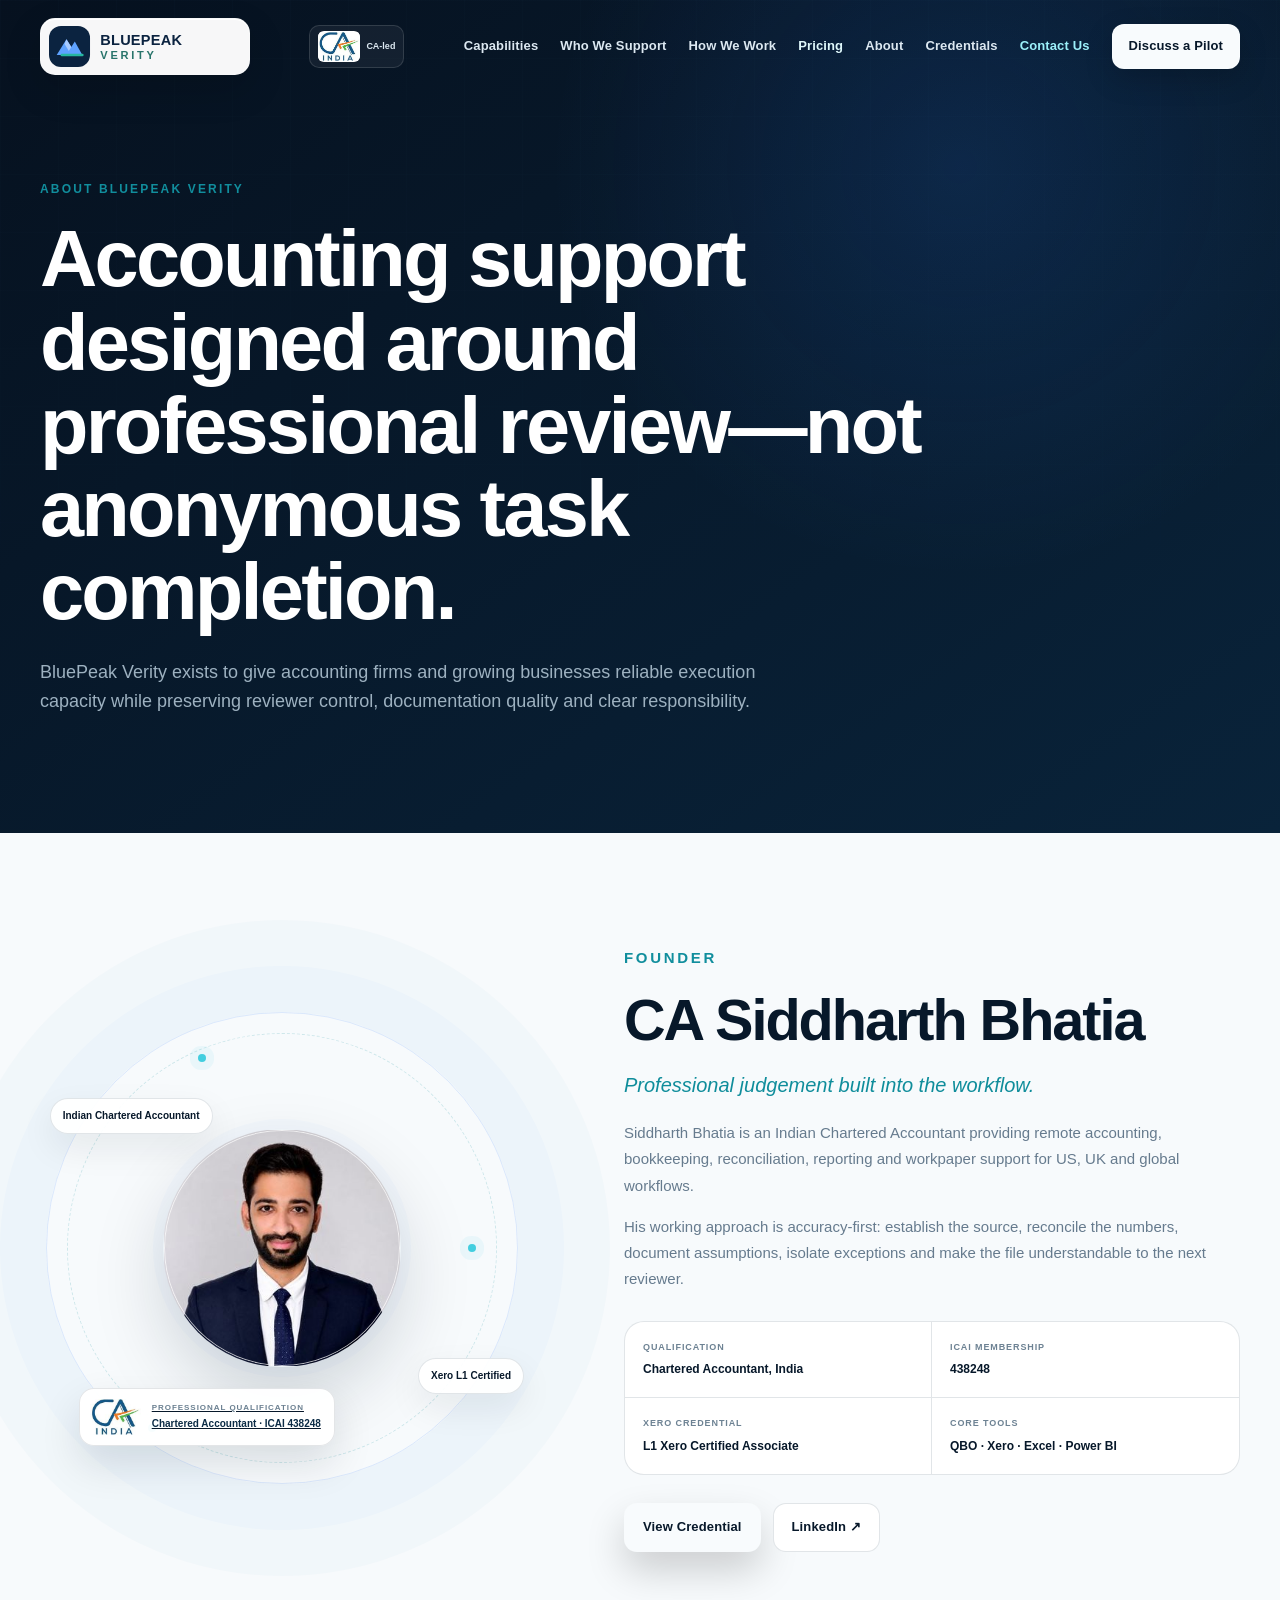
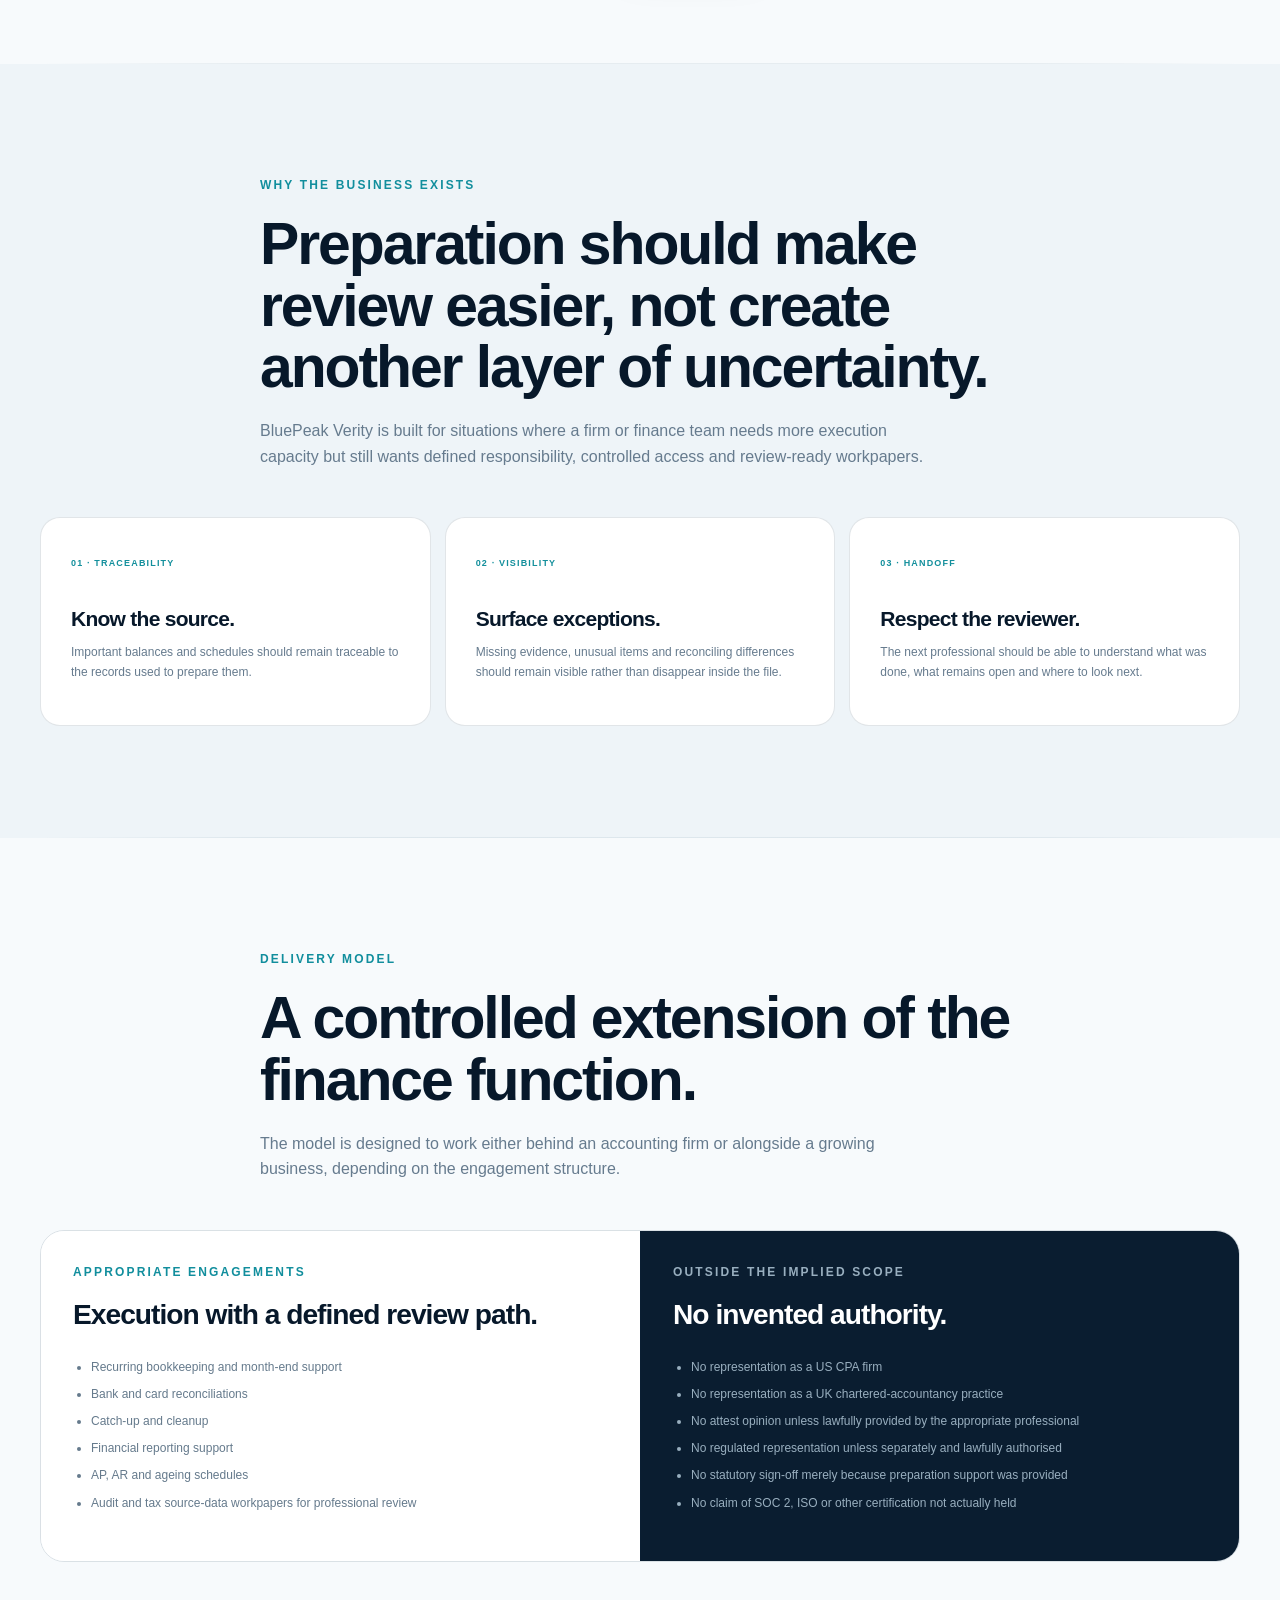
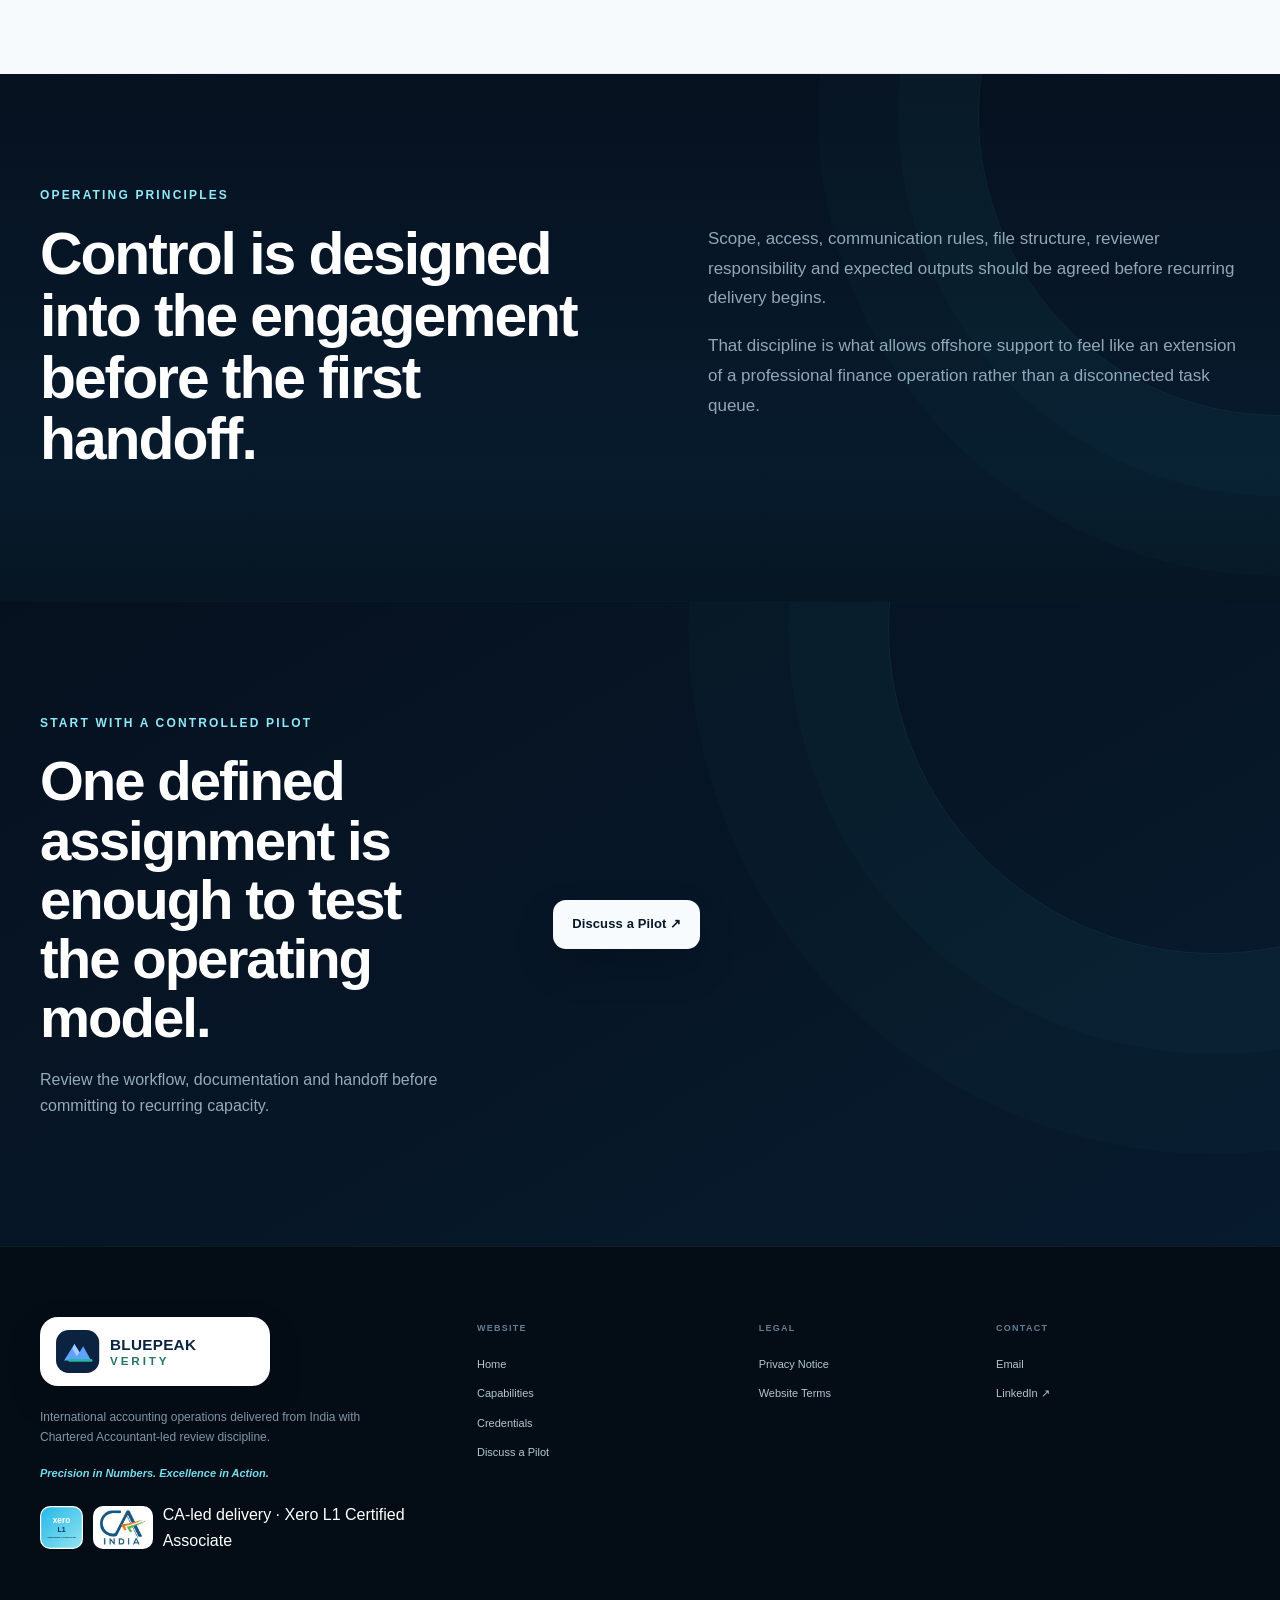
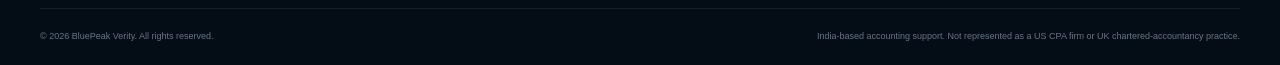
==== about.html @ 98e466b6 "Migrate BluePeak Verity into standalone repository" ====
<!doctype html>
<html lang="en">
<head>
  <meta charset="utf-8"><meta name="viewport" content="width=device-width,initial-scale=1,viewport-fit=cover">
  <title>About BluePeak Verity | Chartered Accountant-Led Accounting Support</title>
  <meta name="description" content="Meet CA Siddharth Bhatia and learn how BluePeak Verity delivers controlled accounting support for US and UK firms from India.">
  <link rel="canonical" href="https://siddharthvbhatia-blip.github.io/bluepeak-verity/about.html">
  <meta name="robots" content="index,follow,max-image-preview:large"><meta name="theme-color" content="#06111f"><meta name="referrer" content="strict-origin-when-cross-origin">
  <meta property="og:type" content="website"><meta property="og:title" content="About BluePeak Verity"><meta property="og:description" content="Chartered Accountant-led international accounting support built around control, reviewability and disciplined handoffs."><meta property="og:url" content="https://siddharthvbhatia-blip.github.io/bluepeak-verity/about.html"><meta property="og:image" content="https://siddharthvbhatia-blip.github.io/bluepeak-verity/assets/og-card.svg">
  <link rel="icon" href="assets/favicon.svg" type="image/svg+xml"><link rel="stylesheet" href="assets/styles.css?v=20260807-definitive-1"><script defer src="assets/script.js?v=20260807-founder-xero-r2"></script>
</head>
<body class="page-shell">
<a class="skip-link" href="#main">Skip to main content</a><div class="site-progress" aria-hidden="true"><span></span></div>
<header class="site-header" data-header><div class="container nav-shell"><a class="brand" href="index.html" aria-label="BluePeak Verity home"><img src="assets/logo.svg" alt="BluePeak Verity" width="216" height="58"></a><button class="nav-toggle" type="button" aria-expanded="false" aria-controls="site-nav" aria-label="Open navigation"><span></span><span></span></button><nav class="site-nav" id="site-nav" aria-label="Primary navigation"><a href="index.html#capabilities">Capabilities</a><a href="index.html#audiences">Who We Support</a><a href="index.html#operating-system">How We Work</a><a href="about.html" aria-current="page">About</a><a href="xero-certified.html">Credentials</a><a href="index.html#contact" class="nav-cta">Discuss a Pilot</a></nav></div></header>
<main id="main">
  <section class="page-hero"><div class="container" data-reveal><p class="eyebrow">About BluePeak Verity</p><h1>Accounting support designed around professional review—not anonymous task completion.</h1><p>BluePeak Verity exists to give accounting firms and growing businesses reliable execution capacity while preserving reviewer control, documentation quality and clear responsibility.</p></div></section>
  <section class="section"><div class="container founder-layout"><div class="founder-photo-shell" data-reveal><div class="founder-photo-frame"><img src="assets/founder-original-attached.jpg" alt="CA Siddharth Bhatia, founder of BluePeak Verity" width="640" height="640" decoding="async"></div><div class="founder-orbit" aria-hidden="true"><i></i><i></i><i></i></div><span class="founder-label label-one">Indian Chartered Accountant</span><span class="founder-label label-two">Xero L1 Certified</span></div><div class="founder-copy" data-reveal><p class="eyebrow">Founder</p><h2>CA Siddharth Bhatia</h2><p class="founder-positioning"><em>Professional judgement built into the workflow.</em></p><p>Siddharth Bhatia is an Indian Chartered Accountant providing remote accounting, bookkeeping, reconciliation, reporting and workpaper support for US, UK and global workflows.</p><p>His working approach is accuracy-first: establish the source, reconcile the numbers, document assumptions, isolate exceptions and make the file understandable to the next reviewer.</p><div class="founder-credentials"><div><span>Qualification</span><strong>Chartered Accountant, India</strong></div><div><span>ICAI membership</span><strong>438248</strong></div><div><span>Xero credential</span><strong>L1 Xero Certified Associate</strong></div><div><span>Core tools</span><strong>QBO · Xero · Excel · Power BI</strong></div></div><div class="hero-actions"><a class="btn btn-primary" href="xero-certified.html">View Credential</a><a class="btn btn-ghost dark" href="https://www.linkedin.com/in/ca-siddharth-bhatia" target="_blank" rel="noopener noreferrer">LinkedIn ↗</a></div></div></div></section>
  <section class="section" style="background:#eef4f8"><div class="container section-intro" data-reveal><p class="eyebrow">Why the business exists</p><h2>Preparation should make review easier, not create another layer of uncertainty.</h2><p>BluePeak Verity is built for situations where a firm or finance team needs more execution capacity but still wants defined responsibility, controlled access and review-ready workpapers.</p></div><div class="container about-principles"><article class="principle-card" data-reveal><span>01 · TRACEABILITY</span><h3>Know the source.</h3><p>Important balances and schedules should remain traceable to the records used to prepare them.</p></article><article class="principle-card" data-reveal><span>02 · VISIBILITY</span><h3>Surface exceptions.</h3><p>Missing evidence, unusual items and reconciling differences should remain visible rather than disappear inside the file.</p></article><article class="principle-card" data-reveal><span>03 · HANDOFF</span><h3>Respect the reviewer.</h3><p>The next professional should be able to understand what was done, what remains open and where to look next.</p></article></div></section>
  <section class="section"><div class="container section-intro" data-reveal><p class="eyebrow">Delivery model</p><h2>A controlled extension of the finance function.</h2><p>The model is designed to work either behind an accounting firm or alongside a growing business, depending on the engagement structure.</p></div><div class="container scope-matrix" data-reveal><article><p class="eyebrow">Appropriate engagements</p><h3>Execution with a defined review path.</h3><ul><li>Recurring bookkeeping and month-end support</li><li>Bank and card reconciliations</li><li>Catch-up and cleanup</li><li>Financial reporting support</li><li>AP, AR and ageing schedules</li><li>Audit and tax source-data workpapers for professional review</li></ul></article><article><p class="eyebrow">Outside the implied scope</p><h3>No invented authority.</h3><ul><li>No representation as a US CPA firm</li><li>No representation as a UK chartered-accountancy practice</li><li>No attest opinion unless lawfully provided by the appropriate professional</li><li>No regulated representation unless separately and lawfully authorised</li><li>No statutory sign-off merely because preparation support was provided</li><li>No claim of SOC 2, ISO or other certification not actually held</li></ul></article></div></section>
  <section class="section section-dark"><div class="container split-heading"><div data-reveal><p class="eyebrow">Operating principles</p><h2>Control is designed into the engagement before the first handoff.</h2></div><div class="problem-copy" data-reveal><p>Scope, access, communication rules, file structure, reviewer responsibility and expected outputs should be agreed before recurring delivery begins.</p><p>That discipline is what allows offshore support to feel like an extension of a professional finance operation rather than a disconnected task queue.</p></div></div></section>
  <section class="section contact-section"><div class="container contact-shell"><div class="contact-copy" data-reveal><p class="eyebrow">Start with a controlled pilot</p><h2>One defined assignment is enough to test the operating model.</h2><p>Review the workflow, documentation and handoff before committing to recurring capacity.</p></div><div data-reveal style="align-self:center"><a class="btn btn-primary" href="index.html#contact">Discuss a Pilot ↗</a></div></div></section>
</main>
<footer class="site-footer"><div class="container footer-top"><div class="footer-brand"><img src="assets/logo.svg" alt="BluePeak Verity" width="216" height="58"><p>International accounting operations delivered from India with Chartered Accountant-led review discipline.</p><strong>Precision in Numbers. Excellence in Action.</strong></div><div class="footer-col"><h2>Website</h2><a href="index.html">Home</a><a href="index.html#capabilities">Capabilities</a><a href="xero-certified.html">Credentials</a><a href="index.html#contact">Discuss a Pilot</a></div><div class="footer-col"><h2>Legal</h2><a href="privacy.html">Privacy Notice</a><a href="terms.html">Website Terms</a></div><div class="footer-col"><h2>Contact</h2><a href="mailto:siddharth.v.bhatia@gmail.com">Email</a><a href="https://www.linkedin.com/in/ca-siddharth-bhatia" target="_blank" rel="noopener noreferrer">LinkedIn ↗</a></div></div><div class="container footer-bottom"><span>© 2026 BluePeak Verity. All rights reserved.</span><span>India-based accounting support. Not represented as a US CPA firm or UK chartered-accountancy practice.</span></div></footer>
</body></html>
---- assets/styles.css ----
:root{--ink:#07182a;--ink-2:#10283f;--navy:#06111f;--navy-2:#0a1d31;--navy-3:#0c2d4b;--cyan:#4bdcf2;--cyan-2:#8deaf6;--blue:#2f7cf6;--ice:#eaf7fb;--paper:#f7fafc;--paper-2:#eef4f8;--white:#fff;--muted:#667b8e;--muted-dark:#9bb0c0;--line:rgba(9,42,69,.12);--line-dark:rgba(161,216,236,.18);--good:#50ddc6;--warn:#f4bd5e;--shadow:0 28px 80px rgba(4,22,37,.12);--radius:28px;--radius-sm:16px;--container:min(1200px,calc(100vw - 48px));--ease:cubic-bezier(.2,.75,.25,1)}*{box-sizing:border-box}html{scroll-behavior:smooth;scroll-padding-top:96px;background:var(--navy)}body{margin:0;background:var(--paper);color:var(--ink);font-family:Inter,ui-sans-serif,-apple-system,BlinkMacSystemFont,"Segoe UI",Helvetica,Arial,sans-serif;font-size:16px;line-height:1.6;-webkit-font-smoothing:antialiased;text-rendering:optimizeLegibility}body.nav-open{overflow:hidden}a{color:inherit}button,input,select,textarea{font:inherit}button{cursor:pointer}img,svg{display:block;max-width:100%}::selection{background:rgba(75,220,242,.32);color:var(--ink)}:focus-visible{outline:3px solid rgba(47,124,246,.5);outline-offset:4px;border-radius:8px}.container{width:var(--container);margin-inline:auto}.skip-link{position:fixed;left:18px;top:12px;z-index:9999;padding:10px 14px;background:#fff;color:#07182a;border-radius:10px;transform:translateY(-160%);transition:.2s}.skip-link:focus{transform:none}.site-progress{position:fixed;top:0;left:0;width:100%;height:2px;z-index:1000;background:transparent}.site-progress span{display:block;height:100%;width:0;background:linear-gradient(90deg,var(--blue),var(--cyan));box-shadow:0 0 12px rgba(75,220,242,.7)}.site-header{position:fixed;z-index:900;top:0;left:0;width:100%;padding:18px 0;transition:background .3s var(--ease),padding .3s var(--ease),box-shadow .3s var(--ease),border-color .3s var(--ease);border-bottom:1px solid transparent}.site-header.scrolled{padding:10px 0;background:rgba(5,17,30,.9);backdrop-filter:blur(18px) saturate(140%);-webkit-backdrop-filter:blur(18px) saturate(140%);border-color:rgba(255,255,255,.08);box-shadow:0 18px 46px rgba(0,0,0,.16)}.nav-shell{display:flex;align-items:center;justify-content:space-between;gap:32px}.brand{display:inline-flex;align-items:center;position:relative;z-index:2}.brand img{width:190px;height:auto;filter:brightness(0) invert(1);transition:opacity .2s}.brand:hover img{opacity:.88}.site-nav{display:flex;align-items:center;gap:28px;color:#dce8f1;font-size:13px;font-weight:700;letter-spacing:.01em}.site-nav a{text-decoration:none;position:relative;transition:color .2s}.site-nav>a:not(.nav-cta)::after{content:"";position:absolute;left:0;right:100%;bottom:-8px;height:1px;background:var(--cyan);transition:right .24s var(--ease)}.site-nav>a:not(.nav-cta):hover{color:#fff}.site-nav>a:not(.nav-cta):hover::after{right:0}.nav-cta{padding:11px 16px;border:1px solid rgba(255,255,255,.18);border-radius:12px;background:#f8fbfd;color:var(--ink)!important;box-shadow:0 10px 28px rgba(0,0,0,.18);transition:transform .2s var(--ease),box-shadow .2s var(--ease)!important}.nav-cta:hover{transform:translateY(-2px);box-shadow:0 14px 32px rgba(0,0,0,.24)}.nav-toggle{display:none;border:0;background:transparent;padding:10px;width:48px;height:48px;position:relative;z-index:3}.nav-toggle span{position:absolute;left:11px;width:26px;height:2px;background:#fff;border-radius:2px;transition:transform .25s var(--ease),top .25s var(--ease)}.nav-toggle span:first-child{top:17px}.nav-toggle span:last-child{top:29px}.nav-toggle[aria-expanded="true"] span:first-child{top:23px;transform:rotate(45deg)}.nav-toggle[aria-expanded="true"] span:last-child{top:23px;transform:rotate(-45deg)}.eyebrow{margin:0 0 18px;color:#118e9d;font-size:12px;font-weight:900;letter-spacing:.18em;text-transform:uppercase}.section-dark .eyebrow,.hero .eyebrow,.contact-section .eyebrow,.credential-section .eyebrow{color:var(--cyan-2)}h1,h2,h3,p{margin-top:0}h1,h2,h3{letter-spacing:-.035em;line-height:1.05}h1{font-size:clamp(46px,6.2vw,84px);font-weight:780}h2{font-size:clamp(36px,4.6vw,62px);font-weight:760;margin-bottom:20px}h2 span{color:#517084}.section-dark h2 span{color:#83a7bc}h3{font-size:clamp(21px,2.2vw,29px)}p{color:var(--muted);font-size:16px}.section{position:relative;padding:112px 0}.section-intro{max-width:760px;margin-bottom:48px}.section-intro>p:last-child{max-width:670px}.section-intro.centered{text-align:center;margin-inline:auto}.section-intro.centered>p:last-child{margin-inline:auto}.text-link{display:inline-flex;gap:8px;align-items:center;color:var(--ink);font-size:14px;font-weight:800;text-decoration:none;border-bottom:1px solid rgba(7,24,42,.24);padding-bottom:4px}.hero{min-height:860px;display:flex;align-items:center;position:relative;overflow:hidden;padding:142px 0 82px;background:radial-gradient(circle at 18% 12%,rgba(47,124,246,.16),transparent 38%),linear-gradient(145deg,#06111f 0%,#07192b 48%,#09243a 100%);color:#fff}.hero-grid-overlay{position:absolute;inset:0;opacity:.24;background-image:linear-gradient(rgba(121,193,226,.08) 1px,transparent 1px),linear-gradient(90deg,rgba(121,193,226,.08) 1px,transparent 1px);background-size:56px 56px;mask-image:linear-gradient(to bottom,#000 0,transparent 88%)}.hero::after{content:"";position:absolute;inset:auto 0 0;height:160px;background:linear-gradient(to bottom,transparent,var(--navy));pointer-events:none}.hero-aurora{position:absolute;border-radius:50%;filter:blur(90px);opacity:.22;pointer-events:none}.hero-aurora-a{width:520px;height:520px;background:#1775ff;left:-220px;top:180px}.hero-aurora-b{width:420px;height:420px;background:#22cadd;right:-120px;bottom:40px}.hero-layout{position:relative;z-index:1;display:grid;grid-template-columns:minmax(0,.92fr) minmax(560px,1.08fr);gap:62px;align-items:center}.signal-dot{display:inline-block;width:7px;height:7px;border-radius:50%;background:var(--good);box-shadow:0 0 0 7px rgba(80,221,198,.12);margin-right:10px;vertical-align:1px}.hero h1{max-width:710px;margin-bottom:26px;color:#f8fbff}.hero h1 span{display:block;color:#9cb3c6;font-weight:620}.hero-lead{max-width:630px;color:#b8c9d6;font-size:clamp(17px,1.45vw,20px);line-height:1.7;margin-bottom:30px}.hero-actions{display:flex;gap:12px;flex-wrap:wrap;margin-top:28px}.btn{display:inline-flex;align-items:center;justify-content:center;gap:10px;min-height:48px;padding:13px 18px;border-radius:13px;border:1px solid transparent;text-decoration:none;font-size:13px;font-weight:850;letter-spacing:.01em;transition:transform .2s var(--ease),box-shadow .2s var(--ease),background .2s,color .2s,border-color .2s}.btn:hover{transform:translateY(-2px)}.btn-primary{background:#f8fbfd;color:#07182a;box-shadow:0 18px 38px rgba(0,0,0,.18)}.btn-primary:hover{box-shadow:0 22px 42px rgba(0,0,0,.25)}.btn-ghost{color:#e7f0f6;border-color:rgba(255,255,255,.18);background:rgba(255,255,255,.035)}.btn-ghost:hover{background:rgba(255,255,255,.08);border-color:rgba(255,255,255,.32)}.btn-ghost.dark{color:var(--ink);border-color:var(--line);background:#fff}.btn-light{background:#fff;color:var(--ink)}.hero-proof{display:flex;flex-wrap:wrap;gap:9px;margin-top:30px}.hero-proof span{position:relative;padding:8px 10px 8px 25px;border:1px solid rgba(255,255,255,.1);border-radius:999px;background:rgba(255,255,255,.035);color:#c8d7e2;font-size:11px;font-weight:750;white-space:nowrap}.hero-proof span::before{content:"";position:absolute;left:10px;top:50%;width:6px;height:6px;border-radius:50%;background:var(--good);transform:translateY(-50%)}.control-stage{position:relative;perspective:1200px;min-width:0}.control-stage-glow{position:absolute;inset:10% 0 -8%;background:radial-gradient(ellipse at 50% 50%,rgba(50,172,232,.2),transparent 65%);filter:blur(26px);pointer-events:none}.control-console{position:relative;border:1px solid rgba(147,206,231,.2);border-radius:26px;background:linear-gradient(155deg,rgba(17,43,66,.96),rgba(7,25,41,.98));box-shadow:0 46px 100px rgba(0,0,0,.42),inset 0 1px rgba(255,255,255,.06);overflow:hidden;transform-style:preserve-3d;transition:transform .18s ease-out}.control-console::before{content:"";position:absolute;inset:0;background:linear-gradient(115deg,transparent 16%,rgba(255,255,255,.045) 46%,transparent 64%);transform:translateX(-120%);animation:consoleSheen 9s ease-in-out infinite;pointer-events:none}.console-topbar{display:flex;align-items:center;justify-content:space-between;gap:20px;padding:20px 22px;border-bottom:1px solid rgba(255,255,255,.08);background:rgba(255,255,255,.02)}.console-topbar>div{display:flex;flex-direction:column;gap:3px}.console-kicker{color:#6fcfe1;font-size:9px;font-weight:900;letter-spacing:.16em;text-transform:uppercase}.console-topbar strong{font-size:15px;letter-spacing:-.01em}.console-status{display:flex;align-items:center;gap:8px;color:#b7cbd8;font-size:10px;font-weight:800}.console-status i{width:7px;height:7px;border-radius:50%;background:var(--good);box-shadow:0 0 0 5px rgba(80,221,198,.08)}.workflow-rail{display:grid;grid-template-columns:1fr .32fr 1fr .32fr 1fr .32fr 1fr .32fr 1fr;align-items:center;padding:22px 22px 16px}.workflow-node{min-width:0;text-align:center}.workflow-node span{display:grid;place-items:center;width:30px;height:30px;margin:0 auto 7px;border:1px solid rgba(255,255,255,.13);border-radius:9px;background:rgba(255,255,255,.035);color:#8aa3b5;font-size:9px;font-weight:900}.workflow-node strong{display:block;color:#bed0dc;font-size:10px}.workflow-node small{display:block;color:#6f8798;font-size:8px;margin-top:2px}.workflow-node.complete span{border-color:rgba(80,221,198,.25);background:rgba(80,221,198,.1);color:#78ead6}.workflow-node.active span{border-color:rgba(75,220,242,.44);background:#123d59;color:#8ce9f6;box-shadow:0 0 0 5px rgba(75,220,242,.05)}.workflow-node.active strong{color:#fff}.workflow-link{height:1px;background:rgba(148,190,209,.16);position:relative;overflow:hidden}.workflow-link i{position:absolute;inset:0;background:linear-gradient(90deg,transparent,var(--cyan),transparent);transform:translateX(-100%);animation:dataFlow 3.4s linear infinite}.console-body{display:grid;grid-template-columns:1.08fr .92fr;gap:12px;padding:12px 16px 16px}.ledger-panel,.signal-panel{border:1px solid rgba(255,255,255,.08);border-radius:17px;background:rgba(255,255,255,.025);padding:15px}.panel-heading{display:flex;align-items:center;justify-content:space-between;gap:12px;margin-bottom:10px}.panel-heading span{font-size:10px;font-weight:850;color:#d6e4ed}.panel-heading em{font-style:normal;font-size:8px;color:#7891a3}.ledger-row{display:flex;align-items:center;justify-content:space-between;gap:14px;padding:11px 0;border-top:1px solid rgba(255,255,255,.06);font-size:9px}.ledger-row span{display:flex;align-items:center;color:#9db2c0}.ledger-row strong{color:#d9e7ef;font-size:9px}.ledger-row i{width:7px;height:7px;border-radius:50%;margin-right:8px;background:#496173}.ledger-row i.ok{background:var(--good)}.ledger-row.exception i{background:var(--warn)}.ledger-row.exception strong{color:#f0c671}.ledger-row.handoff{background:linear-gradient(90deg,transparent,rgba(75,220,242,.04));margin:0 -8px;padding-inline:8px;border-radius:8px}.ledger-row.handoff i{background:var(--cyan);box-shadow:0 0 0 5px rgba(75,220,242,.08)}.ledger-row.handoff strong{color:#96eaf5}.signal-visual{height:132px;margin:6px 0 12px}.signal-visual svg{width:100%;height:100%}.grid-line{stroke:rgba(150,197,216,.12);stroke-width:1}.chart-fill{fill:url(#chartFill)}.chart-line{fill:none;stroke:#62dff3;stroke-width:3;stroke-linecap:round;filter:drop-shadow(0 0 5px rgba(98,223,243,.22));stroke-dasharray:500;stroke-dashoffset:500;animation:drawLine 3s var(--ease) .4s forwards}.signal-metrics{display:grid;grid-template-columns:repeat(3,1fr);gap:6px}.signal-metrics div{padding:8px 7px;border:1px solid rgba(255,255,255,.06);border-radius:10px}.signal-metrics span,.signal-metrics strong{display:block}.signal-metrics span{font-size:7px;text-transform:uppercase;letter-spacing:.1em;color:#6d8798}.signal-metrics strong{font-size:8px;color:#c6d8e2;margin-top:2px}.console-footer{display:flex;align-items:center;justify-content:space-between;gap:16px;padding:13px 20px;background:#071522;border-top:1px solid rgba(255,255,255,.07);color:#849cab;font-size:8px}.console-footer span{display:flex;align-items:center;gap:8px}.console-footer span i{width:6px;height:6px;border-radius:50%;background:var(--good)}.console-footer em{color:#65dce9;font-style:italic}@keyframes dataFlow{to{transform:translateX(100%)}}@keyframes drawLine{to{stroke-dashoffset:0}}@keyframes consoleSheen{0%,68%{transform:translateX(-120%)}82%,100%{transform:translateX(120%)}}.credibility-rail{position:relative;z-index:3;background:#081725;color:#fff;border-top:1px solid rgba(255,255,255,.06);border-bottom:1px solid rgba(255,255,255,.06)}.credibility-grid{display:grid;grid-template-columns:repeat(4,1fr)}.credibility-grid>div{padding:26px 22px;border-right:1px solid rgba(255,255,255,.08)}.credibility-grid>div:first-child{padding-left:0}.credibility-grid>div:last-child{border:0;padding-right:0}.credibility-grid span{display:block;color:#62dbea;font-size:9px;font-weight:900;letter-spacing:.14em}.credibility-grid strong{display:block;margin:6px 0 2px;color:#f4f8fb;font-size:13px}.credibility-grid small{display:block;color:#8299a9;font-size:10px;line-height:1.5}.problem-section{background:#f7fafc}.split-heading{display:grid;grid-template-columns:1.05fr .95fr;gap:80px;align-items:start}.split-heading h2{max-width:680px}.problem-copy{padding-top:38px}.problem-copy p{font-size:17px;line-height:1.75}.problem-copy p+p{margin-top:18px}.pressure-grid{display:grid;grid-template-columns:repeat(4,1fr);margin-top:56px;border-top:1px solid var(--line);border-bottom:1px solid var(--line)}.pressure-grid article{padding:30px 28px 32px;border-right:1px solid var(--line)}.pressure-grid article:first-child{padding-left:0}.pressure-grid article:last-child{border-right:0;padding-right:0}.pressure-grid span{font-size:10px;font-weight:900;color:#138f9c;letter-spacing:.12em}.pressure-grid h3{font-size:19px;margin:32px 0 10px}.pressure-grid p{font-size:13px;margin:0;line-height:1.65}.section-dark{background:linear-gradient(180deg,#06111f,#071b2d 75%,#061522);color:#fff;overflow:hidden}.section-dark::before{content:"";position:absolute;width:600px;height:600px;right:-300px;top:-260px;border-radius:50%;border:1px solid rgba(75,220,242,.08);box-shadow:0 0 0 80px rgba(75,220,242,.02),0 0 0 160px rgba(75,220,242,.015)}.section-dark p{color:#91a7b8}.capabilities-shell{display:grid;grid-template-columns:.78fr 1.22fr;gap:18px;align-items:stretch}.capability-nav{display:flex;flex-direction:column;gap:7px}.capability-tab{width:100%;display:flex;align-items:center;gap:14px;text-align:left;padding:17px 18px;border:1px solid rgba(255,255,255,.07);border-radius:14px;background:rgba(255,255,255,.02);color:#9bb0bf;font-size:13px;font-weight:750;transition:.22s var(--ease)}.capability-tab span{width:26px;color:#5e788b;font-size:9px;font-weight:900;letter-spacing:.1em}.capability-tab:hover{background:rgba(255,255,255,.045);color:#fff}.capability-tab.active{background:linear-gradient(90deg,rgba(75,220,242,.1),rgba(47,124,246,.05));border-color:rgba(75,220,242,.24);color:#fff;transform:translateX(5px)}.capability-tab.active span{color:#70dfec}.capability-display{min-height:440px;display:grid;grid-template-columns:1.15fr .85fr;grid-template-rows:auto 1fr auto;column-gap:34px;padding:42px;border:1px solid rgba(138,198,223,.14);border-radius:26px;background:linear-gradient(145deg,rgba(19,50,74,.72),rgba(7,25,41,.88));box-shadow:0 28px 80px rgba(0,0,0,.18)}.capability-head{grid-column:1/2}.capability-head>span{color:#57d8e9;font-size:9px;font-weight:900;letter-spacing:.15em}.capability-head h3{color:#fff;font-size:clamp(28px,3vw,40px);margin:10px 0 14px}.capability-head p{font-size:14px;line-height:1.7}.capability-diagram{grid-column:2/3;grid-row:1/3;align-self:center;display:grid;grid-template-columns:1fr 40px 1fr 40px 1fr;align-items:center}.capability-diagram i{height:1px;background:linear-gradient(90deg,rgba(75,220,242,.2),rgba(75,220,242,.7));position:relative}.capability-diagram i::after{content:"";position:absolute;right:-1px;top:50%;width:5px;height:5px;border-top:1px solid #68dfea;border-right:1px solid #68dfea;transform:translateY(-50%) rotate(45deg)}.cap-node{display:grid;place-items:center;aspect-ratio:1;border:1px solid rgba(255,255,255,.1);border-radius:50%;color:#7e95a5;font-size:8px;font-weight:900;letter-spacing:.08em}.cap-node.active{border-color:rgba(75,220,242,.42);background:rgba(75,220,242,.08);color:#a9f3fb;box-shadow:0 0 0 12px rgba(75,220,242,.025)}.capability-points{grid-column:1/2;list-style:none;padding:0;margin:26px 0 0}.capability-points li{position:relative;padding:9px 0 9px 24px;border-top:1px solid rgba(255,255,255,.06);color:#c1d2dc;font-size:12px}.capability-points li::before{content:"✓";position:absolute;left:2px;color:var(--good);font-weight:900}.capability-boundary{grid-column:1/-1;margin:28px 0 0;padding-top:18px;border-top:1px solid rgba(255,255,255,.08);font-size:10px!important;color:#70899b!important}.operating-section{background:#eef4f8}.operating-layout{display:grid;grid-template-columns:.78fr 1.22fr;gap:88px;align-items:start}.sticky-copy{position:sticky;top:130px}.operating-flow{position:relative}.operating-flow::before{content:"";position:absolute;left:29px;top:32px;bottom:32px;width:1px;background:linear-gradient(to bottom,#4bdcf2 0%,#9bc3d4 50%,rgba(155,195,212,.15) 100%)}.operating-step{position:relative;display:grid;grid-template-columns:60px 1fr;gap:24px;padding:0 0 42px}.operating-step:last-child{padding-bottom:0}.operating-step>span{position:relative;z-index:2;display:grid;place-items:center;width:60px;height:60px;border-radius:18px;background:#f9fcfd;border:1px solid rgba(12,65,91,.12);box-shadow:0 10px 28px rgba(8,38,60,.07);font-size:10px;font-weight:900;color:#138f9c}.operating-step>div{padding:4px 0 34px;border-bottom:1px solid rgba(7,24,42,.1)}.operating-step:last-child>div{border:0}.operating-step p{margin:0 0 4px;font-size:10px;font-weight:900;letter-spacing:.15em;text-transform:uppercase;color:#138f9c}.operating-step h3{margin:0 0 10px;font-size:24px}.operating-step small{display:block;color:#667b8e;max-width:570px;font-size:13px;line-height:1.7}.audience-section{background:#fff}.audience-shell{border:1px solid var(--line);border-radius:28px;overflow:hidden;box-shadow:0 26px 70px rgba(8,34,54,.07)}.audience-tabs{display:grid;grid-template-columns:repeat(3,1fr);border-bottom:1px solid var(--line);background:#f7fafc}.audience-tab{padding:20px;border:0;border-right:1px solid var(--line);background:transparent;color:#6a7f91;font-size:12px;font-weight:850}.audience-tab:last-child{border-right:0}.audience-tab.active{background:#fff;color:#0b2a43;box-shadow:inset 0 -2px #23bccd}.audience-panel{display:grid;grid-template-columns:1fr 1fr;gap:70px;padding:52px}.audience-copy h3{font-size:clamp(28px,3vw,42px);margin-bottom:16px}.audience-copy p{line-height:1.75}.audience-proof{display:grid;grid-template-columns:1fr 1fr;border:1px solid var(--line);border-radius:20px;overflow:hidden}.audience-proof div{padding:22px;border-right:1px solid var(--line);border-bottom:1px solid var(--line)}.audience-proof div:nth-child(2n){border-right:0}.audience-proof div:nth-last-child(-n+2){border-bottom:0}.audience-proof span,.audience-proof strong{display:block}.audience-proof span{color:#138f9c;font-size:9px;font-weight:900;letter-spacing:.13em;text-transform:uppercase}.audience-proof strong{margin-top:8px;font-size:13px;line-height:1.45}.tech-section{background:#081725;color:#fff}.tech-section::before{content:"";position:absolute;inset:0;background:linear-gradient(90deg,transparent 0 49.9%,rgba(255,255,255,.025) 50%,transparent 50.1%);pointer-events:none}.tech-layout{display:grid;grid-template-columns:.7fr 1.3fr;gap:80px;align-items:start}.tech-layout>div:first-child{position:sticky;top:130px}.tech-layout h2{color:#fff}.tech-layout p{color:#8fa7b7}.tech-grid{display:grid;grid-template-columns:1fr 1fr;gap:14px}.tech-card{min-height:220px;padding:28px;border:1px solid rgba(255,255,255,.08);border-radius:20px;background:rgba(255,255,255,.025);transition:transform .25s var(--ease),border-color .25s,background .25s}.tech-card:hover{transform:translateY(-4px);border-color:rgba(75,220,242,.22);background:rgba(255,255,255,.04)}.tech-card>span{display:inline-grid;place-items:center;min-width:50px;height:35px;padding:0 10px;border:1px solid rgba(75,220,242,.18);border-radius:10px;color:#68ddeb;background:rgba(75,220,242,.06);font-size:10px;font-weight:900;letter-spacing:.08em}.tech-card h3{margin:34px 0 10px;color:#fff;font-size:22px}.tech-card p{font-size:12px;line-height:1.7;margin-bottom:18px}.tech-card small{font-size:9px;color:#728b9d;text-transform:uppercase;font-weight:900;letter-spacing:.12em}.tech-card.featured{background:linear-gradient(145deg,rgba(47,124,246,.1),rgba(75,220,242,.04));border-color:rgba(84,160,255,.18)}.engagement-section{background:#f7fafc}.engagement-track{display:grid;grid-template-columns:repeat(4,1fr);gap:10px;position:relative}.process-card{min-height:330px;padding:28px 24px;border:1px solid var(--line);border-radius:20px;background:#fff;transition:.25s var(--ease);position:relative;overflow:hidden}.process-card::before{content:"";position:absolute;left:0;top:0;height:3px;width:0;background:linear-gradient(90deg,var(--blue),var(--cyan));transition:width .4s var(--ease)}.process-card.active,.process-card:hover{transform:translateY(-6px);box-shadow:var(--shadow);border-color:rgba(47,124,246,.16)}.process-card.active::before,.process-card:hover::before{width:100%}.process-card>span{font-size:10px;color:#138f9c;font-weight:900;letter-spacing:.12em}.process-card>p{margin:70px 0 4px;color:#6a7e90;font-size:10px;font-weight:900;text-transform:uppercase;letter-spacing:.13em}.process-card h3{font-size:22px;margin:0 0 14px}.process-card small{color:#6c8193;font-size:12px;line-height:1.7}.quality-section{background:#fff}.quality-grid{display:grid;grid-template-columns:1fr 1fr;gap:100px;align-items:center}.quality-visual{position:relative;aspect-ratio:1;max-width:500px;margin-inline:auto;border-radius:50%;background:radial-gradient(circle,rgba(47,124,246,.08) 0 18%,transparent 18.5% 31%,rgba(29,166,183,.08) 31.5% 31.8%,transparent 32% 48%,rgba(7,24,42,.07) 48.3% 48.6%,transparent 49%);border:1px solid rgba(7,24,42,.05)}.quality-core{position:absolute;inset:38%;display:grid;place-items:center;border-radius:50%;background:#07182a;color:#fff;font-size:10px;font-weight:900;letter-spacing:.14em;box-shadow:0 22px 55px rgba(7,24,42,.2)}.quality-visual>span{--a:calc(var(--i)*60deg - 90deg);position:absolute;left:50%;top:50%;transform:translate(-50%,-50%) rotate(var(--a)) translateY(-205px) rotate(calc(var(--a)*-1));display:grid;place-items:center;width:86px;height:34px;border:1px solid var(--line);border-radius:999px;background:#fff;box-shadow:0 12px 28px rgba(7,24,42,.07);font-size:8px;font-weight:900;color:#2b556d;letter-spacing:.08em}.quality-principles{display:grid;gap:12px;margin-top:30px}.quality-principles div{display:grid;grid-template-columns:130px 1fr;gap:20px;padding:16px 0;border-top:1px solid var(--line)}.quality-principles strong{font-size:12px}.quality-principles span{color:#6a7f91;font-size:12px}.confidentiality-section{background:#e9f1f6}.confidentiality-shell{display:grid;grid-template-columns:.78fr 1.22fr;gap:70px;align-items:start}.control-matrix{display:grid;grid-template-columns:1fr 1fr;border:1px solid rgba(7,24,42,.1);border-radius:24px;overflow:hidden;background:#f8fbfd;box-shadow:0 24px 60px rgba(7,24,42,.06)}.control-matrix div{padding:24px;border-right:1px solid var(--line);border-bottom:1px solid var(--line)}.control-matrix div:nth-child(2n){border-right:0}.control-matrix div:nth-last-child(-n+2){border-bottom:0}.control-matrix span,.control-matrix strong{display:block}.control-matrix span{font-size:9px;color:#138f9c;text-transform:uppercase;letter-spacing:.12em;font-weight:900}.control-matrix strong{font-size:13px;line-height:1.45;margin-top:8px}.security-note{grid-column:1/-1;margin:0;padding-top:24px;border-top:1px solid rgba(7,24,42,.1);font-size:11px}.founder-section{background:#f7fafc;overflow:hidden}.founder-layout{display:grid;grid-template-columns:.88fr 1.12fr;gap:100px;align-items:center}.founder-photo-shell{position:relative;display:grid;place-items:center;min-height:520px}.founder-photo-shell::before{content:"";position:absolute;width:470px;height:470px;border-radius:50%;border:1px solid rgba(47,124,246,.14);box-shadow:0 0 0 46px rgba(47,124,246,.025),0 0 0 92px rgba(19,143,156,.025)}.founder-photo-frame{position:relative;z-index:2;width:270px;aspect-ratio:1;border-radius:50%;padding:8px;background:#fff;box-shadow:0 24px 60px rgba(7,24,42,.16),0 0 0 1px rgba(19,143,156,.12)}.founder-photo-frame img{width:100%;height:100%;border-radius:50%;object-fit:cover;object-position:center 23%;image-rendering:auto}.founder-orbit{position:absolute;width:430px;height:430px;border-radius:50%;border:1px dashed rgba(19,143,156,.18);animation:orbitSpin 28s linear infinite}.founder-orbit i{position:absolute;width:8px;height:8px;border-radius:50%;background:#43cedf;box-shadow:0 0 0 8px rgba(67,206,223,.08)}.founder-orbit i:nth-child(1){top:20px;left:130px}.founder-orbit i:nth-child(2){right:20px;top:210px}.founder-orbit i:nth-child(3){bottom:30px;left:80px}.founder-label{position:absolute;z-index:3;padding:9px 12px;border:1px solid var(--line);border-radius:999px;background:rgba(255,255,255,.93);box-shadow:0 14px 34px rgba(7,24,42,.08);font-size:10px;font-weight:850}.label-one{left:2%;top:21%}.label-two{right:0;bottom:22%}.founder-copy h2{white-space:nowrap;font-size:clamp(38px,4.5vw,60px)}.founder-positioning{color:#0f8d9b!important;font-size:20px!important;line-height:1.5!important}.founder-copy>p{font-size:15px;line-height:1.75}.founder-credentials{display:grid;grid-template-columns:1fr 1fr;margin-top:28px;border:1px solid var(--line);border-radius:20px;overflow:hidden;background:#fff}.founder-credentials div{padding:18px;border-right:1px solid var(--line);border-bottom:1px solid var(--line)}.founder-credentials div:nth-child(2n){border-right:0}.founder-credentials div:nth-last-child(-n+2){border-bottom:0}.founder-credentials span,.founder-credentials strong{display:block}.founder-credentials span{color:#6d8293;font-size:9px;text-transform:uppercase;font-weight:900;letter-spacing:.1em}.founder-credentials strong{margin-top:6px;font-size:12px}@keyframes orbitSpin{to{transform:rotate(360deg)}}.credential-section{padding:66px 0;background:linear-gradient(125deg,#07182a,#0a2b48);color:#fff}.credential-showcase{display:grid;grid-template-columns:120px 1fr auto;gap:28px;align-items:center}.xero-mark{width:108px;height:108px;border-radius:26px;background:linear-gradient(160deg,#1aadd8,#8be8f5);display:grid;place-items:center;box-shadow:0 18px 46px rgba(0,0,0,.2)}.xero-mark span,.xero-mark strong{display:block;text-align:center}.xero-mark span{color:#fff;font-size:27px;font-weight:900;letter-spacing:-.05em}.xero-mark strong{color:#06334c;font-size:24px;line-height:1}.credential-showcase h2{font-size:36px;color:#fff;margin-bottom:8px}.credential-showcase p{color:#9fb4c3;margin:0;font-size:13px}.pricing-section{background:#f4f8fb}.pricing-grid{display:grid;grid-template-columns:repeat(3,1fr);gap:14px}.price-card{position:relative;min-height:360px;padding:30px;border:1px solid var(--line);border-radius:22px;background:#fff;transition:.25s var(--ease)}.price-card:hover{transform:translateY(-5px);box-shadow:var(--shadow)}.price-card.featured{border-color:rgba(47,124,246,.35);box-shadow:0 18px 48px rgba(47,124,246,.09)}.price-card>span{font-size:9px;color:#138f9c;font-weight:900;letter-spacing:.14em}.price-card h3{margin:44px 0 14px;font-size:22px}.price{display:flex;align-items:baseline;gap:8px}.price strong{font-size:36px;letter-spacing:-.04em}.price small{color:#6d8293;font-size:10px}.price-card>p:not(.price){font-size:12px;line-height:1.7;min-height:80px}.price-card>a{position:absolute;left:30px;bottom:28px;font-size:12px;font-weight:850;text-decoration:none;border-bottom:1px solid rgba(7,24,42,.18)}.pricing-disclaimer{font-size:10px;text-align:center;margin-top:24px;color:#738797}.faq-section{background:#fff}.faq-layout{display:grid;grid-template-columns:.72fr 1.28fr;gap:90px;align-items:start}.faq-list{border-top:1px solid var(--line)}.faq-list details{border-bottom:1px solid var(--line);padding:0}.faq-list summary{position:relative;list-style:none;padding:24px 50px 24px 0;font-size:15px;font-weight:800;cursor:pointer}.faq-list summary::-webkit-details-marker{display:none}.faq-list summary::after{content:"+";position:absolute;right:8px;top:20px;width:30px;height:30px;display:grid;place-items:center;border:1px solid var(--line);border-radius:50%;font-size:18px;font-weight:400;transition:transform .2s}.faq-list details[open] summary::after{transform:rotate(45deg)}.faq-list details p{padding:0 60px 24px 0;font-size:13px;line-height:1.75}.contact-section{background:linear-gradient(150deg,#06111f,#071b2e);color:#fff;overflow:hidden}.contact-section::before{content:"";position:absolute;width:650px;height:650px;right:-260px;top:-300px;border-radius:50%;border:1px solid rgba(75,220,242,.09);box-shadow:0 0 0 100px rgba(75,220,242,.02),0 0 0 200px rgba(75,220,242,.015)}.contact-shell{position:relative;display:grid;grid-template-columns:.78fr 1.22fr;gap:74px;align-items:start}.contact-copy h2{color:#fff;font-size:clamp(38px,4.4vw,60px)}.contact-copy>p{color:#95aabb}.direct-contact{display:grid;margin-top:42px;border-top:1px solid rgba(255,255,255,.1)}.direct-contact a{display:flex;align-items:center;justify-content:space-between;gap:20px;padding:15px 0;border-bottom:1px solid rgba(255,255,255,.1);text-decoration:none}.direct-contact span{font-size:9px;color:#6fdbea;text-transform:uppercase;font-weight:900;letter-spacing:.12em}.direct-contact strong{font-size:11px;color:#cfdee7}.pilot-form{position:relative;padding:34px;border:1px solid rgba(145,201,226,.16);border-radius:26px;background:linear-gradient(150deg,rgba(20,48,70,.92),rgba(9,29,46,.96));box-shadow:0 32px 80px rgba(0,0,0,.28)}.form-progress{display:flex;align-items:center;gap:12px;margin-bottom:30px}.form-progress span{width:34px;height:34px;display:grid;place-items:center;border:1px solid rgba(255,255,255,.1);border-radius:50%;color:#6f899a;font-size:9px;font-weight:900}.form-progress span.active{border-color:rgba(75,220,242,.45);color:#9cf0fa;background:rgba(75,220,242,.09)}.form-progress i{flex:1;height:1px;background:rgba(255,255,255,.08)}.form-kicker{color:#67d9e7!important;font-size:9px!important;font-weight:900;text-transform:uppercase;letter-spacing:.13em}.form-step h3{color:#fff;font-size:28px;margin-bottom:24px}.choice-grid{display:grid;grid-template-columns:repeat(3,1fr);gap:10px;margin-bottom:28px}.choice-grid.compact{grid-template-columns:repeat(3,1fr)}.choice-grid label{position:relative}.choice-grid input{position:absolute;opacity:0;pointer-events:none}.choice-grid span{display:grid;place-items:center;min-height:64px;padding:12px;border:1px solid rgba(255,255,255,.1);border-radius:13px;background:rgba(255,255,255,.025);color:#adc0cc;text-align:center;font-size:11px;font-weight:800;transition:.2s}.choice-grid input:checked+span{border-color:rgba(75,220,242,.48);background:rgba(75,220,242,.08);color:#fff;box-shadow:inset 0 0 0 1px rgba(75,220,242,.08)}.choice-grid input:focus-visible+span{outline:3px solid rgba(75,220,242,.32);outline-offset:2px}.field-row{display:grid;grid-template-columns:1fr 1fr;gap:12px}.field{display:grid;gap:7px;margin-bottom:12px}.field>span{font-size:9px;color:#8fa7b7;text-transform:uppercase;letter-spacing:.1em;font-weight:900}.field input,.field select,.field textarea{width:100%;border:1px solid rgba(255,255,255,.1);border-radius:12px;background:#0a2033;color:#edf6fa;padding:13px 14px;outline:0}.field input::placeholder,.field textarea::placeholder{color:#60798c}.field input:focus,.field select:focus,.field textarea:focus{border-color:rgba(75,220,242,.48);box-shadow:0 0 0 3px rgba(75,220,242,.06)}.field select option{color:#07182a}.form-nav{display:flex;justify-content:space-between;gap:10px;margin-top:18px}.form-note{font-size:10px!important;color:#70899a!important;line-height:1.6}.form-message{min-height:18px;margin:14px 0 0;color:#86e5ee!important;font-size:10px!important}.site-footer{background:#040d16;color:#fff;padding:70px 0 22px;border-top:1px solid rgba(255,255,255,.06)}.footer-top{display:grid;grid-template-columns:1.7fr 1fr .8fr 1.1fr;gap:60px;padding-bottom:54px}.footer-brand img{width:190px;filter:brightness(0) invert(1)}.footer-brand p{max-width:360px;margin:22px 0 12px;color:#7f96a6;font-size:12px}.footer-brand strong{color:#75dce9;font-size:11px;font-style:italic}.footer-col h2{color:#617d90;font-size:9px;text-transform:uppercase;letter-spacing:.14em;margin:7px 0 16px}.footer-col a{display:block;color:#b5c6d0;text-decoration:none;font-size:11px;padding:6px 0;transition:color .2s}.footer-col a:hover{color:#fff}.footer-bottom{display:flex;justify-content:space-between;gap:30px;padding-top:20px;border-top:1px solid rgba(255,255,255,.07);color:#607787;font-size:9px}.page-hero{position:relative;padding:180px 0 100px;background:radial-gradient(circle at 75% 20%,rgba(47,124,246,.14),transparent 35%),linear-gradient(145deg,#06111f,#09233a);color:#fff;overflow:hidden}.page-hero::after{content:"";position:absolute;inset:0;background-image:linear-gradient(rgba(121,193,226,.06) 1px,transparent 1px),linear-gradient(90deg,rgba(121,193,226,.06) 1px,transparent 1px);background-size:58px 58px;opacity:.26;mask-image:linear-gradient(#000,transparent)}.page-hero .container{position:relative;z-index:1}.page-hero h1{max-width:920px;color:#fff;margin-bottom:24px}.page-hero p:not(.eyebrow){max-width:720px;color:#9db1c0;font-size:18px}.content-prose{max-width:860px}.content-prose h2{font-size:26px;margin:48px 0 12px}.content-prose p{font-size:14px;line-height:1.8}.content-prose a{color:#087f92}.legal-note{padding:20px 22px;border-left:3px solid #19aebe;background:#edf8fa;border-radius:0 14px 14px 0;color:#3d586b;font-size:13px;line-height:1.7}.page-shell{background:#f7fafc}.about-principles{display:grid;grid-template-columns:repeat(3,1fr);gap:14px}.principle-card{padding:30px;border:1px solid var(--line);border-radius:20px;background:#fff}.principle-card span{font-size:9px;color:#138f9c;font-weight:900;letter-spacing:.13em}.principle-card h3{font-size:21px;margin:34px 0 12px}.principle-card p{font-size:12px;line-height:1.7}.scope-matrix{display:grid;grid-template-columns:1fr 1fr;border:1px solid var(--line);border-radius:24px;overflow:hidden}.scope-matrix article{padding:32px;background:#fff}.scope-matrix article+article{border-left:1px solid var(--line);background:#0a1d30;color:#fff}.scope-matrix article+article p,.scope-matrix article+article li{color:#99afbf}.scope-matrix ul{padding-left:18px}.scope-matrix li{margin:8px 0;color:#657a8c;font-size:12px}.credential-page-hero{padding-bottom:80px}.credential-record{display:grid;grid-template-columns:.75fr 1.25fr;gap:70px;align-items:center}.credential-badge-large{aspect-ratio:1;max-width:360px;border-radius:74px;background:linear-gradient(160deg,#1aaed9,#96eef7);display:grid;place-items:center;box-shadow:0 30px 80px rgba(11,57,80,.2)}.credential-badge-large span,.credential-badge-large strong{display:block;text-align:center}.credential-badge-large span{font-size:64px;color:#fff;font-weight:900;letter-spacing:-.06em}.credential-badge-large strong{font-size:48px;color:#073450;line-height:.9}.credential-meta-table{border:1px solid var(--line);border-radius:20px;overflow:hidden}.credential-meta-table div{display:grid;grid-template-columns:160px 1fr;gap:20px;padding:17px 20px;border-bottom:1px solid var(--line);background:#fff}.credential-meta-table div:last-child{border-bottom:0}.credential-meta-table span{color:#6a7f91;font-size:11px}.credential-meta-table strong{font-size:12px}.boundary-note{margin-top:22px;font-size:11px!important;color:#718696!important}.not-found{min-height:100vh;display:grid;place-items:center;background:radial-gradient(circle at 50% 35%,rgba(47,124,246,.15),transparent 35%),#06111f;color:#fff;text-align:center}.not-found h1{font-size:clamp(54px,9vw,110px);margin:6px 0 14px}.not-found p{color:#8fa7b7}.not-found .btn{margin-top:20px}[data-reveal]{opacity:0;transform:translateY(22px);transition:opacity .75s var(--ease),transform .75s var(--ease)}[data-reveal].is-visible{opacity:1;transform:none}@media(max-width:1100px){:root{--container:min(100% - 36px,1080px)}.site-nav{gap:18px;font-size:12px}.brand img{width:174px}.hero-layout{grid-template-columns:1fr 1fr;gap:34px}.hero{min-height:auto;padding-top:140px}.control-console{transform:none!important}.workflow-node small{display:none}.console-body{grid-template-columns:1fr}.signal-panel{display:none}.capabilities-shell,.operating-layout,.tech-layout,.confidentiality-shell,.faq-layout,.contact-shell{grid-template-columns:1fr;gap:48px}.sticky-copy,.tech-layout>div:first-child{position:static}.capability-display{min-height:390px}.tech-grid{grid-template-columns:repeat(4,1fr)}.tech-card{min-height:240px}.tech-card h3{font-size:18px}.founder-layout{gap:52px}.founder-copy h2{white-space:normal}.credential-showcase{grid-template-columns:100px 1fr}.credential-showcase>.btn{grid-column:1/-1;justify-self:start}.footer-top{grid-template-columns:1.5fr 1fr 1fr;gap:40px}.footer-col:last-child{grid-column:2/4}}@media(max-width:900px){.site-header{padding:12px 0}.nav-toggle{display:block}.site-nav{position:fixed;inset:0;background:rgba(4,13,22,.98);backdrop-filter:blur(20px);display:flex;flex-direction:column;align-items:stretch;justify-content:center;gap:0;padding:100px 30px 38px;transform:translateX(100%);visibility:hidden;transition:transform .3s var(--ease),visibility .3s}.site-nav.open{transform:none;visibility:visible}.site-nav a{font-size:20px;padding:16px 0;border-bottom:1px solid rgba(255,255,255,.08)}.site-nav>a:not(.nav-cta)::after{display:none}.site-nav .nav-cta{margin-top:24px;text-align:center;border:0;padding:15px 18px}.brand img{width:176px}.hero-layout{grid-template-columns:1fr}.hero-copy{max-width:720px}.hero h1{max-width:760px}.control-stage{max-width:720px}.hero{padding-bottom:72px}.credibility-grid{grid-template-columns:1fr 1fr}.credibility-grid>div{border-bottom:1px solid rgba(255,255,255,.08)}.credibility-grid>div:nth-child(2n){border-right:0}.credibility-grid>div:nth-last-child(-n+2){border-bottom:0}.credibility-grid>div:first-child{padding-left:22px}.credibility-grid>div:last-child{padding-right:22px}.split-heading,.quality-grid,.founder-layout,.credential-record{grid-template-columns:1fr;gap:48px}.problem-copy{padding-top:0}.pressure-grid{grid-template-columns:1fr 1fr}.pressure-grid article:nth-child(2){border-right:0}.pressure-grid article:nth-child(-n+2){border-bottom:1px solid var(--line)}.pressure-grid article:first-child{padding-left:28px}.pressure-grid article:last-child{padding-right:28px}.capabilities-shell{grid-template-columns:1fr}.capability-nav{display:grid;grid-template-columns:1fr 1fr}.capability-tab.active{transform:none}.capability-display{grid-template-columns:1fr;min-height:0}.capability-head,.capability-diagram,.capability-points{grid-column:1}.capability-diagram{grid-row:auto;max-width:430px;margin:30px 0}.audience-panel{grid-template-columns:1fr;gap:34px}.tech-grid{grid-template-columns:1fr 1fr}.engagement-track{grid-template-columns:1fr 1fr}.quality-visual{max-width:440px}.founder-photo-shell{min-height:480px}.credential-showcase{grid-template-columns:100px 1fr}.pricing-grid{grid-template-columns:1fr}.price-card{min-height:300px}.footer-top{grid-template-columns:1fr 1fr}.footer-brand{grid-column:1/-1}.footer-col:last-child{grid-column:auto}.footer-bottom{flex-direction:column}}@media(max-width:640px){:root{--container:calc(100% - 28px);--radius:22px}html{scroll-padding-top:78px}.section{padding:82px 0}.eyebrow{font-size:10px;letter-spacing:.15em;margin-bottom:14px}h1{font-size:clamp(40px,13vw,56px)}h2{font-size:clamp(32px,10vw,44px)}p{font-size:14px}.hero{padding:112px 0 58px;min-height:auto}.hero-layout{gap:44px}.hero h1 span{display:inline}.hero-lead{font-size:16px}.hero-actions{flex-direction:column;align-items:stretch}.hero-actions .btn{width:100%}.hero-proof{gap:6px}.hero-proof span{font-size:9px}.control-console{border-radius:20px}.console-topbar{padding:16px}.console-status{display:none}.workflow-rail{grid-template-columns:1fr .22fr 1fr .22fr 1fr;padding:16px 14px}.workflow-node:nth-of-type(n+4),.workflow-link:nth-of-type(n+4){display:none}.workflow-node strong{font-size:9px}.console-body{padding:8px 10px 12px}.ledger-panel{padding:12px}.console-footer{display:none}.credibility-grid{grid-template-columns:1fr}.credibility-grid>div{border-right:0!important;border-bottom:1px solid rgba(255,255,255,.08)!important;padding:18px!important}.credibility-grid>div:last-child{border-bottom:0!important}.credibility-grid small{font-size:9px}.pressure-grid{grid-template-columns:1fr}.pressure-grid article{border-right:0!important;border-bottom:1px solid var(--line)!important;padding:24px 0!important}.pressure-grid article:last-child{border-bottom:0!important}.pressure-grid h3{margin-top:20px}.capability-nav{grid-template-columns:1fr}.capability-display{padding:26px 20px}.capability-diagram{grid-template-columns:1fr 26px 1fr 26px 1fr}.capability-head h3{font-size:28px}.operating-flow::before{left:23px}.operating-step{grid-template-columns:48px 1fr;gap:18px}.operating-step>span{width:48px;height:48px;border-radius:14px}.audience-tabs{grid-template-columns:1fr}.audience-tab{border-right:0;border-bottom:1px solid var(--line);padding:14px}.audience-tab:last-child{border-bottom:0}.audience-panel{padding:26px 20px}.audience-proof{grid-template-columns:1fr}.audience-proof div{border-right:0!important;border-bottom:1px solid var(--line)!important}.audience-proof div:last-child{border-bottom:0!important}.tech-grid{grid-template-columns:1fr}.tech-card{min-height:200px}.engagement-track{grid-template-columns:1fr}.process-card{min-height:250px}.process-card>p{margin-top:42px}.quality-visual{width:100%;max-width:350px}.quality-visual>span{transform:translate(-50%,-50%) rotate(var(--a)) translateY(-145px) rotate(calc(var(--a)*-1));width:72px;height:30px;font-size:7px}.quality-core{inset:36%}.quality-principles div{grid-template-columns:1fr;gap:4px}.control-matrix{grid-template-columns:1fr}.control-matrix div{border-right:0!important;border-bottom:1px solid var(--line)!important}.control-matrix div:last-child{border-bottom:0!important}.founder-photo-shell{min-height:400px}.founder-photo-shell::before{width:330px;height:330px;box-shadow:0 0 0 28px rgba(47,124,246,.025),0 0 0 56px rgba(19,143,156,.02)}.founder-photo-frame{width:210px}.founder-orbit{width:310px;height:310px}.founder-label{font-size:8px}.label-one{left:0;top:19%}.label-two{right:-4px;bottom:18%}.founder-credentials{grid-template-columns:1fr}.founder-credentials div{border-right:0!important;border-bottom:1px solid var(--line)!important}.founder-credentials div:last-child{border-bottom:0!important}.credential-showcase{grid-template-columns:1fr;text-align:center}.xero-mark{margin:auto}.credential-showcase>.btn{justify-self:stretch}.credential-showcase h2{font-size:30px}.price-card{min-height:320px}.faq-list summary{font-size:14px;padding-right:42px}.faq-list details p{padding-right:24px}.pilot-form{padding:24px 18px}.choice-grid,.choice-grid.compact,.field-row{grid-template-columns:1fr}.form-nav{flex-direction:column-reverse}.form-nav .btn{width:100%}.direct-contact a{align-items:flex-start;flex-direction:column;gap:3px}.footer-top{grid-template-columns:1fr}.footer-brand{grid-column:auto}.footer-bottom{font-size:8px}.page-hero{padding:130px 0 72px}.page-hero p:not(.eyebrow){font-size:15px}.about-principles,.scope-matrix{grid-template-columns:1fr}.scope-matrix article+article{border-left:0;border-top:1px solid var(--line)}.credential-meta-table div{grid-template-columns:1fr;gap:4px}.credential-badge-large{max-width:260px;margin:auto}.credential-badge-large span{font-size:48px}.credential-badge-large strong{font-size:38px}}@media(max-width:360px){:root{--container:calc(100% - 22px)}.brand img{width:158px}.nav-toggle{width:44px}.hero h1{font-size:39px}.hero-proof span{white-space:normal}.capability-tab{font-size:11px;padding:14px}.founder-photo-shell{min-height:360px}.founder-photo-shell::before{width:292px;height:292px}.founder-orbit{width:276px;height:276px}.quality-visual>span{transform:translate(-50%,-50%) rotate(var(--a)) translateY(-128px) rotate(calc(var(--a)*-1));width:64px}}@media(prefers-reduced-motion:reduce){*,*::before,*::after{scroll-behavior:auto!important;animation:none!important;transition-duration:.01ms!important;transition-delay:0ms!important}[data-reveal]{opacity:1!important;transform:none!important}.control-console{transform:none!important}}
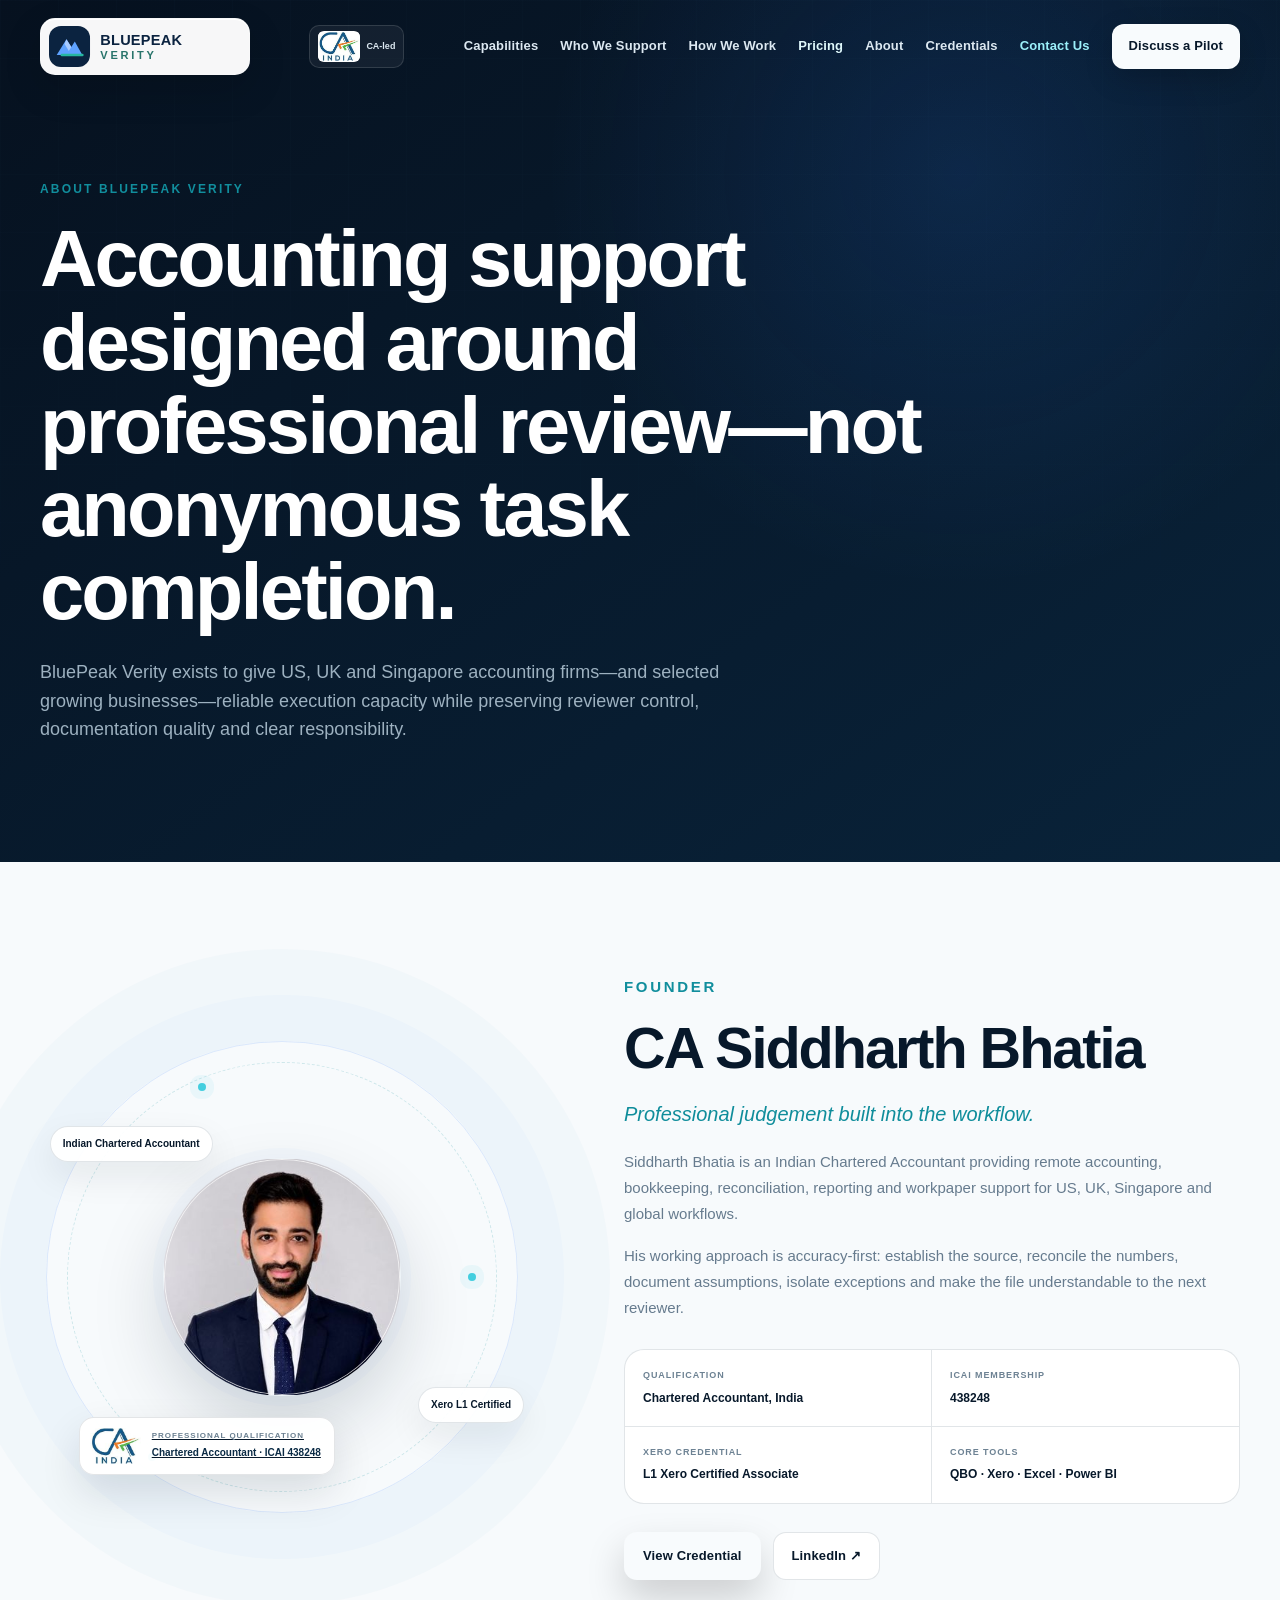
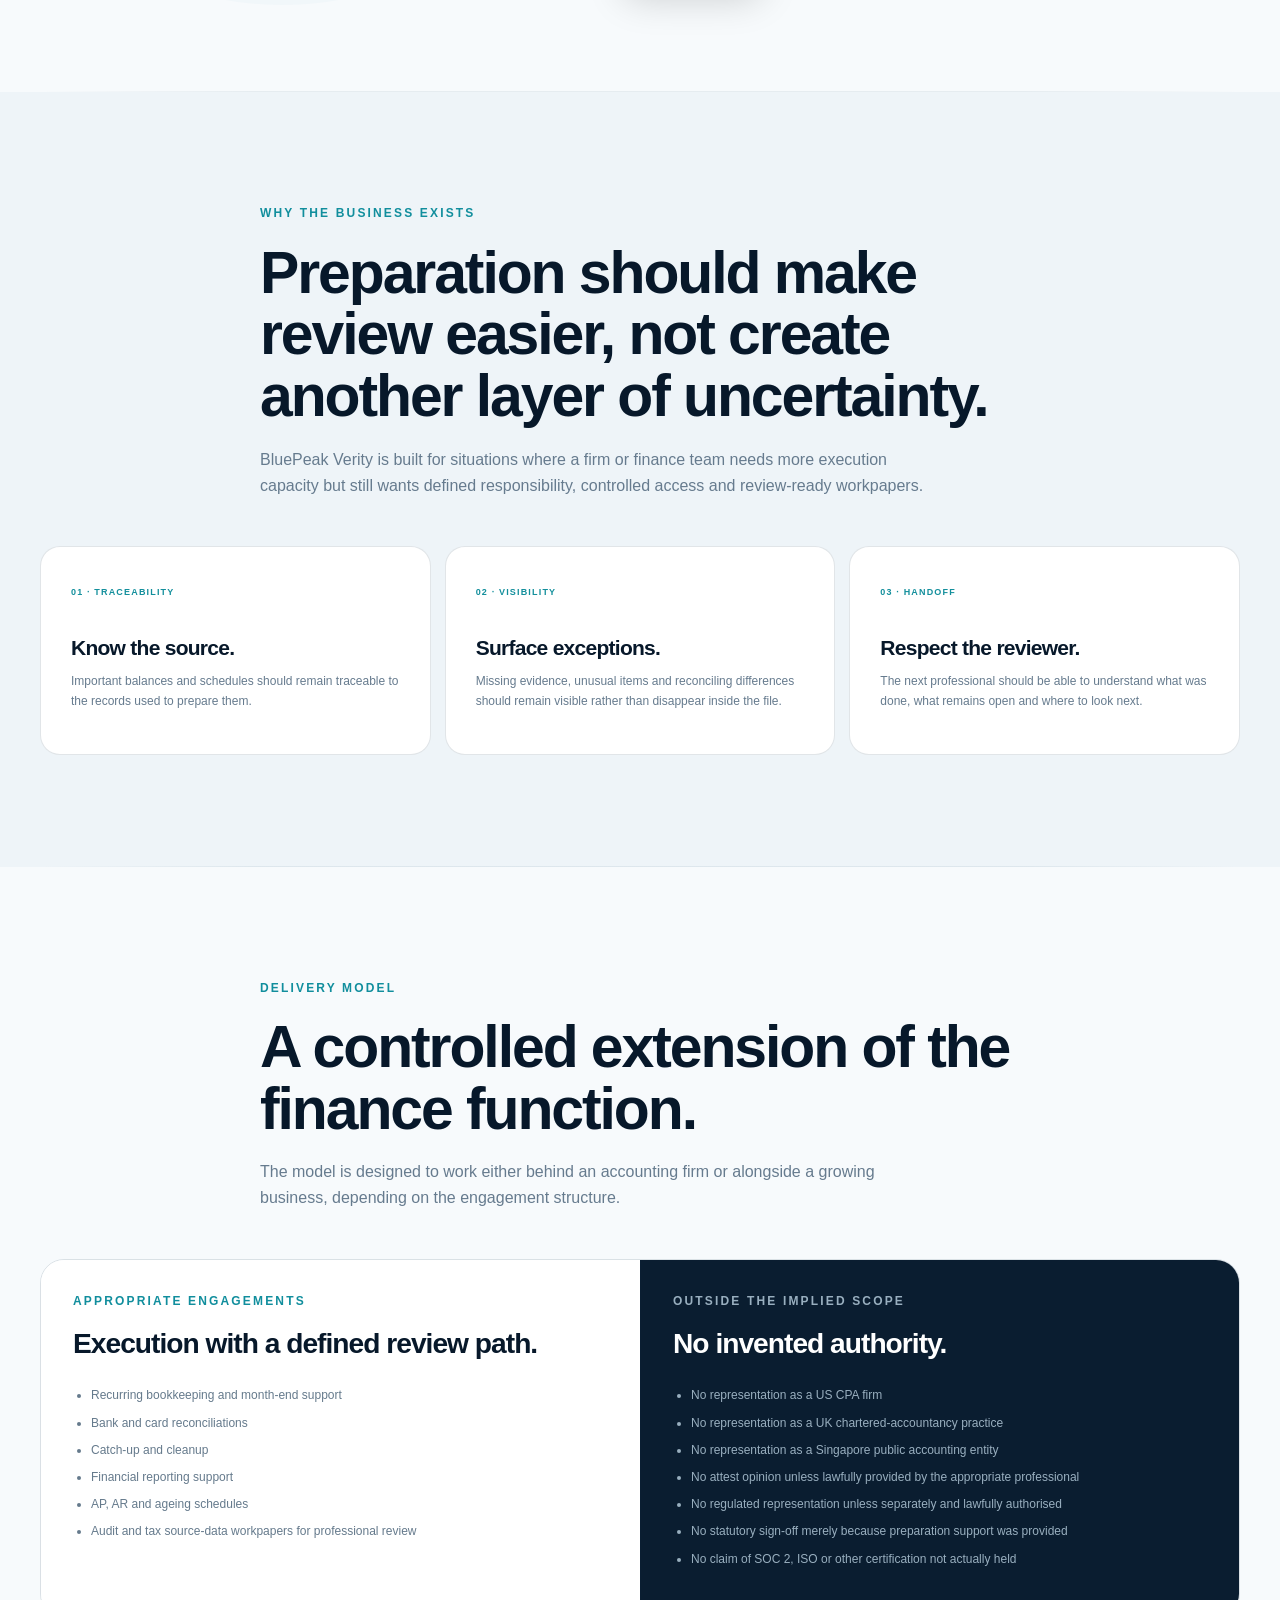
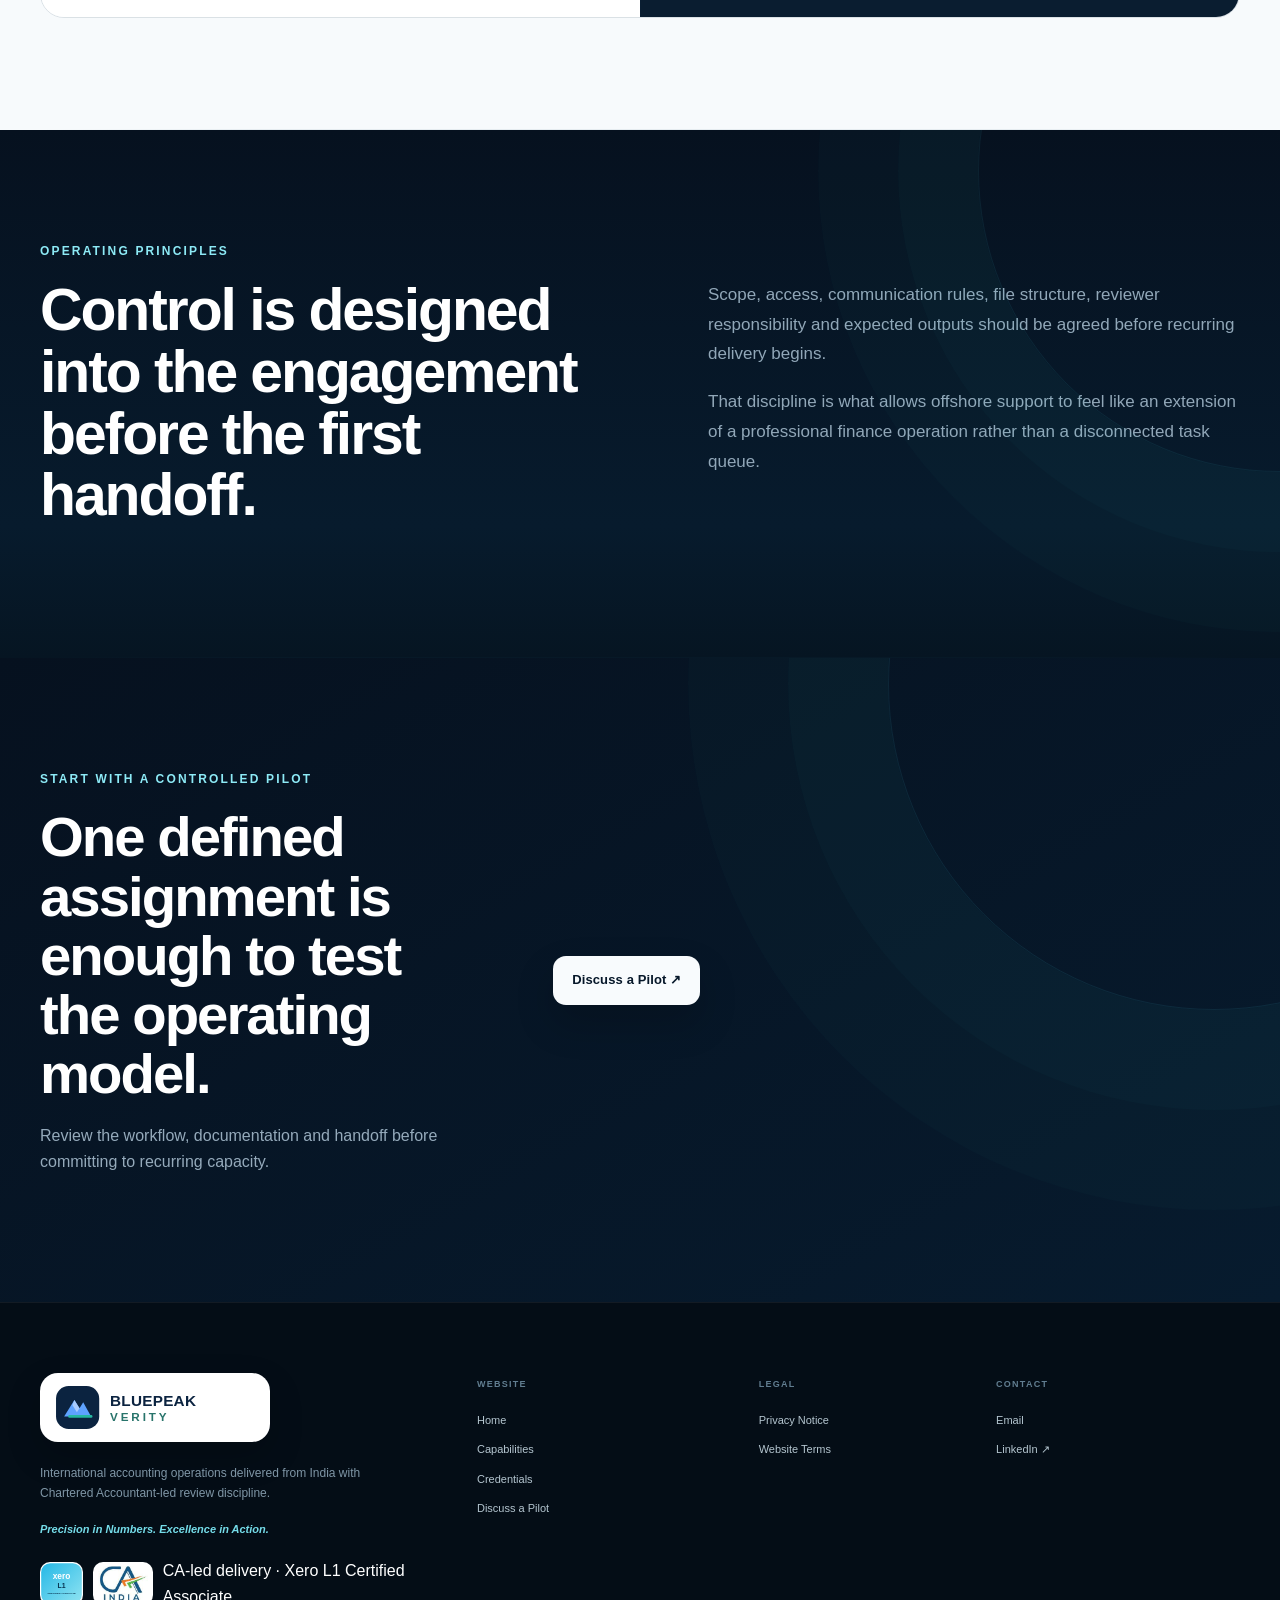
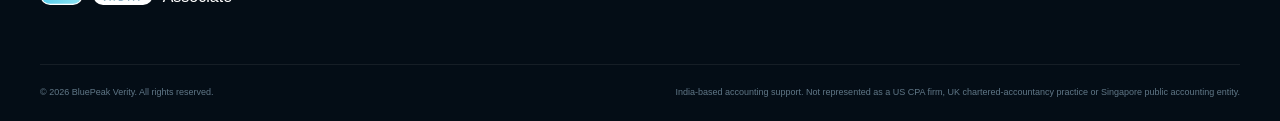
==== commit a72bffbe: "Add Singapore as a core BluePeak Verity target market" ====
--- a/about.html
+++ b/about.html
@@ -3,22 +3,22 @@
 <head>
   <meta charset="utf-8"><meta name="viewport" content="width=device-width,initial-scale=1,viewport-fit=cover">
   <title>About BluePeak Verity | Chartered Accountant-Led Accounting Support</title>
-  <meta name="description" content="Meet CA Siddharth Bhatia and learn how BluePeak Verity delivers controlled accounting support for US and UK firms from India.">
-  <link rel="canonical" href="https://siddharthvbhatia-blip.github.io/bluepeak-verity/about.html">
+  <meta name="description" content="Meet CA Siddharth Bhatia and learn how BluePeak Verity delivers controlled accounting support for US, UK and Singapore firms from India.">
+  <link rel="canonical" href="https://bluepeakverity.com/about.html">
   <meta name="robots" content="index,follow,max-image-preview:large"><meta name="theme-color" content="#06111f"><meta name="referrer" content="strict-origin-when-cross-origin">
-  <meta property="og:type" content="website"><meta property="og:title" content="About BluePeak Verity"><meta property="og:description" content="Chartered Accountant-led international accounting support built around control, reviewability and disciplined handoffs."><meta property="og:url" content="https://siddharthvbhatia-blip.github.io/bluepeak-verity/about.html"><meta property="og:image" content="https://siddharthvbhatia-blip.github.io/bluepeak-verity/assets/og-card.svg">
+  <meta property="og:type" content="website"><meta property="og:title" content="About BluePeak Verity"><meta property="og:description" content="Chartered Accountant-led international accounting support built around control, reviewability and disciplined handoffs."><meta property="og:url" content="https://bluepeakverity.com/about.html"><meta property="og:image" content="https://bluepeakverity.com/assets/og-card.svg">
   <link rel="icon" href="assets/favicon.svg" type="image/svg+xml"><link rel="stylesheet" href="assets/styles.css?v=20260807-definitive-1"><script defer src="assets/script.js?v=20260807-founder-xero-r2"></script>
 </head>
 <body class="page-shell">
 <a class="skip-link" href="#main">Skip to main content</a><div class="site-progress" aria-hidden="true"><span></span></div>
 <header class="site-header" data-header><div class="container nav-shell"><a class="brand" href="index.html" aria-label="BluePeak Verity home"><img src="assets/logo.svg" alt="BluePeak Verity" width="216" height="58"></a><button class="nav-toggle" type="button" aria-expanded="false" aria-controls="site-nav" aria-label="Open navigation"><span></span><span></span></button><nav class="site-nav" id="site-nav" aria-label="Primary navigation"><a href="index.html#capabilities">Capabilities</a><a href="index.html#audiences">Who We Support</a><a href="index.html#operating-system">How We Work</a><a href="about.html" aria-current="page">About</a><a href="xero-certified.html">Credentials</a><a href="index.html#contact" class="nav-cta">Discuss a Pilot</a></nav></div></header>
 <main id="main">
-  <section class="page-hero"><div class="container" data-reveal><p class="eyebrow">About BluePeak Verity</p><h1>Accounting support designed around professional review—not anonymous task completion.</h1><p>BluePeak Verity exists to give accounting firms and growing businesses reliable execution capacity while preserving reviewer control, documentation quality and clear responsibility.</p></div></section>
-  <section class="section"><div class="container founder-layout"><div class="founder-photo-shell" data-reveal><div class="founder-photo-frame"><img src="assets/founder-original-attached.jpg" alt="CA Siddharth Bhatia, founder of BluePeak Verity" width="640" height="640" decoding="async"></div><div class="founder-orbit" aria-hidden="true"><i></i><i></i><i></i></div><span class="founder-label label-one">Indian Chartered Accountant</span><span class="founder-label label-two">Xero L1 Certified</span></div><div class="founder-copy" data-reveal><p class="eyebrow">Founder</p><h2>CA Siddharth Bhatia</h2><p class="founder-positioning"><em>Professional judgement built into the workflow.</em></p><p>Siddharth Bhatia is an Indian Chartered Accountant providing remote accounting, bookkeeping, reconciliation, reporting and workpaper support for US, UK and global workflows.</p><p>His working approach is accuracy-first: establish the source, reconcile the numbers, document assumptions, isolate exceptions and make the file understandable to the next reviewer.</p><div class="founder-credentials"><div><span>Qualification</span><strong>Chartered Accountant, India</strong></div><div><span>ICAI membership</span><strong>438248</strong></div><div><span>Xero credential</span><strong>L1 Xero Certified Associate</strong></div><div><span>Core tools</span><strong>QBO · Xero · Excel · Power BI</strong></div></div><div class="hero-actions"><a class="btn btn-primary" href="xero-certified.html">View Credential</a><a class="btn btn-ghost dark" href="https://www.linkedin.com/in/ca-siddharth-bhatia" target="_blank" rel="noopener noreferrer">LinkedIn ↗</a></div></div></div></section>
+  <section class="page-hero"><div class="container" data-reveal><p class="eyebrow">About BluePeak Verity</p><h1>Accounting support designed around professional review—not anonymous task completion.</h1><p>BluePeak Verity exists to give US, UK and Singapore accounting firms—and selected growing businesses—reliable execution capacity while preserving reviewer control, documentation quality and clear responsibility.</p></div></section>
+  <section class="section"><div class="container founder-layout"><div class="founder-photo-shell" data-reveal><div class="founder-photo-frame"><img src="assets/founder-original-attached.jpg" alt="CA Siddharth Bhatia, founder of BluePeak Verity" width="640" height="640" decoding="async"></div><div class="founder-orbit" aria-hidden="true"><i></i><i></i><i></i></div><span class="founder-label label-one">Indian Chartered Accountant</span><span class="founder-label label-two">Xero L1 Certified</span></div><div class="founder-copy" data-reveal><p class="eyebrow">Founder</p><h2>CA Siddharth Bhatia</h2><p class="founder-positioning"><em>Professional judgement built into the workflow.</em></p><p>Siddharth Bhatia is an Indian Chartered Accountant providing remote accounting, bookkeeping, reconciliation, reporting and workpaper support for US, UK, Singapore and global workflows.</p><p>His working approach is accuracy-first: establish the source, reconcile the numbers, document assumptions, isolate exceptions and make the file understandable to the next reviewer.</p><div class="founder-credentials"><div><span>Qualification</span><strong>Chartered Accountant, India</strong></div><div><span>ICAI membership</span><strong>438248</strong></div><div><span>Xero credential</span><strong>L1 Xero Certified Associate</strong></div><div><span>Core tools</span><strong>QBO · Xero · Excel · Power BI</strong></div></div><div class="hero-actions"><a class="btn btn-primary" href="xero-certified.html">View Credential</a><a class="btn btn-ghost dark" href="https://www.linkedin.com/in/ca-siddharth-bhatia" target="_blank" rel="noopener noreferrer">LinkedIn ↗</a></div></div></div></section>
   <section class="section" style="background:#eef4f8"><div class="container section-intro" data-reveal><p class="eyebrow">Why the business exists</p><h2>Preparation should make review easier, not create another layer of uncertainty.</h2><p>BluePeak Verity is built for situations where a firm or finance team needs more execution capacity but still wants defined responsibility, controlled access and review-ready workpapers.</p></div><div class="container about-principles"><article class="principle-card" data-reveal><span>01 · TRACEABILITY</span><h3>Know the source.</h3><p>Important balances and schedules should remain traceable to the records used to prepare them.</p></article><article class="principle-card" data-reveal><span>02 · VISIBILITY</span><h3>Surface exceptions.</h3><p>Missing evidence, unusual items and reconciling differences should remain visible rather than disappear inside the file.</p></article><article class="principle-card" data-reveal><span>03 · HANDOFF</span><h3>Respect the reviewer.</h3><p>The next professional should be able to understand what was done, what remains open and where to look next.</p></article></div></section>
-  <section class="section"><div class="container section-intro" data-reveal><p class="eyebrow">Delivery model</p><h2>A controlled extension of the finance function.</h2><p>The model is designed to work either behind an accounting firm or alongside a growing business, depending on the engagement structure.</p></div><div class="container scope-matrix" data-reveal><article><p class="eyebrow">Appropriate engagements</p><h3>Execution with a defined review path.</h3><ul><li>Recurring bookkeeping and month-end support</li><li>Bank and card reconciliations</li><li>Catch-up and cleanup</li><li>Financial reporting support</li><li>AP, AR and ageing schedules</li><li>Audit and tax source-data workpapers for professional review</li></ul></article><article><p class="eyebrow">Outside the implied scope</p><h3>No invented authority.</h3><ul><li>No representation as a US CPA firm</li><li>No representation as a UK chartered-accountancy practice</li><li>No attest opinion unless lawfully provided by the appropriate professional</li><li>No regulated representation unless separately and lawfully authorised</li><li>No statutory sign-off merely because preparation support was provided</li><li>No claim of SOC 2, ISO or other certification not actually held</li></ul></article></div></section>
+  <section class="section"><div class="container section-intro" data-reveal><p class="eyebrow">Delivery model</p><h2>A controlled extension of the finance function.</h2><p>The model is designed to work either behind an accounting firm or alongside a growing business, depending on the engagement structure.</p></div><div class="container scope-matrix" data-reveal><article><p class="eyebrow">Appropriate engagements</p><h3>Execution with a defined review path.</h3><ul><li>Recurring bookkeeping and month-end support</li><li>Bank and card reconciliations</li><li>Catch-up and cleanup</li><li>Financial reporting support</li><li>AP, AR and ageing schedules</li><li>Audit and tax source-data workpapers for professional review</li></ul></article><article><p class="eyebrow">Outside the implied scope</p><h3>No invented authority.</h3><ul><li>No representation as a US CPA firm</li><li>No representation as a UK chartered-accountancy practice</li><li>No representation as a Singapore public accounting entity</li><li>No attest opinion unless lawfully provided by the appropriate professional</li><li>No regulated representation unless separately and lawfully authorised</li><li>No statutory sign-off merely because preparation support was provided</li><li>No claim of SOC 2, ISO or other certification not actually held</li></ul></article></div></section>
   <section class="section section-dark"><div class="container split-heading"><div data-reveal><p class="eyebrow">Operating principles</p><h2>Control is designed into the engagement before the first handoff.</h2></div><div class="problem-copy" data-reveal><p>Scope, access, communication rules, file structure, reviewer responsibility and expected outputs should be agreed before recurring delivery begins.</p><p>That discipline is what allows offshore support to feel like an extension of a professional finance operation rather than a disconnected task queue.</p></div></div></section>
   <section class="section contact-section"><div class="container contact-shell"><div class="contact-copy" data-reveal><p class="eyebrow">Start with a controlled pilot</p><h2>One defined assignment is enough to test the operating model.</h2><p>Review the workflow, documentation and handoff before committing to recurring capacity.</p></div><div data-reveal style="align-self:center"><a class="btn btn-primary" href="index.html#contact">Discuss a Pilot ↗</a></div></div></section>
 </main>
-<footer class="site-footer"><div class="container footer-top"><div class="footer-brand"><img src="assets/logo.svg" alt="BluePeak Verity" width="216" height="58"><p>International accounting operations delivered from India with Chartered Accountant-led review discipline.</p><strong>Precision in Numbers. Excellence in Action.</strong></div><div class="footer-col"><h2>Website</h2><a href="index.html">Home</a><a href="index.html#capabilities">Capabilities</a><a href="xero-certified.html">Credentials</a><a href="index.html#contact">Discuss a Pilot</a></div><div class="footer-col"><h2>Legal</h2><a href="privacy.html">Privacy Notice</a><a href="terms.html">Website Terms</a></div><div class="footer-col"><h2>Contact</h2><a href="mailto:siddharth.v.bhatia@gmail.com">Email</a><a href="https://www.linkedin.com/in/ca-siddharth-bhatia" target="_blank" rel="noopener noreferrer">LinkedIn ↗</a></div></div><div class="container footer-bottom"><span>© 2026 BluePeak Verity. All rights reserved.</span><span>India-based accounting support. Not represented as a US CPA firm or UK chartered-accountancy practice.</span></div></footer>
+<footer class="site-footer"><div class="container footer-top"><div class="footer-brand"><img src="assets/logo.svg" alt="BluePeak Verity" width="216" height="58"><p>International accounting operations delivered from India with Chartered Accountant-led review discipline.</p><strong>Precision in Numbers. Excellence in Action.</strong></div><div class="footer-col"><h2>Website</h2><a href="index.html">Home</a><a href="index.html#capabilities">Capabilities</a><a href="xero-certified.html">Credentials</a><a href="index.html#contact">Discuss a Pilot</a></div><div class="footer-col"><h2>Legal</h2><a href="privacy.html">Privacy Notice</a><a href="terms.html">Website Terms</a></div><div class="footer-col"><h2>Contact</h2><a href="mailto:siddharth.v.bhatia@gmail.com">Email</a><a href="https://www.linkedin.com/in/ca-siddharth-bhatia" target="_blank" rel="noopener noreferrer">LinkedIn ↗</a></div></div><div class="container footer-bottom"><span>© 2026 BluePeak Verity. All rights reserved.</span><span>India-based accounting support. Not represented as a US CPA firm, UK chartered-accountancy practice or Singapore public accounting entity.</span></div></footer>
 </body></html>
--- a/assets/styles.css
+++ b/assets/styles.css
@@ -1 +1 @@
-:root{--ink:#07182a;--ink-2:#10283f;--navy:#06111f;--navy-2:#0a1d31;--navy-3:#0c2d4b;--cyan:#4bdcf2;--cyan-2:#8deaf6;--blue:#2f7cf6;--ice:#eaf7fb;--paper:#f7fafc;--paper-2:#eef4f8;--white:#fff;--muted:#667b8e;--muted-dark:#9bb0c0;--line:rgba(9,42,69,.12);--line-dark:rgba(161,216,236,.18);--good:#50ddc6;--warn:#f4bd5e;--shadow:0 28px 80px rgba(4,22,37,.12);--radius:28px;--radius-sm:16px;--container:min(1200px,calc(100vw - 48px));--ease:cubic-bezier(.2,.75,.25,1)}*{box-sizing:border-box}html{scroll-behavior:smooth;scroll-padding-top:96px;background:var(--navy)}body{margin:0;background:var(--paper);color:var(--ink);font-family:Inter,ui-sans-serif,-apple-system,BlinkMacSystemFont,"Segoe UI",Helvetica,Arial,sans-serif;font-size:16px;line-height:1.6;-webkit-font-smoothing:antialiased;text-rendering:optimizeLegibility}body.nav-open{overflow:hidden}a{color:inherit}button,input,select,textarea{font:inherit}button{cursor:pointer}img,svg{display:block;max-width:100%}::selection{background:rgba(75,220,242,.32);color:var(--ink)}:focus-visible{outline:3px solid rgba(47,124,246,.5);outline-offset:4px;border-radius:8px}.container{width:var(--container);margin-inline:auto}.skip-link{position:fixed;left:18px;top:12px;z-index:9999;padding:10px 14px;background:#fff;color:#07182a;border-radius:10px;transform:translateY(-160%);transition:.2s}.skip-link:focus{transform:none}.site-progress{position:fixed;top:0;left:0;width:100%;height:2px;z-index:1000;background:transparent}.site-progress span{display:block;height:100%;width:0;background:linear-gradient(90deg,var(--blue),var(--cyan));box-shadow:0 0 12px rgba(75,220,242,.7)}.site-header{position:fixed;z-index:900;top:0;left:0;width:100%;padding:18px 0;transition:background .3s var(--ease),padding .3s var(--ease),box-shadow .3s var(--ease),border-color .3s var(--ease);border-bottom:1px solid transparent}.site-header.scrolled{padding:10px 0;background:rgba(5,17,30,.9);backdrop-filter:blur(18px) saturate(140%);-webkit-backdrop-filter:blur(18px) saturate(140%);border-color:rgba(255,255,255,.08);box-shadow:0 18px 46px rgba(0,0,0,.16)}.nav-shell{display:flex;align-items:center;justify-content:space-between;gap:32px}.brand{display:inline-flex;align-items:center;position:relative;z-index:2}.brand img{width:190px;height:auto;filter:brightness(0) invert(1);transition:opacity .2s}.brand:hover img{opacity:.88}.site-nav{display:flex;align-items:center;gap:28px;color:#dce8f1;font-size:13px;font-weight:700;letter-spacing:.01em}.site-nav a{text-decoration:none;position:relative;transition:color .2s}.site-nav>a:not(.nav-cta)::after{content:"";position:absolute;left:0;right:100%;bottom:-8px;height:1px;background:var(--cyan);transition:right .24s var(--ease)}.site-nav>a:not(.nav-cta):hover{color:#fff}.site-nav>a:not(.nav-cta):hover::after{right:0}.nav-cta{padding:11px 16px;border:1px solid rgba(255,255,255,.18);border-radius:12px;background:#f8fbfd;color:var(--ink)!important;box-shadow:0 10px 28px rgba(0,0,0,.18);transition:transform .2s var(--ease),box-shadow .2s var(--ease)!important}.nav-cta:hover{transform:translateY(-2px);box-shadow:0 14px 32px rgba(0,0,0,.24)}.nav-toggle{display:none;border:0;background:transparent;padding:10px;width:48px;height:48px;position:relative;z-index:3}.nav-toggle span{position:absolute;left:11px;width:26px;height:2px;background:#fff;border-radius:2px;transition:transform .25s var(--ease),top .25s var(--ease)}.nav-toggle span:first-child{top:17px}.nav-toggle span:last-child{top:29px}.nav-toggle[aria-expanded="true"] span:first-child{top:23px;transform:rotate(45deg)}.nav-toggle[aria-expanded="true"] span:last-child{top:23px;transform:rotate(-45deg)}.eyebrow{margin:0 0 18px;color:#118e9d;font-size:12px;font-weight:900;letter-spacing:.18em;text-transform:uppercase}.section-dark .eyebrow,.hero .eyebrow,.contact-section .eyebrow,.credential-section .eyebrow{color:var(--cyan-2)}h1,h2,h3,p{margin-top:0}h1,h2,h3{letter-spacing:-.035em;line-height:1.05}h1{font-size:clamp(46px,6.2vw,84px);font-weight:780}h2{font-size:clamp(36px,4.6vw,62px);font-weight:760;margin-bottom:20px}h2 span{color:#517084}.section-dark h2 span{color:#83a7bc}h3{font-size:clamp(21px,2.2vw,29px)}p{color:var(--muted);font-size:16px}.section{position:relative;padding:112px 0}.section-intro{max-width:760px;margin-bottom:48px}.section-intro>p:last-child{max-width:670px}.section-intro.centered{text-align:center;margin-inline:auto}.section-intro.centered>p:last-child{margin-inline:auto}.text-link{display:inline-flex;gap:8px;align-items:center;color:var(--ink);font-size:14px;font-weight:800;text-decoration:none;border-bottom:1px solid rgba(7,24,42,.24);padding-bottom:4px}.hero{min-height:860px;display:flex;align-items:center;position:relative;overflow:hidden;padding:142px 0 82px;background:radial-gradient(circle at 18% 12%,rgba(47,124,246,.16),transparent 38%),linear-gradient(145deg,#06111f 0%,#07192b 48%,#09243a 100%);color:#fff}.hero-grid-overlay{position:absolute;inset:0;opacity:.24;background-image:linear-gradient(rgba(121,193,226,.08) 1px,transparent 1px),linear-gradient(90deg,rgba(121,193,226,.08) 1px,transparent 1px);background-size:56px 56px;mask-image:linear-gradient(to bottom,#000 0,transparent 88%)}.hero::after{content:"";position:absolute;inset:auto 0 0;height:160px;background:linear-gradient(to bottom,transparent,var(--navy));pointer-events:none}.hero-aurora{position:absolute;border-radius:50%;filter:blur(90px);opacity:.22;pointer-events:none}.hero-aurora-a{width:520px;height:520px;background:#1775ff;left:-220px;top:180px}.hero-aurora-b{width:420px;height:420px;background:#22cadd;right:-120px;bottom:40px}.hero-layout{position:relative;z-index:1;display:grid;grid-template-columns:minmax(0,.92fr) minmax(560px,1.08fr);gap:62px;align-items:center}.signal-dot{display:inline-block;width:7px;height:7px;border-radius:50%;background:var(--good);box-shadow:0 0 0 7px rgba(80,221,198,.12);margin-right:10px;vertical-align:1px}.hero h1{max-width:710px;margin-bottom:26px;color:#f8fbff}.hero h1 span{display:block;color:#9cb3c6;font-weight:620}.hero-lead{max-width:630px;color:#b8c9d6;font-size:clamp(17px,1.45vw,20px);line-height:1.7;margin-bottom:30px}.hero-actions{display:flex;gap:12px;flex-wrap:wrap;margin-top:28px}.btn{display:inline-flex;align-items:center;justify-content:center;gap:10px;min-height:48px;padding:13px 18px;border-radius:13px;border:1px solid transparent;text-decoration:none;font-size:13px;font-weight:850;letter-spacing:.01em;transition:transform .2s var(--ease),box-shadow .2s var(--ease),background .2s,color .2s,border-color .2s}.btn:hover{transform:translateY(-2px)}.btn-primary{background:#f8fbfd;color:#07182a;box-shadow:0 18px 38px rgba(0,0,0,.18)}.btn-primary:hover{box-shadow:0 22px 42px rgba(0,0,0,.25)}.btn-ghost{color:#e7f0f6;border-color:rgba(255,255,255,.18);background:rgba(255,255,255,.035)}.btn-ghost:hover{background:rgba(255,255,255,.08);border-color:rgba(255,255,255,.32)}.btn-ghost.dark{color:var(--ink);border-color:var(--line);background:#fff}.btn-light{background:#fff;color:var(--ink)}.hero-proof{display:flex;flex-wrap:wrap;gap:9px;margin-top:30px}.hero-proof span{position:relative;padding:8px 10px 8px 25px;border:1px solid rgba(255,255,255,.1);border-radius:999px;background:rgba(255,255,255,.035);color:#c8d7e2;font-size:11px;font-weight:750;white-space:nowrap}.hero-proof span::before{content:"";position:absolute;left:10px;top:50%;width:6px;height:6px;border-radius:50%;background:var(--good);transform:translateY(-50%)}.control-stage{position:relative;perspective:1200px;min-width:0}.control-stage-glow{position:absolute;inset:10% 0 -8%;background:radial-gradient(ellipse at 50% 50%,rgba(50,172,232,.2),transparent 65%);filter:blur(26px);pointer-events:none}.control-console{position:relative;border:1px solid rgba(147,206,231,.2);border-radius:26px;background:linear-gradient(155deg,rgba(17,43,66,.96),rgba(7,25,41,.98));box-shadow:0 46px 100px rgba(0,0,0,.42),inset 0 1px rgba(255,255,255,.06);overflow:hidden;transform-style:preserve-3d;transition:transform .18s ease-out}.control-console::before{content:"";position:absolute;inset:0;background:linear-gradient(115deg,transparent 16%,rgba(255,255,255,.045) 46%,transparent 64%);transform:translateX(-120%);animation:consoleSheen 9s ease-in-out infinite;pointer-events:none}.console-topbar{display:flex;align-items:center;justify-content:space-between;gap:20px;padding:20px 22px;border-bottom:1px solid rgba(255,255,255,.08);background:rgba(255,255,255,.02)}.console-topbar>div{display:flex;flex-direction:column;gap:3px}.console-kicker{color:#6fcfe1;font-size:9px;font-weight:900;letter-spacing:.16em;text-transform:uppercase}.console-topbar strong{font-size:15px;letter-spacing:-.01em}.console-status{display:flex;align-items:center;gap:8px;color:#b7cbd8;font-size:10px;font-weight:800}.console-status i{width:7px;height:7px;border-radius:50%;background:var(--good);box-shadow:0 0 0 5px rgba(80,221,198,.08)}.workflow-rail{display:grid;grid-template-columns:1fr .32fr 1fr .32fr 1fr .32fr 1fr .32fr 1fr;align-items:center;padding:22px 22px 16px}.workflow-node{min-width:0;text-align:center}.workflow-node span{display:grid;place-items:center;width:30px;height:30px;margin:0 auto 7px;border:1px solid rgba(255,255,255,.13);border-radius:9px;background:rgba(255,255,255,.035);color:#8aa3b5;font-size:9px;font-weight:900}.workflow-node strong{display:block;color:#bed0dc;font-size:10px}.workflow-node small{display:block;color:#6f8798;font-size:8px;margin-top:2px}.workflow-node.complete span{border-color:rgba(80,221,198,.25);background:rgba(80,221,198,.1);color:#78ead6}.workflow-node.active span{border-color:rgba(75,220,242,.44);background:#123d59;color:#8ce9f6;box-shadow:0 0 0 5px rgba(75,220,242,.05)}.workflow-node.active strong{color:#fff}.workflow-link{height:1px;background:rgba(148,190,209,.16);position:relative;overflow:hidden}.workflow-link i{position:absolute;inset:0;background:linear-gradient(90deg,transparent,var(--cyan),transparent);transform:translateX(-100%);animation:dataFlow 3.4s linear infinite}.console-body{display:grid;grid-template-columns:1.08fr .92fr;gap:12px;padding:12px 16px 16px}.ledger-panel,.signal-panel{border:1px solid rgba(255,255,255,.08);border-radius:17px;background:rgba(255,255,255,.025);padding:15px}.panel-heading{display:flex;align-items:center;justify-content:space-between;gap:12px;margin-bottom:10px}.panel-heading span{font-size:10px;font-weight:850;color:#d6e4ed}.panel-heading em{font-style:normal;font-size:8px;color:#7891a3}.ledger-row{display:flex;align-items:center;justify-content:space-between;gap:14px;padding:11px 0;border-top:1px solid rgba(255,255,255,.06);font-size:9px}.ledger-row span{display:flex;align-items:center;color:#9db2c0}.ledger-row strong{color:#d9e7ef;font-size:9px}.ledger-row i{width:7px;height:7px;border-radius:50%;margin-right:8px;background:#496173}.ledger-row i.ok{background:var(--good)}.ledger-row.exception i{background:var(--warn)}.ledger-row.exception strong{color:#f0c671}.ledger-row.handoff{background:linear-gradient(90deg,transparent,rgba(75,220,242,.04));margin:0 -8px;padding-inline:8px;border-radius:8px}.ledger-row.handoff i{background:var(--cyan);box-shadow:0 0 0 5px rgba(75,220,242,.08)}.ledger-row.handoff strong{color:#96eaf5}.signal-visual{height:132px;margin:6px 0 12px}.signal-visual svg{width:100%;height:100%}.grid-line{stroke:rgba(150,197,216,.12);stroke-width:1}.chart-fill{fill:url(#chartFill)}.chart-line{fill:none;stroke:#62dff3;stroke-width:3;stroke-linecap:round;filter:drop-shadow(0 0 5px rgba(98,223,243,.22));stroke-dasharray:500;stroke-dashoffset:500;animation:drawLine 3s var(--ease) .4s forwards}.signal-metrics{display:grid;grid-template-columns:repeat(3,1fr);gap:6px}.signal-metrics div{padding:8px 7px;border:1px solid rgba(255,255,255,.06);border-radius:10px}.signal-metrics span,.signal-metrics strong{display:block}.signal-metrics span{font-size:7px;text-transform:uppercase;letter-spacing:.1em;color:#6d8798}.signal-metrics strong{font-size:8px;color:#c6d8e2;margin-top:2px}.console-footer{display:flex;align-items:center;justify-content:space-between;gap:16px;padding:13px 20px;background:#071522;border-top:1px solid rgba(255,255,255,.07);color:#849cab;font-size:8px}.console-footer span{display:flex;align-items:center;gap:8px}.console-footer span i{width:6px;height:6px;border-radius:50%;background:var(--good)}.console-footer em{color:#65dce9;font-style:italic}@keyframes dataFlow{to{transform:translateX(100%)}}@keyframes drawLine{to{stroke-dashoffset:0}}@keyframes consoleSheen{0%,68%{transform:translateX(-120%)}82%,100%{transform:translateX(120%)}}.credibility-rail{position:relative;z-index:3;background:#081725;color:#fff;border-top:1px solid rgba(255,255,255,.06);border-bottom:1px solid rgba(255,255,255,.06)}.credibility-grid{display:grid;grid-template-columns:repeat(4,1fr)}.credibility-grid>div{padding:26px 22px;border-right:1px solid rgba(255,255,255,.08)}.credibility-grid>div:first-child{padding-left:0}.credibility-grid>div:last-child{border:0;padding-right:0}.credibility-grid span{display:block;color:#62dbea;font-size:9px;font-weight:900;letter-spacing:.14em}.credibility-grid strong{display:block;margin:6px 0 2px;color:#f4f8fb;font-size:13px}.credibility-grid small{display:block;color:#8299a9;font-size:10px;line-height:1.5}.problem-section{background:#f7fafc}.split-heading{display:grid;grid-template-columns:1.05fr .95fr;gap:80px;align-items:start}.split-heading h2{max-width:680px}.problem-copy{padding-top:38px}.problem-copy p{font-size:17px;line-height:1.75}.problem-copy p+p{margin-top:18px}.pressure-grid{display:grid;grid-template-columns:repeat(4,1fr);margin-top:56px;border-top:1px solid var(--line);border-bottom:1px solid var(--line)}.pressure-grid article{padding:30px 28px 32px;border-right:1px solid var(--line)}.pressure-grid article:first-child{padding-left:0}.pressure-grid article:last-child{border-right:0;padding-right:0}.pressure-grid span{font-size:10px;font-weight:900;color:#138f9c;letter-spacing:.12em}.pressure-grid h3{font-size:19px;margin:32px 0 10px}.pressure-grid p{font-size:13px;margin:0;line-height:1.65}.section-dark{background:linear-gradient(180deg,#06111f,#071b2d 75%,#061522);color:#fff;overflow:hidden}.section-dark::before{content:"";position:absolute;width:600px;height:600px;right:-300px;top:-260px;border-radius:50%;border:1px solid rgba(75,220,242,.08);box-shadow:0 0 0 80px rgba(75,220,242,.02),0 0 0 160px rgba(75,220,242,.015)}.section-dark p{color:#91a7b8}.capabilities-shell{display:grid;grid-template-columns:.78fr 1.22fr;gap:18px;align-items:stretch}.capability-nav{display:flex;flex-direction:column;gap:7px}.capability-tab{width:100%;display:flex;align-items:center;gap:14px;text-align:left;padding:17px 18px;border:1px solid rgba(255,255,255,.07);border-radius:14px;background:rgba(255,255,255,.02);color:#9bb0bf;font-size:13px;font-weight:750;transition:.22s var(--ease)}.capability-tab span{width:26px;color:#5e788b;font-size:9px;font-weight:900;letter-spacing:.1em}.capability-tab:hover{background:rgba(255,255,255,.045);color:#fff}.capability-tab.active{background:linear-gradient(90deg,rgba(75,220,242,.1),rgba(47,124,246,.05));border-color:rgba(75,220,242,.24);color:#fff;transform:translateX(5px)}.capability-tab.active span{color:#70dfec}.capability-display{min-height:440px;display:grid;grid-template-columns:1.15fr .85fr;grid-template-rows:auto 1fr auto;column-gap:34px;padding:42px;border:1px solid rgba(138,198,223,.14);border-radius:26px;background:linear-gradient(145deg,rgba(19,50,74,.72),rgba(7,25,41,.88));box-shadow:0 28px 80px rgba(0,0,0,.18)}.capability-head{grid-column:1/2}.capability-head>span{color:#57d8e9;font-size:9px;font-weight:900;letter-spacing:.15em}.capability-head h3{color:#fff;font-size:clamp(28px,3vw,40px);margin:10px 0 14px}.capability-head p{font-size:14px;line-height:1.7}.capability-diagram{grid-column:2/3;grid-row:1/3;align-self:center;display:grid;grid-template-columns:1fr 40px 1fr 40px 1fr;align-items:center}.capability-diagram i{height:1px;background:linear-gradient(90deg,rgba(75,220,242,.2),rgba(75,220,242,.7));position:relative}.capability-diagram i::after{content:"";position:absolute;right:-1px;top:50%;width:5px;height:5px;border-top:1px solid #68dfea;border-right:1px solid #68dfea;transform:translateY(-50%) rotate(45deg)}.cap-node{display:grid;place-items:center;aspect-ratio:1;border:1px solid rgba(255,255,255,.1);border-radius:50%;color:#7e95a5;font-size:8px;font-weight:900;letter-spacing:.08em}.cap-node.active{border-color:rgba(75,220,242,.42);background:rgba(75,220,242,.08);color:#a9f3fb;box-shadow:0 0 0 12px rgba(75,220,242,.025)}.capability-points{grid-column:1/2;list-style:none;padding:0;margin:26px 0 0}.capability-points li{position:relative;padding:9px 0 9px 24px;border-top:1px solid rgba(255,255,255,.06);color:#c1d2dc;font-size:12px}.capability-points li::before{content:"✓";position:absolute;left:2px;color:var(--good);font-weight:900}.capability-boundary{grid-column:1/-1;margin:28px 0 0;padding-top:18px;border-top:1px solid rgba(255,255,255,.08);font-size:10px!important;color:#70899b!important}.operating-section{background:#eef4f8}.operating-layout{display:grid;grid-template-columns:.78fr 1.22fr;gap:88px;align-items:start}.sticky-copy{position:sticky;top:130px}.operating-flow{position:relative}.operating-flow::before{content:"";position:absolute;left:29px;top:32px;bottom:32px;width:1px;background:linear-gradient(to bottom,#4bdcf2 0%,#9bc3d4 50%,rgba(155,195,212,.15) 100%)}.operating-step{position:relative;display:grid;grid-template-columns:60px 1fr;gap:24px;padding:0 0 42px}.operating-step:last-child{padding-bottom:0}.operating-step>span{position:relative;z-index:2;display:grid;place-items:center;width:60px;height:60px;border-radius:18px;background:#f9fcfd;border:1px solid rgba(12,65,91,.12);box-shadow:0 10px 28px rgba(8,38,60,.07);font-size:10px;font-weight:900;color:#138f9c}.operating-step>div{padding:4px 0 34px;border-bottom:1px solid rgba(7,24,42,.1)}.operating-step:last-child>div{border:0}.operating-step p{margin:0 0 4px;font-size:10px;font-weight:900;letter-spacing:.15em;text-transform:uppercase;color:#138f9c}.operating-step h3{margin:0 0 10px;font-size:24px}.operating-step small{display:block;color:#667b8e;max-width:570px;font-size:13px;line-height:1.7}.audience-section{background:#fff}.audience-shell{border:1px solid var(--line);border-radius:28px;overflow:hidden;box-shadow:0 26px 70px rgba(8,34,54,.07)}.audience-tabs{display:grid;grid-template-columns:repeat(3,1fr);border-bottom:1px solid var(--line);background:#f7fafc}.audience-tab{padding:20px;border:0;border-right:1px solid var(--line);background:transparent;color:#6a7f91;font-size:12px;font-weight:850}.audience-tab:last-child{border-right:0}.audience-tab.active{background:#fff;color:#0b2a43;box-shadow:inset 0 -2px #23bccd}.audience-panel{display:grid;grid-template-columns:1fr 1fr;gap:70px;padding:52px}.audience-copy h3{font-size:clamp(28px,3vw,42px);margin-bottom:16px}.audience-copy p{line-height:1.75}.audience-proof{display:grid;grid-template-columns:1fr 1fr;border:1px solid var(--line);border-radius:20px;overflow:hidden}.audience-proof div{padding:22px;border-right:1px solid var(--line);border-bottom:1px solid var(--line)}.audience-proof div:nth-child(2n){border-right:0}.audience-proof div:nth-last-child(-n+2){border-bottom:0}.audience-proof span,.audience-proof strong{display:block}.audience-proof span{color:#138f9c;font-size:9px;font-weight:900;letter-spacing:.13em;text-transform:uppercase}.audience-proof strong{margin-top:8px;font-size:13px;line-height:1.45}.tech-section{background:#081725;color:#fff}.tech-section::before{content:"";position:absolute;inset:0;background:linear-gradient(90deg,transparent 0 49.9%,rgba(255,255,255,.025) 50%,transparent 50.1%);pointer-events:none}.tech-layout{display:grid;grid-template-columns:.7fr 1.3fr;gap:80px;align-items:start}.tech-layout>div:first-child{position:sticky;top:130px}.tech-layout h2{color:#fff}.tech-layout p{color:#8fa7b7}.tech-grid{display:grid;grid-template-columns:1fr 1fr;gap:14px}.tech-card{min-height:220px;padding:28px;border:1px solid rgba(255,255,255,.08);border-radius:20px;background:rgba(255,255,255,.025);transition:transform .25s var(--ease),border-color .25s,background .25s}.tech-card:hover{transform:translateY(-4px);border-color:rgba(75,220,242,.22);background:rgba(255,255,255,.04)}.tech-card>span{display:inline-grid;place-items:center;min-width:50px;height:35px;padding:0 10px;border:1px solid rgba(75,220,242,.18);border-radius:10px;color:#68ddeb;background:rgba(75,220,242,.06);font-size:10px;font-weight:900;letter-spacing:.08em}.tech-card h3{margin:34px 0 10px;color:#fff;font-size:22px}.tech-card p{font-size:12px;line-height:1.7;margin-bottom:18px}.tech-card small{font-size:9px;color:#728b9d;text-transform:uppercase;font-weight:900;letter-spacing:.12em}.tech-card.featured{background:linear-gradient(145deg,rgba(47,124,246,.1),rgba(75,220,242,.04));border-color:rgba(84,160,255,.18)}.engagement-section{background:#f7fafc}.engagement-track{display:grid;grid-template-columns:repeat(4,1fr);gap:10px;position:relative}.process-card{min-height:330px;padding:28px 24px;border:1px solid var(--line);border-radius:20px;background:#fff;transition:.25s var(--ease);position:relative;overflow:hidden}.process-card::before{content:"";position:absolute;left:0;top:0;height:3px;width:0;background:linear-gradient(90deg,var(--blue),var(--cyan));transition:width .4s var(--ease)}.process-card.active,.process-card:hover{transform:translateY(-6px);box-shadow:var(--shadow);border-color:rgba(47,124,246,.16)}.process-card.active::before,.process-card:hover::before{width:100%}.process-card>span{font-size:10px;color:#138f9c;font-weight:900;letter-spacing:.12em}.process-card>p{margin:70px 0 4px;color:#6a7e90;font-size:10px;font-weight:900;text-transform:uppercase;letter-spacing:.13em}.process-card h3{font-size:22px;margin:0 0 14px}.process-card small{color:#6c8193;font-size:12px;line-height:1.7}.quality-section{background:#fff}.quality-grid{display:grid;grid-template-columns:1fr 1fr;gap:100px;align-items:center}.quality-visual{position:relative;aspect-ratio:1;max-width:500px;margin-inline:auto;border-radius:50%;background:radial-gradient(circle,rgba(47,124,246,.08) 0 18%,transparent 18.5% 31%,rgba(29,166,183,.08) 31.5% 31.8%,transparent 32% 48%,rgba(7,24,42,.07) 48.3% 48.6%,transparent 49%);border:1px solid rgba(7,24,42,.05)}.quality-core{position:absolute;inset:38%;display:grid;place-items:center;border-radius:50%;background:#07182a;color:#fff;font-size:10px;font-weight:900;letter-spacing:.14em;box-shadow:0 22px 55px rgba(7,24,42,.2)}.quality-visual>span{--a:calc(var(--i)*60deg - 90deg);position:absolute;left:50%;top:50%;transform:translate(-50%,-50%) rotate(var(--a)) translateY(-205px) rotate(calc(var(--a)*-1));display:grid;place-items:center;width:86px;height:34px;border:1px solid var(--line);border-radius:999px;background:#fff;box-shadow:0 12px 28px rgba(7,24,42,.07);font-size:8px;font-weight:900;color:#2b556d;letter-spacing:.08em}.quality-principles{display:grid;gap:12px;margin-top:30px}.quality-principles div{display:grid;grid-template-columns:130px 1fr;gap:20px;padding:16px 0;border-top:1px solid var(--line)}.quality-principles strong{font-size:12px}.quality-principles span{color:#6a7f91;font-size:12px}.confidentiality-section{background:#e9f1f6}.confidentiality-shell{display:grid;grid-template-columns:.78fr 1.22fr;gap:70px;align-items:start}.control-matrix{display:grid;grid-template-columns:1fr 1fr;border:1px solid rgba(7,24,42,.1);border-radius:24px;overflow:hidden;background:#f8fbfd;box-shadow:0 24px 60px rgba(7,24,42,.06)}.control-matrix div{padding:24px;border-right:1px solid var(--line);border-bottom:1px solid var(--line)}.control-matrix div:nth-child(2n){border-right:0}.control-matrix div:nth-last-child(-n+2){border-bottom:0}.control-matrix span,.control-matrix strong{display:block}.control-matrix span{font-size:9px;color:#138f9c;text-transform:uppercase;letter-spacing:.12em;font-weight:900}.control-matrix strong{font-size:13px;line-height:1.45;margin-top:8px}.security-note{grid-column:1/-1;margin:0;padding-top:24px;border-top:1px solid rgba(7,24,42,.1);font-size:11px}.founder-section{background:#f7fafc;overflow:hidden}.founder-layout{display:grid;grid-template-columns:.88fr 1.12fr;gap:100px;align-items:center}.founder-photo-shell{position:relative;display:grid;place-items:center;min-height:520px}.founder-photo-shell::before{content:"";position:absolute;width:470px;height:470px;border-radius:50%;border:1px solid rgba(47,124,246,.14);box-shadow:0 0 0 46px rgba(47,124,246,.025),0 0 0 92px rgba(19,143,156,.025)}.founder-photo-frame{position:relative;z-index:2;width:270px;aspect-ratio:1;border-radius:50%;padding:8px;background:#fff;box-shadow:0 24px 60px rgba(7,24,42,.16),0 0 0 1px rgba(19,143,156,.12)}.founder-photo-frame img{width:100%;height:100%;border-radius:50%;object-fit:cover;object-position:center 23%;image-rendering:auto}.founder-orbit{position:absolute;width:430px;height:430px;border-radius:50%;border:1px dashed rgba(19,143,156,.18);animation:orbitSpin 28s linear infinite}.founder-orbit i{position:absolute;width:8px;height:8px;border-radius:50%;background:#43cedf;box-shadow:0 0 0 8px rgba(67,206,223,.08)}.founder-orbit i:nth-child(1){top:20px;left:130px}.founder-orbit i:nth-child(2){right:20px;top:210px}.founder-orbit i:nth-child(3){bottom:30px;left:80px}.founder-label{position:absolute;z-index:3;padding:9px 12px;border:1px solid var(--line);border-radius:999px;background:rgba(255,255,255,.93);box-shadow:0 14px 34px rgba(7,24,42,.08);font-size:10px;font-weight:850}.label-one{left:2%;top:21%}.label-two{right:0;bottom:22%}.founder-copy h2{white-space:nowrap;font-size:clamp(38px,4.5vw,60px)}.founder-positioning{color:#0f8d9b!important;font-size:20px!important;line-height:1.5!important}.founder-copy>p{font-size:15px;line-height:1.75}.founder-credentials{display:grid;grid-template-columns:1fr 1fr;margin-top:28px;border:1px solid var(--line);border-radius:20px;overflow:hidden;background:#fff}.founder-credentials div{padding:18px;border-right:1px solid var(--line);border-bottom:1px solid var(--line)}.founder-credentials div:nth-child(2n){border-right:0}.founder-credentials div:nth-last-child(-n+2){border-bottom:0}.founder-credentials span,.founder-credentials strong{display:block}.founder-credentials span{color:#6d8293;font-size:9px;text-transform:uppercase;font-weight:900;letter-spacing:.1em}.founder-credentials strong{margin-top:6px;font-size:12px}@keyframes orbitSpin{to{transform:rotate(360deg)}}.credential-section{padding:66px 0;background:linear-gradient(125deg,#07182a,#0a2b48);color:#fff}.credential-showcase{display:grid;grid-template-columns:120px 1fr auto;gap:28px;align-items:center}.xero-mark{width:108px;height:108px;border-radius:26px;background:linear-gradient(160deg,#1aadd8,#8be8f5);display:grid;place-items:center;box-shadow:0 18px 46px rgba(0,0,0,.2)}.xero-mark span,.xero-mark strong{display:block;text-align:center}.xero-mark span{color:#fff;font-size:27px;font-weight:900;letter-spacing:-.05em}.xero-mark strong{color:#06334c;font-size:24px;line-height:1}.credential-showcase h2{font-size:36px;color:#fff;margin-bottom:8px}.credential-showcase p{color:#9fb4c3;margin:0;font-size:13px}.pricing-section{background:#f4f8fb}.pricing-grid{display:grid;grid-template-columns:repeat(3,1fr);gap:14px}.price-card{position:relative;min-height:360px;padding:30px;border:1px solid var(--line);border-radius:22px;background:#fff;transition:.25s var(--ease)}.price-card:hover{transform:translateY(-5px);box-shadow:var(--shadow)}.price-card.featured{border-color:rgba(47,124,246,.35);box-shadow:0 18px 48px rgba(47,124,246,.09)}.price-card>span{font-size:9px;color:#138f9c;font-weight:900;letter-spacing:.14em}.price-card h3{margin:44px 0 14px;font-size:22px}.price{display:flex;align-items:baseline;gap:8px}.price strong{font-size:36px;letter-spacing:-.04em}.price small{color:#6d8293;font-size:10px}.price-card>p:not(.price){font-size:12px;line-height:1.7;min-height:80px}.price-card>a{position:absolute;left:30px;bottom:28px;font-size:12px;font-weight:850;text-decoration:none;border-bottom:1px solid rgba(7,24,42,.18)}.pricing-disclaimer{font-size:10px;text-align:center;margin-top:24px;color:#738797}.faq-section{background:#fff}.faq-layout{display:grid;grid-template-columns:.72fr 1.28fr;gap:90px;align-items:start}.faq-list{border-top:1px solid var(--line)}.faq-list details{border-bottom:1px solid var(--line);padding:0}.faq-list summary{position:relative;list-style:none;padding:24px 50px 24px 0;font-size:15px;font-weight:800;cursor:pointer}.faq-list summary::-webkit-details-marker{display:none}.faq-list summary::after{content:"+";position:absolute;right:8px;top:20px;width:30px;height:30px;display:grid;place-items:center;border:1px solid var(--line);border-radius:50%;font-size:18px;font-weight:400;transition:transform .2s}.faq-list details[open] summary::after{transform:rotate(45deg)}.faq-list details p{padding:0 60px 24px 0;font-size:13px;line-height:1.75}.contact-section{background:linear-gradient(150deg,#06111f,#071b2e);color:#fff;overflow:hidden}.contact-section::before{content:"";position:absolute;width:650px;height:650px;right:-260px;top:-300px;border-radius:50%;border:1px solid rgba(75,220,242,.09);box-shadow:0 0 0 100px rgba(75,220,242,.02),0 0 0 200px rgba(75,220,242,.015)}.contact-shell{position:relative;display:grid;grid-template-columns:.78fr 1.22fr;gap:74px;align-items:start}.contact-copy h2{color:#fff;font-size:clamp(38px,4.4vw,60px)}.contact-copy>p{color:#95aabb}.direct-contact{display:grid;margin-top:42px;border-top:1px solid rgba(255,255,255,.1)}.direct-contact a{display:flex;align-items:center;justify-content:space-between;gap:20px;padding:15px 0;border-bottom:1px solid rgba(255,255,255,.1);text-decoration:none}.direct-contact span{font-size:9px;color:#6fdbea;text-transform:uppercase;font-weight:900;letter-spacing:.12em}.direct-contact strong{font-size:11px;color:#cfdee7}.pilot-form{position:relative;padding:34px;border:1px solid rgba(145,201,226,.16);border-radius:26px;background:linear-gradient(150deg,rgba(20,48,70,.92),rgba(9,29,46,.96));box-shadow:0 32px 80px rgba(0,0,0,.28)}.form-progress{display:flex;align-items:center;gap:12px;margin-bottom:30px}.form-progress span{width:34px;height:34px;display:grid;place-items:center;border:1px solid rgba(255,255,255,.1);border-radius:50%;color:#6f899a;font-size:9px;font-weight:900}.form-progress span.active{border-color:rgba(75,220,242,.45);color:#9cf0fa;background:rgba(75,220,242,.09)}.form-progress i{flex:1;height:1px;background:rgba(255,255,255,.08)}.form-kicker{color:#67d9e7!important;font-size:9px!important;font-weight:900;text-transform:uppercase;letter-spacing:.13em}.form-step h3{color:#fff;font-size:28px;margin-bottom:24px}.choice-grid{display:grid;grid-template-columns:repeat(3,1fr);gap:10px;margin-bottom:28px}.choice-grid.compact{grid-template-columns:repeat(3,1fr)}.choice-grid label{position:relative}.choice-grid input{position:absolute;opacity:0;pointer-events:none}.choice-grid span{display:grid;place-items:center;min-height:64px;padding:12px;border:1px solid rgba(255,255,255,.1);border-radius:13px;background:rgba(255,255,255,.025);color:#adc0cc;text-align:center;font-size:11px;font-weight:800;transition:.2s}.choice-grid input:checked+span{border-color:rgba(75,220,242,.48);background:rgba(75,220,242,.08);color:#fff;box-shadow:inset 0 0 0 1px rgba(75,220,242,.08)}.choice-grid input:focus-visible+span{outline:3px solid rgba(75,220,242,.32);outline-offset:2px}.field-row{display:grid;grid-template-columns:1fr 1fr;gap:12px}.field{display:grid;gap:7px;margin-bottom:12px}.field>span{font-size:9px;color:#8fa7b7;text-transform:uppercase;letter-spacing:.1em;font-weight:900}.field input,.field select,.field textarea{width:100%;border:1px solid rgba(255,255,255,.1);border-radius:12px;background:#0a2033;color:#edf6fa;padding:13px 14px;outline:0}.field input::placeholder,.field textarea::placeholder{color:#60798c}.field input:focus,.field select:focus,.field textarea:focus{border-color:rgba(75,220,242,.48);box-shadow:0 0 0 3px rgba(75,220,242,.06)}.field select option{color:#07182a}.form-nav{display:flex;justify-content:space-between;gap:10px;margin-top:18px}.form-note{font-size:10px!important;color:#70899a!important;line-height:1.6}.form-message{min-height:18px;margin:14px 0 0;color:#86e5ee!important;font-size:10px!important}.site-footer{background:#040d16;color:#fff;padding:70px 0 22px;border-top:1px solid rgba(255,255,255,.06)}.footer-top{display:grid;grid-template-columns:1.7fr 1fr .8fr 1.1fr;gap:60px;padding-bottom:54px}.footer-brand img{width:190px;filter:brightness(0) invert(1)}.footer-brand p{max-width:360px;margin:22px 0 12px;color:#7f96a6;font-size:12px}.footer-brand strong{color:#75dce9;font-size:11px;font-style:italic}.footer-col h2{color:#617d90;font-size:9px;text-transform:uppercase;letter-spacing:.14em;margin:7px 0 16px}.footer-col a{display:block;color:#b5c6d0;text-decoration:none;font-size:11px;padding:6px 0;transition:color .2s}.footer-col a:hover{color:#fff}.footer-bottom{display:flex;justify-content:space-between;gap:30px;padding-top:20px;border-top:1px solid rgba(255,255,255,.07);color:#607787;font-size:9px}.page-hero{position:relative;padding:180px 0 100px;background:radial-gradient(circle at 75% 20%,rgba(47,124,246,.14),transparent 35%),linear-gradient(145deg,#06111f,#09233a);color:#fff;overflow:hidden}.page-hero::after{content:"";position:absolute;inset:0;background-image:linear-gradient(rgba(121,193,226,.06) 1px,transparent 1px),linear-gradient(90deg,rgba(121,193,226,.06) 1px,transparent 1px);background-size:58px 58px;opacity:.26;mask-image:linear-gradient(#000,transparent)}.page-hero .container{position:relative;z-index:1}.page-hero h1{max-width:920px;color:#fff;margin-bottom:24px}.page-hero p:not(.eyebrow){max-width:720px;color:#9db1c0;font-size:18px}.content-prose{max-width:860px}.content-prose h2{font-size:26px;margin:48px 0 12px}.content-prose p{font-size:14px;line-height:1.8}.content-prose a{color:#087f92}.legal-note{padding:20px 22px;border-left:3px solid #19aebe;background:#edf8fa;border-radius:0 14px 14px 0;color:#3d586b;font-size:13px;line-height:1.7}.page-shell{background:#f7fafc}.about-principles{display:grid;grid-template-columns:repeat(3,1fr);gap:14px}.principle-card{padding:30px;border:1px solid var(--line);border-radius:20px;background:#fff}.principle-card span{font-size:9px;color:#138f9c;font-weight:900;letter-spacing:.13em}.principle-card h3{font-size:21px;margin:34px 0 12px}.principle-card p{font-size:12px;line-height:1.7}.scope-matrix{display:grid;grid-template-columns:1fr 1fr;border:1px solid var(--line);border-radius:24px;overflow:hidden}.scope-matrix article{padding:32px;background:#fff}.scope-matrix article+article{border-left:1px solid var(--line);background:#0a1d30;color:#fff}.scope-matrix article+article p,.scope-matrix article+article li{color:#99afbf}.scope-matrix ul{padding-left:18px}.scope-matrix li{margin:8px 0;color:#657a8c;font-size:12px}.credential-page-hero{padding-bottom:80px}.credential-record{display:grid;grid-template-columns:.75fr 1.25fr;gap:70px;align-items:center}.credential-badge-large{aspect-ratio:1;max-width:360px;border-radius:74px;background:linear-gradient(160deg,#1aaed9,#96eef7);display:grid;place-items:center;box-shadow:0 30px 80px rgba(11,57,80,.2)}.credential-badge-large span,.credential-badge-large strong{display:block;text-align:center}.credential-badge-large span{font-size:64px;color:#fff;font-weight:900;letter-spacing:-.06em}.credential-badge-large strong{font-size:48px;color:#073450;line-height:.9}.credential-meta-table{border:1px solid var(--line);border-radius:20px;overflow:hidden}.credential-meta-table div{display:grid;grid-template-columns:160px 1fr;gap:20px;padding:17px 20px;border-bottom:1px solid var(--line);background:#fff}.credential-meta-table div:last-child{border-bottom:0}.credential-meta-table span{color:#6a7f91;font-size:11px}.credential-meta-table strong{font-size:12px}.boundary-note{margin-top:22px;font-size:11px!important;color:#718696!important}.not-found{min-height:100vh;display:grid;place-items:center;background:radial-gradient(circle at 50% 35%,rgba(47,124,246,.15),transparent 35%),#06111f;color:#fff;text-align:center}.not-found h1{font-size:clamp(54px,9vw,110px);margin:6px 0 14px}.not-found p{color:#8fa7b7}.not-found .btn{margin-top:20px}[data-reveal]{opacity:0;transform:translateY(22px);transition:opacity .75s var(--ease),transform .75s var(--ease)}[data-reveal].is-visible{opacity:1;transform:none}@media(max-width:1100px){:root{--container:min(100% - 36px,1080px)}.site-nav{gap:18px;font-size:12px}.brand img{width:174px}.hero-layout{grid-template-columns:1fr 1fr;gap:34px}.hero{min-height:auto;padding-top:140px}.control-console{transform:none!important}.workflow-node small{display:none}.console-body{grid-template-columns:1fr}.signal-panel{display:none}.capabilities-shell,.operating-layout,.tech-layout,.confidentiality-shell,.faq-layout,.contact-shell{grid-template-columns:1fr;gap:48px}.sticky-copy,.tech-layout>div:first-child{position:static}.capability-display{min-height:390px}.tech-grid{grid-template-columns:repeat(4,1fr)}.tech-card{min-height:240px}.tech-card h3{font-size:18px}.founder-layout{gap:52px}.founder-copy h2{white-space:normal}.credential-showcase{grid-template-columns:100px 1fr}.credential-showcase>.btn{grid-column:1/-1;justify-self:start}.footer-top{grid-template-columns:1.5fr 1fr 1fr;gap:40px}.footer-col:last-child{grid-column:2/4}}@media(max-width:900px){.site-header{padding:12px 0}.nav-toggle{display:block}.site-nav{position:fixed;inset:0;background:rgba(4,13,22,.98);backdrop-filter:blur(20px);display:flex;flex-direction:column;align-items:stretch;justify-content:center;gap:0;padding:100px 30px 38px;transform:translateX(100%);visibility:hidden;transition:transform .3s var(--ease),visibility .3s}.site-nav.open{transform:none;visibility:visible}.site-nav a{font-size:20px;padding:16px 0;border-bottom:1px solid rgba(255,255,255,.08)}.site-nav>a:not(.nav-cta)::after{display:none}.site-nav .nav-cta{margin-top:24px;text-align:center;border:0;padding:15px 18px}.brand img{width:176px}.hero-layout{grid-template-columns:1fr}.hero-copy{max-width:720px}.hero h1{max-width:760px}.control-stage{max-width:720px}.hero{padding-bottom:72px}.credibility-grid{grid-template-columns:1fr 1fr}.credibility-grid>div{border-bottom:1px solid rgba(255,255,255,.08)}.credibility-grid>div:nth-child(2n){border-right:0}.credibility-grid>div:nth-last-child(-n+2){border-bottom:0}.credibility-grid>div:first-child{padding-left:22px}.credibility-grid>div:last-child{padding-right:22px}.split-heading,.quality-grid,.founder-layout,.credential-record{grid-template-columns:1fr;gap:48px}.problem-copy{padding-top:0}.pressure-grid{grid-template-columns:1fr 1fr}.pressure-grid article:nth-child(2){border-right:0}.pressure-grid article:nth-child(-n+2){border-bottom:1px solid var(--line)}.pressure-grid article:first-child{padding-left:28px}.pressure-grid article:last-child{padding-right:28px}.capabilities-shell{grid-template-columns:1fr}.capability-nav{display:grid;grid-template-columns:1fr 1fr}.capability-tab.active{transform:none}.capability-display{grid-template-columns:1fr;min-height:0}.capability-head,.capability-diagram,.capability-points{grid-column:1}.capability-diagram{grid-row:auto;max-width:430px;margin:30px 0}.audience-panel{grid-template-columns:1fr;gap:34px}.tech-grid{grid-template-columns:1fr 1fr}.engagement-track{grid-template-columns:1fr 1fr}.quality-visual{max-width:440px}.founder-photo-shell{min-height:480px}.credential-showcase{grid-template-columns:100px 1fr}.pricing-grid{grid-template-columns:1fr}.price-card{min-height:300px}.footer-top{grid-template-columns:1fr 1fr}.footer-brand{grid-column:1/-1}.footer-col:last-child{grid-column:auto}.footer-bottom{flex-direction:column}}@media(max-width:640px){:root{--container:calc(100% - 28px);--radius:22px}html{scroll-padding-top:78px}.section{padding:82px 0}.eyebrow{font-size:10px;letter-spacing:.15em;margin-bottom:14px}h1{font-size:clamp(40px,13vw,56px)}h2{font-size:clamp(32px,10vw,44px)}p{font-size:14px}.hero{padding:112px 0 58px;min-height:auto}.hero-layout{gap:44px}.hero h1 span{display:inline}.hero-lead{font-size:16px}.hero-actions{flex-direction:column;align-items:stretch}.hero-actions .btn{width:100%}.hero-proof{gap:6px}.hero-proof span{font-size:9px}.control-console{border-radius:20px}.console-topbar{padding:16px}.console-status{display:none}.workflow-rail{grid-template-columns:1fr .22fr 1fr .22fr 1fr;padding:16px 14px}.workflow-node:nth-of-type(n+4),.workflow-link:nth-of-type(n+4){display:none}.workflow-node strong{font-size:9px}.console-body{padding:8px 10px 12px}.ledger-panel{padding:12px}.console-footer{display:none}.credibility-grid{grid-template-columns:1fr}.credibility-grid>div{border-right:0!important;border-bottom:1px solid rgba(255,255,255,.08)!important;padding:18px!important}.credibility-grid>div:last-child{border-bottom:0!important}.credibility-grid small{font-size:9px}.pressure-grid{grid-template-columns:1fr}.pressure-grid article{border-right:0!important;border-bottom:1px solid var(--line)!important;padding:24px 0!important}.pressure-grid article:last-child{border-bottom:0!important}.pressure-grid h3{margin-top:20px}.capability-nav{grid-template-columns:1fr}.capability-display{padding:26px 20px}.capability-diagram{grid-template-columns:1fr 26px 1fr 26px 1fr}.capability-head h3{font-size:28px}.operating-flow::before{left:23px}.operating-step{grid-template-columns:48px 1fr;gap:18px}.operating-step>span{width:48px;height:48px;border-radius:14px}.audience-tabs{grid-template-columns:1fr}.audience-tab{border-right:0;border-bottom:1px solid var(--line);padding:14px}.audience-tab:last-child{border-bottom:0}.audience-panel{padding:26px 20px}.audience-proof{grid-template-columns:1fr}.audience-proof div{border-right:0!important;border-bottom:1px solid var(--line)!important}.audience-proof div:last-child{border-bottom:0!important}.tech-grid{grid-template-columns:1fr}.tech-card{min-height:200px}.engagement-track{grid-template-columns:1fr}.process-card{min-height:250px}.process-card>p{margin-top:42px}.quality-visual{width:100%;max-width:350px}.quality-visual>span{transform:translate(-50%,-50%) rotate(var(--a)) translateY(-145px) rotate(calc(var(--a)*-1));width:72px;height:30px;font-size:7px}.quality-core{inset:36%}.quality-principles div{grid-template-columns:1fr;gap:4px}.control-matrix{grid-template-columns:1fr}.control-matrix div{border-right:0!important;border-bottom:1px solid var(--line)!important}.control-matrix div:last-child{border-bottom:0!important}.founder-photo-shell{min-height:400px}.founder-photo-shell::before{width:330px;height:330px;box-shadow:0 0 0 28px rgba(47,124,246,.025),0 0 0 56px rgba(19,143,156,.02)}.founder-photo-frame{width:210px}.founder-orbit{width:310px;height:310px}.founder-label{font-size:8px}.label-one{left:0;top:19%}.label-two{right:-4px;bottom:18%}.founder-credentials{grid-template-columns:1fr}.founder-credentials div{border-right:0!important;border-bottom:1px solid var(--line)!important}.founder-credentials div:last-child{border-bottom:0!important}.credential-showcase{grid-template-columns:1fr;text-align:center}.xero-mark{margin:auto}.credential-showcase>.btn{justify-self:stretch}.credential-showcase h2{font-size:30px}.price-card{min-height:320px}.faq-list summary{font-size:14px;padding-right:42px}.faq-list details p{padding-right:24px}.pilot-form{padding:24px 18px}.choice-grid,.choice-grid.compact,.field-row{grid-template-columns:1fr}.form-nav{flex-direction:column-reverse}.form-nav .btn{width:100%}.direct-contact a{align-items:flex-start;flex-direction:column;gap:3px}.footer-top{grid-template-columns:1fr}.footer-brand{grid-column:auto}.footer-bottom{font-size:8px}.page-hero{padding:130px 0 72px}.page-hero p:not(.eyebrow){font-size:15px}.about-principles,.scope-matrix{grid-template-columns:1fr}.scope-matrix article+article{border-left:0;border-top:1px solid var(--line)}.credential-meta-table div{grid-template-columns:1fr;gap:4px}.credential-badge-large{max-width:260px;margin:auto}.credential-badge-large span{font-size:48px}.credential-badge-large strong{font-size:38px}}@media(max-width:360px){:root{--container:calc(100% - 22px)}.brand img{width:158px}.nav-toggle{width:44px}.hero h1{font-size:39px}.hero-proof span{white-space:normal}.capability-tab{font-size:11px;padding:14px}.founder-photo-shell{min-height:360px}.founder-photo-shell::before{width:292px;height:292px}.founder-orbit{width:276px;height:276px}.quality-visual>span{transform:translate(-50%,-50%) rotate(var(--a)) translateY(-128px) rotate(calc(var(--a)*-1));width:64px}}@media(prefers-reduced-motion:reduce){*,*::before,*::after{scroll-behavior:auto!important;animation:none!important;transition-duration:.01ms!important;transition-delay:0ms!important}[data-reveal]{opacity:1!important;transform:none!important}.control-console{transform:none!important}}+:root{--ink:#07182a;--ink-2:#10283f;--navy:#06111f;--navy-2:#0a1d31;--navy-3:#0c2d4b;--cyan:#4bdcf2;--cyan-2:#8deaf6;--blue:#2f7cf6;--ice:#eaf7fb;--paper:#f7fafc;--paper-2:#eef4f8;--white:#fff;--muted:#667b8e;--muted-dark:#9bb0c0;--line:rgba(9,42,69,.12);--line-dark:rgba(161,216,236,.18);--good:#50ddc6;--warn:#f4bd5e;--shadow:0 28px 80px rgba(4,22,37,.12);--radius:28px;--radius-sm:16px;--container:min(1200px,calc(100vw - 48px));--ease:cubic-bezier(.2,.75,.25,1)}*{box-sizing:border-box}html{scroll-behavior:smooth;scroll-padding-top:96px;background:var(--navy)}body{margin:0;background:var(--paper);color:var(--ink);font-family:Inter,ui-sans-serif,-apple-system,BlinkMacSystemFont,"Segoe UI",Helvetica,Arial,sans-serif;font-size:16px;line-height:1.6;-webkit-font-smoothing:antialiased;text-rendering:optimizeLegibility}body.nav-open{overflow:hidden}a{color:inherit}button,input,select,textarea{font:inherit}button{cursor:pointer}img,svg{display:block;max-width:100%}::selection{background:rgba(75,220,242,.32);color:var(--ink)}:focus-visible{outline:3px solid rgba(47,124,246,.5);outline-offset:4px;border-radius:8px}.container{width:var(--container);margin-inline:auto}.skip-link{position:fixed;left:18px;top:12px;z-index:9999;padding:10px 14px;background:#fff;color:#07182a;border-radius:10px;transform:translateY(-160%);transition:.2s}.skip-link:focus{transform:none}.site-progress{position:fixed;top:0;left:0;width:100%;height:2px;z-index:1000;background:transparent}.site-progress span{display:block;height:100%;width:0;background:linear-gradient(90deg,var(--blue),var(--cyan));box-shadow:0 0 12px rgba(75,220,242,.7)}.site-header{position:fixed;z-index:900;top:0;left:0;width:100%;padding:18px 0;transition:background .3s var(--ease),padding .3s var(--ease),box-shadow .3s var(--ease),border-color .3s var(--ease);border-bottom:1px solid transparent}.site-header.scrolled{padding:10px 0;background:rgba(5,17,30,.9);backdrop-filter:blur(18px) saturate(140%);-webkit-backdrop-filter:blur(18px) saturate(140%);border-color:rgba(255,255,255,.08);box-shadow:0 18px 46px rgba(0,0,0,.16)}.nav-shell{display:flex;align-items:center;justify-content:space-between;gap:32px}.brand{display:inline-flex;align-items:center;position:relative;z-index:2}.brand img{width:190px;height:auto;filter:brightness(0) invert(1);transition:opacity .2s}.brand:hover img{opacity:.88}.site-nav{display:flex;align-items:center;gap:28px;color:#dce8f1;font-size:13px;font-weight:700;letter-spacing:.01em}.site-nav a{text-decoration:none;position:relative;transition:color .2s}.site-nav>a:not(.nav-cta)::after{content:"";position:absolute;left:0;right:100%;bottom:-8px;height:1px;background:var(--cyan);transition:right .24s var(--ease)}.site-nav>a:not(.nav-cta):hover{color:#fff}.site-nav>a:not(.nav-cta):hover::after{right:0}.nav-cta{padding:11px 16px;border:1px solid rgba(255,255,255,.18);border-radius:12px;background:#f8fbfd;color:var(--ink)!important;box-shadow:0 10px 28px rgba(0,0,0,.18);transition:transform .2s var(--ease),box-shadow .2s var(--ease)!important}.nav-cta:hover{transform:translateY(-2px);box-shadow:0 14px 32px rgba(0,0,0,.24)}.nav-toggle{display:none;border:0;background:transparent;padding:10px;width:48px;height:48px;position:relative;z-index:3}.nav-toggle span{position:absolute;left:11px;width:26px;height:2px;background:#fff;border-radius:2px;transition:transform .25s var(--ease),top .25s var(--ease)}.nav-toggle span:first-child{top:17px}.nav-toggle span:last-child{top:29px}.nav-toggle[aria-expanded="true"] span:first-child{top:23px;transform:rotate(45deg)}.nav-toggle[aria-expanded="true"] span:last-child{top:23px;transform:rotate(-45deg)}.eyebrow{margin:0 0 18px;color:#118e9d;font-size:12px;font-weight:900;letter-spacing:.18em;text-transform:uppercase}.section-dark .eyebrow,.hero .eyebrow,.contact-section .eyebrow,.credential-section .eyebrow{color:var(--cyan-2)}h1,h2,h3,p{margin-top:0}h1,h2,h3{letter-spacing:-.035em;line-height:1.05}h1{font-size:clamp(46px,6.2vw,84px);font-weight:780}h2{font-size:clamp(36px,4.6vw,62px);font-weight:760;margin-bottom:20px}h2 span{color:#517084}.section-dark h2 span{color:#83a7bc}h3{font-size:clamp(21px,2.2vw,29px)}p{color:var(--muted);font-size:16px}.section{position:relative;padding:112px 0}.section-intro{max-width:760px;margin-bottom:48px}.section-intro>p:last-child{max-width:670px}.section-intro.centered{text-align:center;margin-inline:auto}.section-intro.centered>p:last-child{margin-inline:auto}.text-link{display:inline-flex;gap:8px;align-items:center;color:var(--ink);font-size:14px;font-weight:800;text-decoration:none;border-bottom:1px solid rgba(7,24,42,.24);padding-bottom:4px}.hero{min-height:860px;display:flex;align-items:center;position:relative;overflow:hidden;padding:142px 0 82px;background:radial-gradient(circle at 18% 12%,rgba(47,124,246,.16),transparent 38%),linear-gradient(145deg,#06111f 0%,#07192b 48%,#09243a 100%);color:#fff}.hero-grid-overlay{position:absolute;inset:0;opacity:.24;background-image:linear-gradient(rgba(121,193,226,.08) 1px,transparent 1px),linear-gradient(90deg,rgba(121,193,226,.08) 1px,transparent 1px);background-size:56px 56px;mask-image:linear-gradient(to bottom,#000 0,transparent 88%)}.hero::after{content:"";position:absolute;inset:auto 0 0;height:160px;background:linear-gradient(to bottom,transparent,var(--navy));pointer-events:none}.hero-aurora{position:absolute;border-radius:50%;filter:blur(90px);opacity:.22;pointer-events:none}.hero-aurora-a{width:520px;height:520px;background:#1775ff;left:-220px;top:180px}.hero-aurora-b{width:420px;height:420px;background:#22cadd;right:-120px;bottom:40px}.hero-layout{position:relative;z-index:1;display:grid;grid-template-columns:minmax(0,.92fr) minmax(560px,1.08fr);gap:62px;align-items:center}.signal-dot{display:inline-block;width:7px;height:7px;border-radius:50%;background:var(--good);box-shadow:0 0 0 7px rgba(80,221,198,.12);margin-right:10px;vertical-align:1px}.hero h1{max-width:710px;margin-bottom:26px;color:#f8fbff}.hero h1 span{display:block;color:#9cb3c6;font-weight:620}.hero-lead{max-width:630px;color:#b8c9d6;font-size:clamp(17px,1.45vw,20px);line-height:1.7;margin-bottom:30px}.hero-actions{display:flex;gap:12px;flex-wrap:wrap;margin-top:28px}.btn{display:inline-flex;align-items:center;justify-content:center;gap:10px;min-height:48px;padding:13px 18px;border-radius:13px;border:1px solid transparent;text-decoration:none;font-size:13px;font-weight:850;letter-spacing:.01em;transition:transform .2s var(--ease),box-shadow .2s var(--ease),background .2s,color .2s,border-color .2s}.btn:hover{transform:translateY(-2px)}.btn-primary{background:#f8fbfd;color:#07182a;box-shadow:0 18px 38px rgba(0,0,0,.18)}.btn-primary:hover{box-shadow:0 22px 42px rgba(0,0,0,.25)}.btn-ghost{color:#e7f0f6;border-color:rgba(255,255,255,.18);background:rgba(255,255,255,.035)}.btn-ghost:hover{background:rgba(255,255,255,.08);border-color:rgba(255,255,255,.32)}.btn-ghost.dark{color:var(--ink);border-color:var(--line);background:#fff}.btn-light{background:#fff;color:var(--ink)}.hero-proof{display:flex;flex-wrap:wrap;gap:9px;margin-top:30px}.hero-proof span{position:relative;padding:8px 10px 8px 25px;border:1px solid rgba(255,255,255,.1);border-radius:999px;background:rgba(255,255,255,.035);color:#c8d7e2;font-size:11px;font-weight:750;white-space:nowrap}.hero-proof span::before{content:"";position:absolute;left:10px;top:50%;width:6px;height:6px;border-radius:50%;background:var(--good);transform:translateY(-50%)}.control-stage{position:relative;perspective:1200px;min-width:0}.control-stage-glow{position:absolute;inset:10% 0 -8%;background:radial-gradient(ellipse at 50% 50%,rgba(50,172,232,.2),transparent 65%);filter:blur(26px);pointer-events:none}.control-console{position:relative;border:1px solid rgba(147,206,231,.2);border-radius:26px;background:linear-gradient(155deg,rgba(17,43,66,.96),rgba(7,25,41,.98));box-shadow:0 46px 100px rgba(0,0,0,.42),inset 0 1px rgba(255,255,255,.06);overflow:hidden;transform-style:preserve-3d;transition:transform .18s ease-out}.control-console::before{content:"";position:absolute;inset:0;background:linear-gradient(115deg,transparent 16%,rgba(255,255,255,.045) 46%,transparent 64%);transform:translateX(-120%);animation:consoleSheen 9s ease-in-out infinite;pointer-events:none}.console-topbar{display:flex;align-items:center;justify-content:space-between;gap:20px;padding:20px 22px;border-bottom:1px solid rgba(255,255,255,.08);background:rgba(255,255,255,.02)}.console-topbar>div{display:flex;flex-direction:column;gap:3px}.console-kicker{color:#6fcfe1;font-size:9px;font-weight:900;letter-spacing:.16em;text-transform:uppercase}.console-topbar strong{font-size:15px;letter-spacing:-.01em}.console-status{display:flex;align-items:center;gap:8px;color:#b7cbd8;font-size:10px;font-weight:800}.console-status i{width:7px;height:7px;border-radius:50%;background:var(--good);box-shadow:0 0 0 5px rgba(80,221,198,.08)}.workflow-rail{display:grid;grid-template-columns:1fr .32fr 1fr .32fr 1fr .32fr 1fr .32fr 1fr;align-items:center;padding:22px 22px 16px}.workflow-node{min-width:0;text-align:center}.workflow-node span{display:grid;place-items:center;width:30px;height:30px;margin:0 auto 7px;border:1px solid rgba(255,255,255,.13);border-radius:9px;background:rgba(255,255,255,.035);color:#8aa3b5;font-size:9px;font-weight:900}.workflow-node strong{display:block;color:#bed0dc;font-size:10px}.workflow-node small{display:block;color:#6f8798;font-size:8px;margin-top:2px}.workflow-node.complete span{border-color:rgba(80,221,198,.25);background:rgba(80,221,198,.1);color:#78ead6}.workflow-node.active span{border-color:rgba(75,220,242,.44);background:#123d59;color:#8ce9f6;box-shadow:0 0 0 5px rgba(75,220,242,.05)}.workflow-node.active strong{color:#fff}.workflow-link{height:1px;background:rgba(148,190,209,.16);position:relative;overflow:hidden}.workflow-link i{position:absolute;inset:0;background:linear-gradient(90deg,transparent,var(--cyan),transparent);transform:translateX(-100%);animation:dataFlow 3.4s linear infinite}.console-body{display:grid;grid-template-columns:1.08fr .92fr;gap:12px;padding:12px 16px 16px}.ledger-panel,.signal-panel{border:1px solid rgba(255,255,255,.08);border-radius:17px;background:rgba(255,255,255,.025);padding:15px}.panel-heading{display:flex;align-items:center;justify-content:space-between;gap:12px;margin-bottom:10px}.panel-heading span{font-size:10px;font-weight:850;color:#d6e4ed}.panel-heading em{font-style:normal;font-size:8px;color:#7891a3}.ledger-row{display:flex;align-items:center;justify-content:space-between;gap:14px;padding:11px 0;border-top:1px solid rgba(255,255,255,.06);font-size:9px}.ledger-row span{display:flex;align-items:center;color:#9db2c0}.ledger-row strong{color:#d9e7ef;font-size:9px}.ledger-row i{width:7px;height:7px;border-radius:50%;margin-right:8px;background:#496173}.ledger-row i.ok{background:var(--good)}.ledger-row.exception i{background:var(--warn)}.ledger-row.exception strong{color:#f0c671}.ledger-row.handoff{background:linear-gradient(90deg,transparent,rgba(75,220,242,.04));margin:0 -8px;padding-inline:8px;border-radius:8px}.ledger-row.handoff i{background:var(--cyan);box-shadow:0 0 0 5px rgba(75,220,242,.08)}.ledger-row.handoff strong{color:#96eaf5}.signal-visual{height:132px;margin:6px 0 12px}.signal-visual svg{width:100%;height:100%}.grid-line{stroke:rgba(150,197,216,.12);stroke-width:1}.chart-fill{fill:url(#chartFill)}.chart-line{fill:none;stroke:#62dff3;stroke-width:3;stroke-linecap:round;filter:drop-shadow(0 0 5px rgba(98,223,243,.22));stroke-dasharray:500;stroke-dashoffset:500;animation:drawLine 3s var(--ease) .4s forwards}.signal-metrics{display:grid;grid-template-columns:repeat(3,1fr);gap:6px}.signal-metrics div{padding:8px 7px;border:1px solid rgba(255,255,255,.06);border-radius:10px}.signal-metrics span,.signal-metrics strong{display:block}.signal-metrics span{font-size:7px;text-transform:uppercase;letter-spacing:.1em;color:#6d8798}.signal-metrics strong{font-size:8px;color:#c6d8e2;margin-top:2px}.console-footer{display:flex;align-items:center;justify-content:space-between;gap:16px;padding:13px 20px;background:#071522;border-top:1px solid rgba(255,255,255,.07);color:#849cab;font-size:8px}.console-footer span{display:flex;align-items:center;gap:8px}.console-footer span i{width:6px;height:6px;border-radius:50%;background:var(--good)}.console-footer em{color:#65dce9;font-style:italic}@keyframes dataFlow{to{transform:translateX(100%)}}@keyframes drawLine{to{stroke-dashoffset:0}}@keyframes consoleSheen{0%,68%{transform:translateX(-120%)}82%,100%{transform:translateX(120%)}}.credibility-rail{position:relative;z-index:3;background:#081725;color:#fff;border-top:1px solid rgba(255,255,255,.06);border-bottom:1px solid rgba(255,255,255,.06)}.credibility-grid{display:grid;grid-template-columns:repeat(4,1fr)}.credibility-grid>div{padding:26px 22px;border-right:1px solid rgba(255,255,255,.08)}.credibility-grid>div:first-child{padding-left:0}.credibility-grid>div:last-child{border:0;padding-right:0}.credibility-grid span{display:block;color:#62dbea;font-size:9px;font-weight:900;letter-spacing:.14em}.credibility-grid strong{display:block;margin:6px 0 2px;color:#f4f8fb;font-size:13px}.credibility-grid small{display:block;color:#8299a9;font-size:10px;line-height:1.5}.problem-section{background:#f7fafc}.split-heading{display:grid;grid-template-columns:1.05fr .95fr;gap:80px;align-items:start}.split-heading h2{max-width:680px}.problem-copy{padding-top:38px}.problem-copy p{font-size:17px;line-height:1.75}.problem-copy p+p{margin-top:18px}.pressure-grid{display:grid;grid-template-columns:repeat(4,1fr);margin-top:56px;border-top:1px solid var(--line);border-bottom:1px solid var(--line)}.pressure-grid article{padding:30px 28px 32px;border-right:1px solid var(--line)}.pressure-grid article:first-child{padding-left:0}.pressure-grid article:last-child{border-right:0;padding-right:0}.pressure-grid span{font-size:10px;font-weight:900;color:#138f9c;letter-spacing:.12em}.pressure-grid h3{font-size:19px;margin:32px 0 10px}.pressure-grid p{font-size:13px;margin:0;line-height:1.65}.section-dark{background:linear-gradient(180deg,#06111f,#071b2d 75%,#061522);color:#fff;overflow:hidden}.section-dark::before{content:"";position:absolute;width:600px;height:600px;right:-300px;top:-260px;border-radius:50%;border:1px solid rgba(75,220,242,.08);box-shadow:0 0 0 80px rgba(75,220,242,.02),0 0 0 160px rgba(75,220,242,.015)}.section-dark p{color:#91a7b8}.capabilities-shell{display:grid;grid-template-columns:.78fr 1.22fr;gap:18px;align-items:stretch}.capability-nav{display:flex;flex-direction:column;gap:7px}.capability-tab{width:100%;display:flex;align-items:center;gap:14px;text-align:left;padding:17px 18px;border:1px solid rgba(255,255,255,.07);border-radius:14px;background:rgba(255,255,255,.02);color:#9bb0bf;font-size:13px;font-weight:750;transition:.22s var(--ease)}.capability-tab span{width:26px;color:#5e788b;font-size:9px;font-weight:900;letter-spacing:.1em}.capability-tab:hover{background:rgba(255,255,255,.045);color:#fff}.capability-tab.active{background:linear-gradient(90deg,rgba(75,220,242,.1),rgba(47,124,246,.05));border-color:rgba(75,220,242,.24);color:#fff;transform:translateX(5px)}.capability-tab.active span{color:#70dfec}.capability-display{min-height:440px;display:grid;grid-template-columns:1.15fr .85fr;grid-template-rows:auto 1fr auto;column-gap:34px;padding:42px;border:1px solid rgba(138,198,223,.14);border-radius:26px;background:linear-gradient(145deg,rgba(19,50,74,.72),rgba(7,25,41,.88));box-shadow:0 28px 80px rgba(0,0,0,.18)}.capability-head{grid-column:1/2}.capability-head>span{color:#57d8e9;font-size:9px;font-weight:900;letter-spacing:.15em}.capability-head h3{color:#fff;font-size:clamp(28px,3vw,40px);margin:10px 0 14px}.capability-head p{font-size:14px;line-height:1.7}.capability-diagram{grid-column:2/3;grid-row:1/3;align-self:center;display:grid;grid-template-columns:1fr 40px 1fr 40px 1fr;align-items:center}.capability-diagram i{height:1px;background:linear-gradient(90deg,rgba(75,220,242,.2),rgba(75,220,242,.7));position:relative}.capability-diagram i::after{content:"";position:absolute;right:-1px;top:50%;width:5px;height:5px;border-top:1px solid #68dfea;border-right:1px solid #68dfea;transform:translateY(-50%) rotate(45deg)}.cap-node{display:grid;place-items:center;aspect-ratio:1;border:1px solid rgba(255,255,255,.1);border-radius:50%;color:#7e95a5;font-size:8px;font-weight:900;letter-spacing:.08em}.cap-node.active{border-color:rgba(75,220,242,.42);background:rgba(75,220,242,.08);color:#a9f3fb;box-shadow:0 0 0 12px rgba(75,220,242,.025)}.capability-points{grid-column:1/2;list-style:none;padding:0;margin:26px 0 0}.capability-points li{position:relative;padding:9px 0 9px 24px;border-top:1px solid rgba(255,255,255,.06);color:#c1d2dc;font-size:12px}.capability-points li::before{content:"✓";position:absolute;left:2px;color:var(--good);font-weight:900}.capability-boundary{grid-column:1/-1;margin:28px 0 0;padding-top:18px;border-top:1px solid rgba(255,255,255,.08);font-size:10px!important;color:#70899b!important}.operating-section{background:#eef4f8}.operating-layout{display:grid;grid-template-columns:.78fr 1.22fr;gap:88px;align-items:start}.sticky-copy{position:sticky;top:130px}.operating-flow{position:relative}.operating-flow::before{content:"";position:absolute;left:29px;top:32px;bottom:32px;width:1px;background:linear-gradient(to bottom,#4bdcf2 0%,#9bc3d4 50%,rgba(155,195,212,.15) 100%)}.operating-step{position:relative;display:grid;grid-template-columns:60px 1fr;gap:24px;padding:0 0 42px}.operating-step:last-child{padding-bottom:0}.operating-step>span{position:relative;z-index:2;display:grid;place-items:center;width:60px;height:60px;border-radius:18px;background:#f9fcfd;border:1px solid rgba(12,65,91,.12);box-shadow:0 10px 28px rgba(8,38,60,.07);font-size:10px;font-weight:900;color:#138f9c}.operating-step>div{padding:4px 0 34px;border-bottom:1px solid rgba(7,24,42,.1)}.operating-step:last-child>div{border:0}.operating-step p{margin:0 0 4px;font-size:10px;font-weight:900;letter-spacing:.15em;text-transform:uppercase;color:#138f9c}.operating-step h3{margin:0 0 10px;font-size:24px}.operating-step small{display:block;color:#667b8e;max-width:570px;font-size:13px;line-height:1.7}.audience-section{background:#fff}.audience-shell{border:1px solid var(--line);border-radius:28px;overflow:hidden;box-shadow:0 26px 70px rgba(8,34,54,.07)}.audience-tabs{display:grid;grid-template-columns:repeat(4,1fr);border-bottom:1px solid var(--line);background:#f7fafc}.audience-tab{padding:20px;border:0;border-right:1px solid var(--line);background:transparent;color:#6a7f91;font-size:12px;font-weight:850}.audience-tab:last-child{border-right:0}.audience-tab.active{background:#fff;color:#0b2a43;box-shadow:inset 0 -2px #23bccd}.audience-panel{display:grid;grid-template-columns:1fr 1fr;gap:70px;padding:52px}.audience-copy h3{font-size:clamp(28px,3vw,42px);margin-bottom:16px}.audience-copy p{line-height:1.75}.audience-proof{display:grid;grid-template-columns:1fr 1fr;border:1px solid var(--line);border-radius:20px;overflow:hidden}.audience-proof div{padding:22px;border-right:1px solid var(--line);border-bottom:1px solid var(--line)}.audience-proof div:nth-child(2n){border-right:0}.audience-proof div:nth-last-child(-n+2){border-bottom:0}.audience-proof span,.audience-proof strong{display:block}.audience-proof span{color:#138f9c;font-size:9px;font-weight:900;letter-spacing:.13em;text-transform:uppercase}.audience-proof strong{margin-top:8px;font-size:13px;line-height:1.45}.tech-section{background:#081725;color:#fff}.tech-section::before{content:"";position:absolute;inset:0;background:linear-gradient(90deg,transparent 0 49.9%,rgba(255,255,255,.025) 50%,transparent 50.1%);pointer-events:none}.tech-layout{display:grid;grid-template-columns:.7fr 1.3fr;gap:80px;align-items:start}.tech-layout>div:first-child{position:sticky;top:130px}.tech-layout h2{color:#fff}.tech-layout p{color:#8fa7b7}.tech-grid{display:grid;grid-template-columns:1fr 1fr;gap:14px}.tech-card{min-height:220px;padding:28px;border:1px solid rgba(255,255,255,.08);border-radius:20px;background:rgba(255,255,255,.025);transition:transform .25s var(--ease),border-color .25s,background .25s}.tech-card:hover{transform:translateY(-4px);border-color:rgba(75,220,242,.22);background:rgba(255,255,255,.04)}.tech-card>span{display:inline-grid;place-items:center;min-width:50px;height:35px;padding:0 10px;border:1px solid rgba(75,220,242,.18);border-radius:10px;color:#68ddeb;background:rgba(75,220,242,.06);font-size:10px;font-weight:900;letter-spacing:.08em}.tech-card h3{margin:34px 0 10px;color:#fff;font-size:22px}.tech-card p{font-size:12px;line-height:1.7;margin-bottom:18px}.tech-card small{font-size:9px;color:#728b9d;text-transform:uppercase;font-weight:900;letter-spacing:.12em}.tech-card.featured{background:linear-gradient(145deg,rgba(47,124,246,.1),rgba(75,220,242,.04));border-color:rgba(84,160,255,.18)}.engagement-section{background:#f7fafc}.engagement-track{display:grid;grid-template-columns:repeat(4,1fr);gap:10px;position:relative}.process-card{min-height:330px;padding:28px 24px;border:1px solid var(--line);border-radius:20px;background:#fff;transition:.25s var(--ease);position:relative;overflow:hidden}.process-card::before{content:"";position:absolute;left:0;top:0;height:3px;width:0;background:linear-gradient(90deg,var(--blue),var(--cyan));transition:width .4s var(--ease)}.process-card.active,.process-card:hover{transform:translateY(-6px);box-shadow:var(--shadow);border-color:rgba(47,124,246,.16)}.process-card.active::before,.process-card:hover::before{width:100%}.process-card>span{font-size:10px;color:#138f9c;font-weight:900;letter-spacing:.12em}.process-card>p{margin:70px 0 4px;color:#6a7e90;font-size:10px;font-weight:900;text-transform:uppercase;letter-spacing:.13em}.process-card h3{font-size:22px;margin:0 0 14px}.process-card small{color:#6c8193;font-size:12px;line-height:1.7}.quality-section{background:#fff}.quality-grid{display:grid;grid-template-columns:1fr 1fr;gap:100px;align-items:center}.quality-visual{position:relative;aspect-ratio:1;max-width:500px;margin-inline:auto;border-radius:50%;background:radial-gradient(circle,rgba(47,124,246,.08) 0 18%,transparent 18.5% 31%,rgba(29,166,183,.08) 31.5% 31.8%,transparent 32% 48%,rgba(7,24,42,.07) 48.3% 48.6%,transparent 49%);border:1px solid rgba(7,24,42,.05)}.quality-core{position:absolute;inset:38%;display:grid;place-items:center;border-radius:50%;background:#07182a;color:#fff;font-size:10px;font-weight:900;letter-spacing:.14em;box-shadow:0 22px 55px rgba(7,24,42,.2)}.quality-visual>span{--a:calc(var(--i)*60deg - 90deg);position:absolute;left:50%;top:50%;transform:translate(-50%,-50%) rotate(var(--a)) translateY(-205px) rotate(calc(var(--a)*-1));display:grid;place-items:center;width:86px;height:34px;border:1px solid var(--line);border-radius:999px;background:#fff;box-shadow:0 12px 28px rgba(7,24,42,.07);font-size:8px;font-weight:900;color:#2b556d;letter-spacing:.08em}.quality-principles{display:grid;gap:12px;margin-top:30px}.quality-principles div{display:grid;grid-template-columns:130px 1fr;gap:20px;padding:16px 0;border-top:1px solid var(--line)}.quality-principles strong{font-size:12px}.quality-principles span{color:#6a7f91;font-size:12px}.confidentiality-section{background:#e9f1f6}.confidentiality-shell{display:grid;grid-template-columns:.78fr 1.22fr;gap:70px;align-items:start}.control-matrix{display:grid;grid-template-columns:1fr 1fr;border:1px solid rgba(7,24,42,.1);border-radius:24px;overflow:hidden;background:#f8fbfd;box-shadow:0 24px 60px rgba(7,24,42,.06)}.control-matrix div{padding:24px;border-right:1px solid var(--line);border-bottom:1px solid var(--line)}.control-matrix div:nth-child(2n){border-right:0}.control-matrix div:nth-last-child(-n+2){border-bottom:0}.control-matrix span,.control-matrix strong{display:block}.control-matrix span{font-size:9px;color:#138f9c;text-transform:uppercase;letter-spacing:.12em;font-weight:900}.control-matrix strong{font-size:13px;line-height:1.45;margin-top:8px}.security-note{grid-column:1/-1;margin:0;padding-top:24px;border-top:1px solid rgba(7,24,42,.1);font-size:11px}.founder-section{background:#f7fafc;overflow:hidden}.founder-layout{display:grid;grid-template-columns:.88fr 1.12fr;gap:100px;align-items:center}.founder-photo-shell{position:relative;display:grid;place-items:center;min-height:520px}.founder-photo-shell::before{content:"";position:absolute;width:470px;height:470px;border-radius:50%;border:1px solid rgba(47,124,246,.14);box-shadow:0 0 0 46px rgba(47,124,246,.025),0 0 0 92px rgba(19,143,156,.025)}.founder-photo-frame{position:relative;z-index:2;width:270px;aspect-ratio:1;border-radius:50%;padding:8px;background:#fff;box-shadow:0 24px 60px rgba(7,24,42,.16),0 0 0 1px rgba(19,143,156,.12)}.founder-photo-frame img{width:100%;height:100%;border-radius:50%;object-fit:cover;object-position:center 23%;image-rendering:auto}.founder-orbit{position:absolute;width:430px;height:430px;border-radius:50%;border:1px dashed rgba(19,143,156,.18);animation:orbitSpin 28s linear infinite}.founder-orbit i{position:absolute;width:8px;height:8px;border-radius:50%;background:#43cedf;box-shadow:0 0 0 8px rgba(67,206,223,.08)}.founder-orbit i:nth-child(1){top:20px;left:130px}.founder-orbit i:nth-child(2){right:20px;top:210px}.founder-orbit i:nth-child(3){bottom:30px;left:80px}.founder-label{position:absolute;z-index:3;padding:9px 12px;border:1px solid var(--line);border-radius:999px;background:rgba(255,255,255,.93);box-shadow:0 14px 34px rgba(7,24,42,.08);font-size:10px;font-weight:850}.label-one{left:2%;top:21%}.label-two{right:0;bottom:22%}.founder-copy h2{white-space:nowrap;font-size:clamp(38px,4.5vw,60px)}.founder-positioning{color:#0f8d9b!important;font-size:20px!important;line-height:1.5!important}.founder-copy>p{font-size:15px;line-height:1.75}.founder-credentials{display:grid;grid-template-columns:1fr 1fr;margin-top:28px;border:1px solid var(--line);border-radius:20px;overflow:hidden;background:#fff}.founder-credentials div{padding:18px;border-right:1px solid var(--line);border-bottom:1px solid var(--line)}.founder-credentials div:nth-child(2n){border-right:0}.founder-credentials div:nth-last-child(-n+2){border-bottom:0}.founder-credentials span,.founder-credentials strong{display:block}.founder-credentials span{color:#6d8293;font-size:9px;text-transform:uppercase;font-weight:900;letter-spacing:.1em}.founder-credentials strong{margin-top:6px;font-size:12px}@keyframes orbitSpin{to{transform:rotate(360deg)}}.credential-section{padding:66px 0;background:linear-gradient(125deg,#07182a,#0a2b48);color:#fff}.credential-showcase{display:grid;grid-template-columns:120px 1fr auto;gap:28px;align-items:center}.xero-mark{width:108px;height:108px;border-radius:26px;background:linear-gradient(160deg,#1aadd8,#8be8f5);display:grid;place-items:center;box-shadow:0 18px 46px rgba(0,0,0,.2)}.xero-mark span,.xero-mark strong{display:block;text-align:center}.xero-mark span{color:#fff;font-size:27px;font-weight:900;letter-spacing:-.05em}.xero-mark strong{color:#06334c;font-size:24px;line-height:1}.credential-showcase h2{font-size:36px;color:#fff;margin-bottom:8px}.credential-showcase p{color:#9fb4c3;margin:0;font-size:13px}.pricing-section{background:#f4f8fb}.pricing-grid{display:grid;grid-template-columns:repeat(3,1fr);gap:14px}.price-card{position:relative;min-height:360px;padding:30px;border:1px solid var(--line);border-radius:22px;background:#fff;transition:.25s var(--ease)}.price-card:hover{transform:translateY(-5px);box-shadow:var(--shadow)}.price-card.featured{border-color:rgba(47,124,246,.35);box-shadow:0 18px 48px rgba(47,124,246,.09)}.price-card>span{font-size:9px;color:#138f9c;font-weight:900;letter-spacing:.14em}.price-card h3{margin:44px 0 14px;font-size:22px}.price{display:flex;align-items:baseline;gap:8px}.price strong{font-size:36px;letter-spacing:-.04em}.price small{color:#6d8293;font-size:10px}.price-card>p:not(.price){font-size:12px;line-height:1.7;min-height:80px}.price-card>a{position:absolute;left:30px;bottom:28px;font-size:12px;font-weight:850;text-decoration:none;border-bottom:1px solid rgba(7,24,42,.18)}.pricing-disclaimer{font-size:10px;text-align:center;margin-top:24px;color:#738797}.faq-section{background:#fff}.faq-layout{display:grid;grid-template-columns:.72fr 1.28fr;gap:90px;align-items:start}.faq-list{border-top:1px solid var(--line)}.faq-list details{border-bottom:1px solid var(--line);padding:0}.faq-list summary{position:relative;list-style:none;padding:24px 50px 24px 0;font-size:15px;font-weight:800;cursor:pointer}.faq-list summary::-webkit-details-marker{display:none}.faq-list summary::after{content:"+";position:absolute;right:8px;top:20px;width:30px;height:30px;display:grid;place-items:center;border:1px solid var(--line);border-radius:50%;font-size:18px;font-weight:400;transition:transform .2s}.faq-list details[open] summary::after{transform:rotate(45deg)}.faq-list details p{padding:0 60px 24px 0;font-size:13px;line-height:1.75}.contact-section{background:linear-gradient(150deg,#06111f,#071b2e);color:#fff;overflow:hidden}.contact-section::before{content:"";position:absolute;width:650px;height:650px;right:-260px;top:-300px;border-radius:50%;border:1px solid rgba(75,220,242,.09);box-shadow:0 0 0 100px rgba(75,220,242,.02),0 0 0 200px rgba(75,220,242,.015)}.contact-shell{position:relative;display:grid;grid-template-columns:.78fr 1.22fr;gap:74px;align-items:start}.contact-copy h2{color:#fff;font-size:clamp(38px,4.4vw,60px)}.contact-copy>p{color:#95aabb}.direct-contact{display:grid;margin-top:42px;border-top:1px solid rgba(255,255,255,.1)}.direct-contact a{display:flex;align-items:center;justify-content:space-between;gap:20px;padding:15px 0;border-bottom:1px solid rgba(255,255,255,.1);text-decoration:none}.direct-contact span{font-size:9px;color:#6fdbea;text-transform:uppercase;font-weight:900;letter-spacing:.12em}.direct-contact strong{font-size:11px;color:#cfdee7}.pilot-form{position:relative;padding:34px;border:1px solid rgba(145,201,226,.16);border-radius:26px;background:linear-gradient(150deg,rgba(20,48,70,.92),rgba(9,29,46,.96));box-shadow:0 32px 80px rgba(0,0,0,.28)}.form-progress{display:flex;align-items:center;gap:12px;margin-bottom:30px}.form-progress span{width:34px;height:34px;display:grid;place-items:center;border:1px solid rgba(255,255,255,.1);border-radius:50%;color:#6f899a;font-size:9px;font-weight:900}.form-progress span.active{border-color:rgba(75,220,242,.45);color:#9cf0fa;background:rgba(75,220,242,.09)}.form-progress i{flex:1;height:1px;background:rgba(255,255,255,.08)}.form-kicker{color:#67d9e7!important;font-size:9px!important;font-weight:900;text-transform:uppercase;letter-spacing:.13em}.form-step h3{color:#fff;font-size:28px;margin-bottom:24px}.choice-grid{display:grid;grid-template-columns:repeat(3,1fr);gap:10px;margin-bottom:28px}.choice-grid.compact{grid-template-columns:repeat(3,1fr)}.choice-grid label{position:relative}.choice-grid input{position:absolute;opacity:0;pointer-events:none}.choice-grid span{display:grid;place-items:center;min-height:64px;padding:12px;border:1px solid rgba(255,255,255,.1);border-radius:13px;background:rgba(255,255,255,.025);color:#adc0cc;text-align:center;font-size:11px;font-weight:800;transition:.2s}.choice-grid input:checked+span{border-color:rgba(75,220,242,.48);background:rgba(75,220,242,.08);color:#fff;box-shadow:inset 0 0 0 1px rgba(75,220,242,.08)}.choice-grid input:focus-visible+span{outline:3px solid rgba(75,220,242,.32);outline-offset:2px}.field-row{display:grid;grid-template-columns:1fr 1fr;gap:12px}.field{display:grid;gap:7px;margin-bottom:12px}.field>span{font-size:9px;color:#8fa7b7;text-transform:uppercase;letter-spacing:.1em;font-weight:900}.field input,.field select,.field textarea{width:100%;border:1px solid rgba(255,255,255,.1);border-radius:12px;background:#0a2033;color:#edf6fa;padding:13px 14px;outline:0}.field input::placeholder,.field textarea::placeholder{color:#60798c}.field input:focus,.field select:focus,.field textarea:focus{border-color:rgba(75,220,242,.48);box-shadow:0 0 0 3px rgba(75,220,242,.06)}.field select option{color:#07182a}.form-nav{display:flex;justify-content:space-between;gap:10px;margin-top:18px}.form-note{font-size:10px!important;color:#70899a!important;line-height:1.6}.form-message{min-height:18px;margin:14px 0 0;color:#86e5ee!important;font-size:10px!important}.site-footer{background:#040d16;color:#fff;padding:70px 0 22px;border-top:1px solid rgba(255,255,255,.06)}.footer-top{display:grid;grid-template-columns:1.7fr 1fr .8fr 1.1fr;gap:60px;padding-bottom:54px}.footer-brand img{width:190px;filter:brightness(0) invert(1)}.footer-brand p{max-width:360px;margin:22px 0 12px;color:#7f96a6;font-size:12px}.footer-brand strong{color:#75dce9;font-size:11px;font-style:italic}.footer-col h2{color:#617d90;font-size:9px;text-transform:uppercase;letter-spacing:.14em;margin:7px 0 16px}.footer-col a{display:block;color:#b5c6d0;text-decoration:none;font-size:11px;padding:6px 0;transition:color .2s}.footer-col a:hover{color:#fff}.footer-bottom{display:flex;justify-content:space-between;gap:30px;padding-top:20px;border-top:1px solid rgba(255,255,255,.07);color:#607787;font-size:9px}.page-hero{position:relative;padding:180px 0 100px;background:radial-gradient(circle at 75% 20%,rgba(47,124,246,.14),transparent 35%),linear-gradient(145deg,#06111f,#09233a);color:#fff;overflow:hidden}.page-hero::after{content:"";position:absolute;inset:0;background-image:linear-gradient(rgba(121,193,226,.06) 1px,transparent 1px),linear-gradient(90deg,rgba(121,193,226,.06) 1px,transparent 1px);background-size:58px 58px;opacity:.26;mask-image:linear-gradient(#000,transparent)}.page-hero .container{position:relative;z-index:1}.page-hero h1{max-width:920px;color:#fff;margin-bottom:24px}.page-hero p:not(.eyebrow){max-width:720px;color:#9db1c0;font-size:18px}.content-prose{max-width:860px}.content-prose h2{font-size:26px;margin:48px 0 12px}.content-prose p{font-size:14px;line-height:1.8}.content-prose a{color:#087f92}.legal-note{padding:20px 22px;border-left:3px solid #19aebe;background:#edf8fa;border-radius:0 14px 14px 0;color:#3d586b;font-size:13px;line-height:1.7}.page-shell{background:#f7fafc}.about-principles{display:grid;grid-template-columns:repeat(3,1fr);gap:14px}.principle-card{padding:30px;border:1px solid var(--line);border-radius:20px;background:#fff}.principle-card span{font-size:9px;color:#138f9c;font-weight:900;letter-spacing:.13em}.principle-card h3{font-size:21px;margin:34px 0 12px}.principle-card p{font-size:12px;line-height:1.7}.scope-matrix{display:grid;grid-template-columns:1fr 1fr;border:1px solid var(--line);border-radius:24px;overflow:hidden}.scope-matrix article{padding:32px;background:#fff}.scope-matrix article+article{border-left:1px solid var(--line);background:#0a1d30;color:#fff}.scope-matrix article+article p,.scope-matrix article+article li{color:#99afbf}.scope-matrix ul{padding-left:18px}.scope-matrix li{margin:8px 0;color:#657a8c;font-size:12px}.credential-page-hero{padding-bottom:80px}.credential-record{display:grid;grid-template-columns:.75fr 1.25fr;gap:70px;align-items:center}.credential-badge-large{aspect-ratio:1;max-width:360px;border-radius:74px;background:linear-gradient(160deg,#1aaed9,#96eef7);display:grid;place-items:center;box-shadow:0 30px 80px rgba(11,57,80,.2)}.credential-badge-large span,.credential-badge-large strong{display:block;text-align:center}.credential-badge-large span{font-size:64px;color:#fff;font-weight:900;letter-spacing:-.06em}.credential-badge-large strong{font-size:48px;color:#073450;line-height:.9}.credential-meta-table{border:1px solid var(--line);border-radius:20px;overflow:hidden}.credential-meta-table div{display:grid;grid-template-columns:160px 1fr;gap:20px;padding:17px 20px;border-bottom:1px solid var(--line);background:#fff}.credential-meta-table div:last-child{border-bottom:0}.credential-meta-table span{color:#6a7f91;font-size:11px}.credential-meta-table strong{font-size:12px}.boundary-note{margin-top:22px;font-size:11px!important;color:#718696!important}.not-found{min-height:100vh;display:grid;place-items:center;background:radial-gradient(circle at 50% 35%,rgba(47,124,246,.15),transparent 35%),#06111f;color:#fff;text-align:center}.not-found h1{font-size:clamp(54px,9vw,110px);margin:6px 0 14px}.not-found p{color:#8fa7b7}.not-found .btn{margin-top:20px}[data-reveal]{opacity:0;transform:translateY(22px);transition:opacity .75s var(--ease),transform .75s var(--ease)}[data-reveal].is-visible{opacity:1;transform:none}@media(max-width:1100px){:root{--container:min(100% - 36px,1080px)}.site-nav{gap:18px;font-size:12px}.brand img{width:174px}.hero-layout{grid-template-columns:1fr 1fr;gap:34px}.hero{min-height:auto;padding-top:140px}.control-console{transform:none!important}.workflow-node small{display:none}.console-body{grid-template-columns:1fr}.signal-panel{display:none}.capabilities-shell,.operating-layout,.tech-layout,.confidentiality-shell,.faq-layout,.contact-shell{grid-template-columns:1fr;gap:48px}.sticky-copy,.tech-layout>div:first-child{position:static}.capability-display{min-height:390px}.tech-grid{grid-template-columns:repeat(4,1fr)}.tech-card{min-height:240px}.tech-card h3{font-size:18px}.founder-layout{gap:52px}.founder-copy h2{white-space:normal}.credential-showcase{grid-template-columns:100px 1fr}.credential-showcase>.btn{grid-column:1/-1;justify-self:start}.footer-top{grid-template-columns:1.5fr 1fr 1fr;gap:40px}.footer-col:last-child{grid-column:2/4}}@media(max-width:900px){.site-header{padding:12px 0}.nav-toggle{display:block}.site-nav{position:fixed;inset:0;background:rgba(4,13,22,.98);backdrop-filter:blur(20px);display:flex;flex-direction:column;align-items:stretch;justify-content:center;gap:0;padding:100px 30px 38px;transform:translateX(100%);visibility:hidden;transition:transform .3s var(--ease),visibility .3s}.site-nav.open{transform:none;visibility:visible}.site-nav a{font-size:20px;padding:16px 0;border-bottom:1px solid rgba(255,255,255,.08)}.site-nav>a:not(.nav-cta)::after{display:none}.site-nav .nav-cta{margin-top:24px;text-align:center;border:0;padding:15px 18px}.brand img{width:176px}.hero-layout{grid-template-columns:1fr}.hero-copy{max-width:720px}.hero h1{max-width:760px}.control-stage{max-width:720px}.hero{padding-bottom:72px}.credibility-grid{grid-template-columns:1fr 1fr}.credibility-grid>div{border-bottom:1px solid rgba(255,255,255,.08)}.credibility-grid>div:nth-child(2n){border-right:0}.credibility-grid>div:nth-last-child(-n+2){border-bottom:0}.credibility-grid>div:first-child{padding-left:22px}.credibility-grid>div:last-child{padding-right:22px}.split-heading,.quality-grid,.founder-layout,.credential-record{grid-template-columns:1fr;gap:48px}.problem-copy{padding-top:0}.pressure-grid{grid-template-columns:1fr 1fr}.pressure-grid article:nth-child(2){border-right:0}.pressure-grid article:nth-child(-n+2){border-bottom:1px solid var(--line)}.pressure-grid article:first-child{padding-left:28px}.pressure-grid article:last-child{padding-right:28px}.capabilities-shell{grid-template-columns:1fr}.capability-nav{display:grid;grid-template-columns:1fr 1fr}.capability-tab.active{transform:none}.capability-display{grid-template-columns:1fr;min-height:0}.capability-head,.capability-diagram,.capability-points{grid-column:1}.capability-diagram{grid-row:auto;max-width:430px;margin:30px 0}.audience-panel{grid-template-columns:1fr;gap:34px}.tech-grid{grid-template-columns:1fr 1fr}.engagement-track{grid-template-columns:1fr 1fr}.quality-visual{max-width:440px}.founder-photo-shell{min-height:480px}.credential-showcase{grid-template-columns:100px 1fr}.pricing-grid{grid-template-columns:1fr}.price-card{min-height:300px}.footer-top{grid-template-columns:1fr 1fr}.footer-brand{grid-column:1/-1}.footer-col:last-child{grid-column:auto}.footer-bottom{flex-direction:column}}@media(max-width:640px){:root{--container:calc(100% - 28px);--radius:22px}html{scroll-padding-top:78px}.section{padding:82px 0}.eyebrow{font-size:10px;letter-spacing:.15em;margin-bottom:14px}h1{font-size:clamp(40px,13vw,56px)}h2{font-size:clamp(32px,10vw,44px)}p{font-size:14px}.hero{padding:112px 0 58px;min-height:auto}.hero-layout{gap:44px}.hero h1 span{display:inline}.hero-lead{font-size:16px}.hero-actions{flex-direction:column;align-items:stretch}.hero-actions .btn{width:100%}.hero-proof{gap:6px}.hero-proof span{font-size:9px}.control-console{border-radius:20px}.console-topbar{padding:16px}.console-status{display:none}.workflow-rail{grid-template-columns:1fr .22fr 1fr .22fr 1fr;padding:16px 14px}.workflow-node:nth-of-type(n+4),.workflow-link:nth-of-type(n+4){display:none}.workflow-node strong{font-size:9px}.console-body{padding:8px 10px 12px}.ledger-panel{padding:12px}.console-footer{display:none}.credibility-grid{grid-template-columns:1fr}.credibility-grid>div{border-right:0!important;border-bottom:1px solid rgba(255,255,255,.08)!important;padding:18px!important}.credibility-grid>div:last-child{border-bottom:0!important}.credibility-grid small{font-size:9px}.pressure-grid{grid-template-columns:1fr}.pressure-grid article{border-right:0!important;border-bottom:1px solid var(--line)!important;padding:24px 0!important}.pressure-grid article:last-child{border-bottom:0!important}.pressure-grid h3{margin-top:20px}.capability-nav{grid-template-columns:1fr}.capability-display{padding:26px 20px}.capability-diagram{grid-template-columns:1fr 26px 1fr 26px 1fr}.capability-head h3{font-size:28px}.operating-flow::before{left:23px}.operating-step{grid-template-columns:48px 1fr;gap:18px}.operating-step>span{width:48px;height:48px;border-radius:14px}.audience-tabs{grid-template-columns:1fr}.audience-tab{border-right:0;border-bottom:1px solid var(--line);padding:14px}.audience-tab:last-child{border-bottom:0}.audience-panel{padding:26px 20px}.audience-proof{grid-template-columns:1fr}.audience-proof div{border-right:0!important;border-bottom:1px solid var(--line)!important}.audience-proof div:last-child{border-bottom:0!important}.tech-grid{grid-template-columns:1fr}.tech-card{min-height:200px}.engagement-track{grid-template-columns:1fr}.process-card{min-height:250px}.process-card>p{margin-top:42px}.quality-visual{width:100%;max-width:350px}.quality-visual>span{transform:translate(-50%,-50%) rotate(var(--a)) translateY(-145px) rotate(calc(var(--a)*-1));width:72px;height:30px;font-size:7px}.quality-core{inset:36%}.quality-principles div{grid-template-columns:1fr;gap:4px}.control-matrix{grid-template-columns:1fr}.control-matrix div{border-right:0!important;border-bottom:1px solid var(--line)!important}.control-matrix div:last-child{border-bottom:0!important}.founder-photo-shell{min-height:400px}.founder-photo-shell::before{width:330px;height:330px;box-shadow:0 0 0 28px rgba(47,124,246,.025),0 0 0 56px rgba(19,143,156,.02)}.founder-photo-frame{width:210px}.founder-orbit{width:310px;height:310px}.founder-label{font-size:8px}.label-one{left:0;top:19%}.label-two{right:-4px;bottom:18%}.founder-credentials{grid-template-columns:1fr}.founder-credentials div{border-right:0!important;border-bottom:1px solid var(--line)!important}.founder-credentials div:last-child{border-bottom:0!important}.credential-showcase{grid-template-columns:1fr;text-align:center}.xero-mark{margin:auto}.credential-showcase>.btn{justify-self:stretch}.credential-showcase h2{font-size:30px}.price-card{min-height:320px}.faq-list summary{font-size:14px;padding-right:42px}.faq-list details p{padding-right:24px}.pilot-form{padding:24px 18px}.choice-grid,.choice-grid.compact,.field-row{grid-template-columns:1fr}.form-nav{flex-direction:column-reverse}.form-nav .btn{width:100%}.direct-contact a{align-items:flex-start;flex-direction:column;gap:3px}.footer-top{grid-template-columns:1fr}.footer-brand{grid-column:auto}.footer-bottom{font-size:8px}.page-hero{padding:130px 0 72px}.page-hero p:not(.eyebrow){font-size:15px}.about-principles,.scope-matrix{grid-template-columns:1fr}.scope-matrix article+article{border-left:0;border-top:1px solid var(--line)}.credential-meta-table div{grid-template-columns:1fr;gap:4px}.credential-badge-large{max-width:260px;margin:auto}.credential-badge-large span{font-size:48px}.credential-badge-large strong{font-size:38px}}@media(max-width:360px){:root{--container:calc(100% - 22px)}.brand img{width:158px}.nav-toggle{width:44px}.hero h1{font-size:39px}.hero-proof span{white-space:normal}.capability-tab{font-size:11px;padding:14px}.founder-photo-shell{min-height:360px}.founder-photo-shell::before{width:292px;height:292px}.founder-orbit{width:276px;height:276px}.quality-visual>span{transform:translate(-50%,-50%) rotate(var(--a)) translateY(-128px) rotate(calc(var(--a)*-1));width:64px}}@media(prefers-reduced-motion:reduce){*,*::before,*::after{scroll-behavior:auto!important;animation:none!important;transition-duration:.01ms!important;transition-delay:0ms!important}[data-reveal]{opacity:1!important;transform:none!important}.control-console{transform:none!important}}
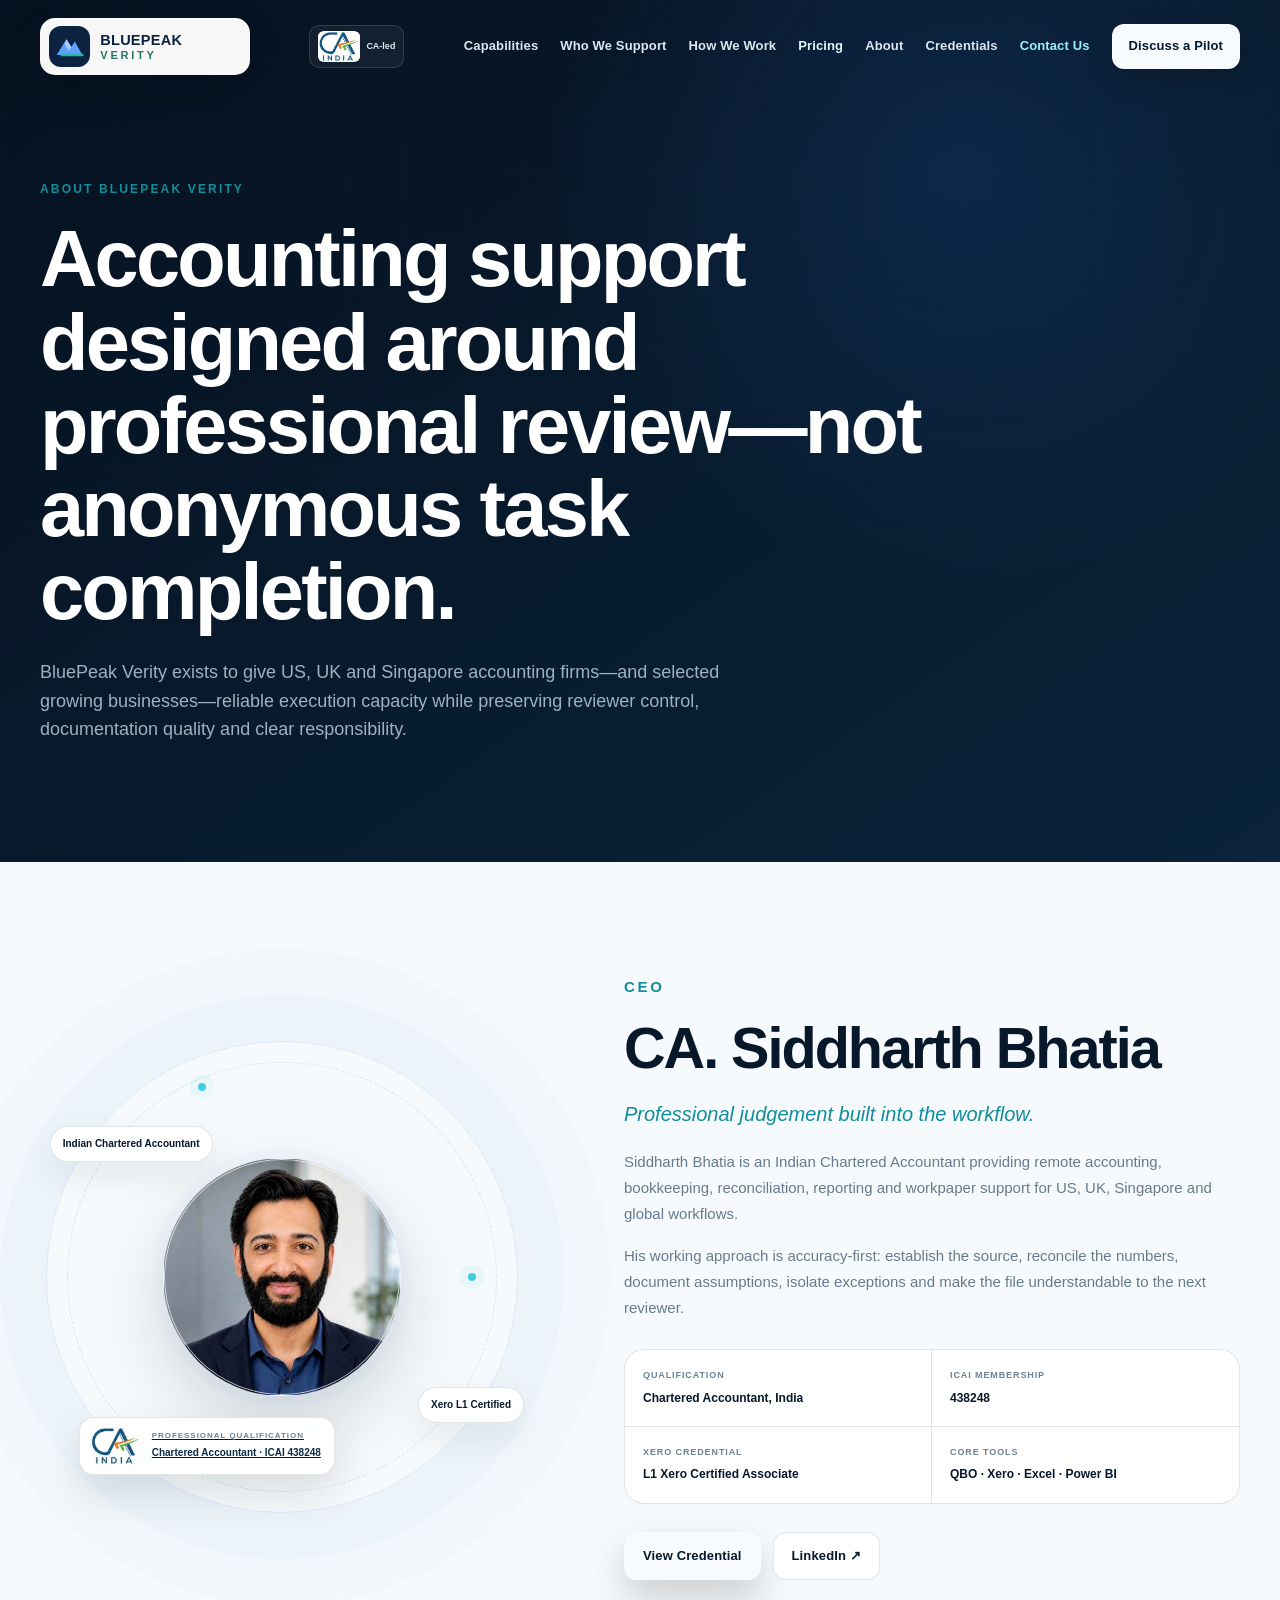
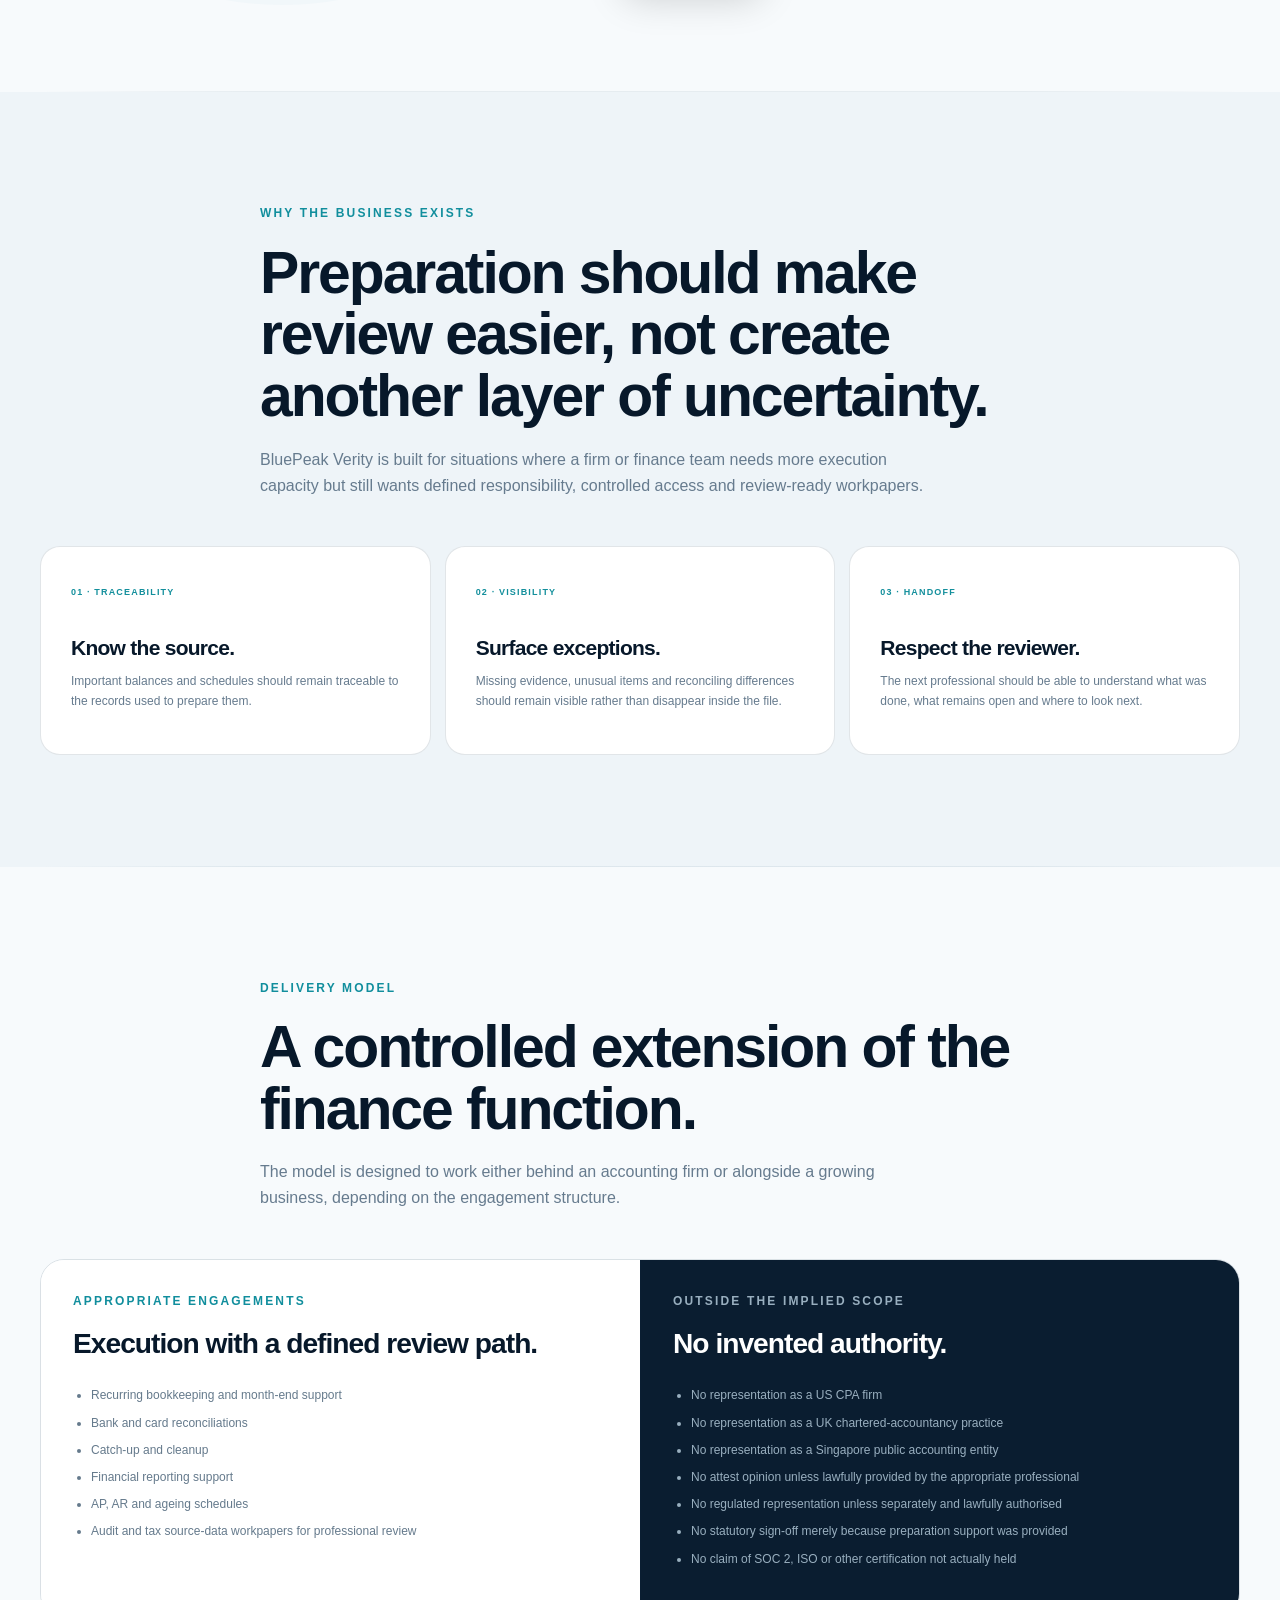
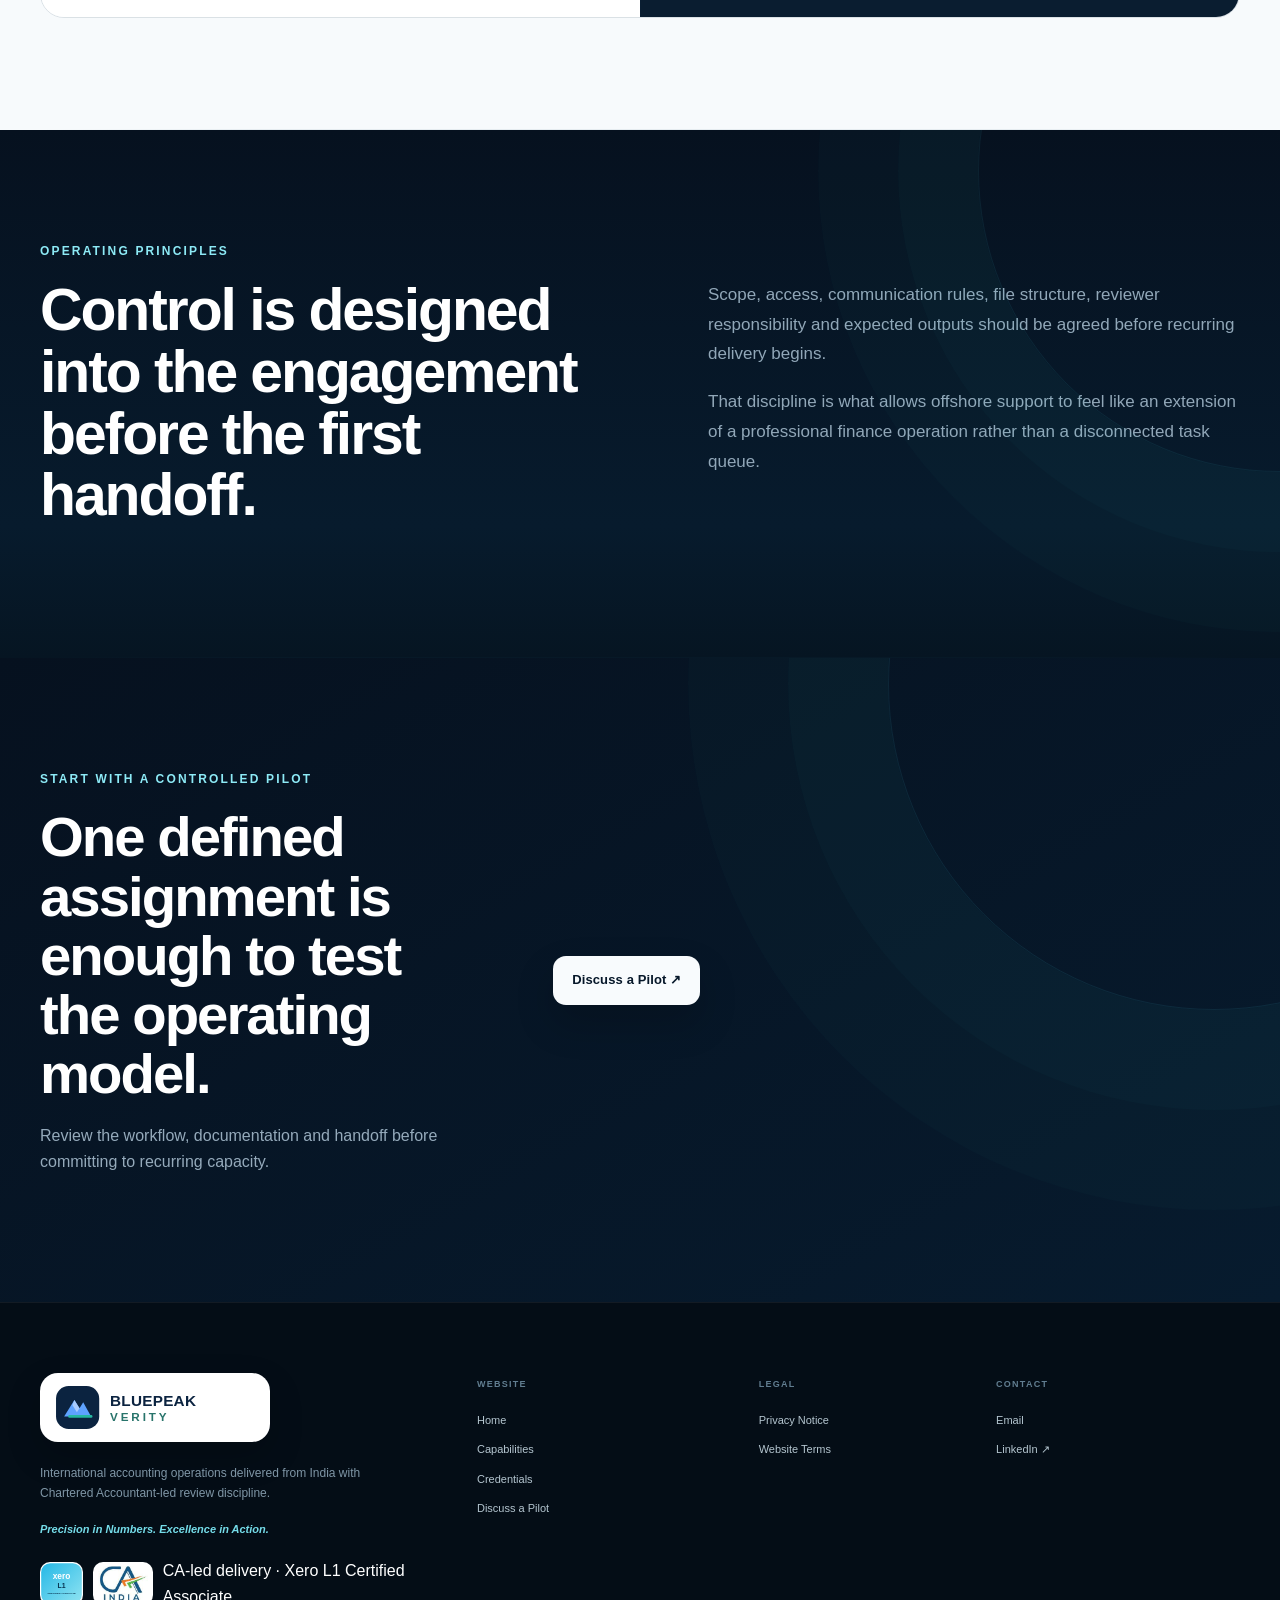
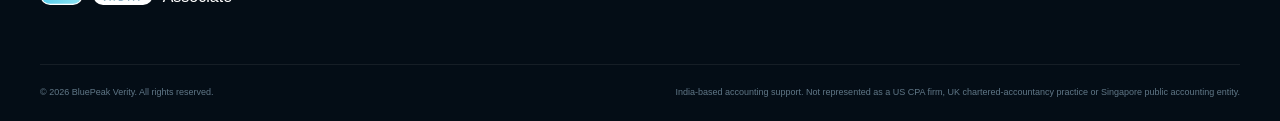
==== commit dc4e931b: "Align Siddharth profile title to CEO" ====
--- a/about.html
+++ b/about.html
@@ -7,14 +7,14 @@
   <link rel="canonical" href="https://bluepeakverity.com/about.html">
   <meta name="robots" content="index,follow,max-image-preview:large"><meta name="theme-color" content="#06111f"><meta name="referrer" content="strict-origin-when-cross-origin">
   <meta property="og:type" content="website"><meta property="og:title" content="About BluePeak Verity"><meta property="og:description" content="Chartered Accountant-led international accounting support built around control, reviewability and disciplined handoffs."><meta property="og:url" content="https://bluepeakverity.com/about.html"><meta property="og:image" content="https://bluepeakverity.com/assets/og-card.svg">
-  <link rel="icon" href="assets/favicon.svg" type="image/svg+xml"><link rel="stylesheet" href="assets/styles.css?v=20260807-definitive-1"><script defer src="assets/script.js?v=20260807-founder-xero-r2"></script>
+  <link rel="icon" href="assets/favicon.svg" type="image/svg+xml"><link rel="stylesheet" href="assets/styles.css?v=20260807-definitive-1"><script defer src="assets/script.js?v=20260912-ceo-r1"></script>
 </head>
 <body class="page-shell">
 <a class="skip-link" href="#main">Skip to main content</a><div class="site-progress" aria-hidden="true"><span></span></div>
 <header class="site-header" data-header><div class="container nav-shell"><a class="brand" href="index.html" aria-label="BluePeak Verity home"><img src="assets/logo.svg" alt="BluePeak Verity" width="216" height="58"></a><button class="nav-toggle" type="button" aria-expanded="false" aria-controls="site-nav" aria-label="Open navigation"><span></span><span></span></button><nav class="site-nav" id="site-nav" aria-label="Primary navigation"><a href="index.html#capabilities">Capabilities</a><a href="index.html#audiences">Who We Support</a><a href="index.html#operating-system">How We Work</a><a href="about.html" aria-current="page">About</a><a href="xero-certified.html">Credentials</a><a href="index.html#contact" class="nav-cta">Discuss a Pilot</a></nav></div></header>
 <main id="main">
   <section class="page-hero"><div class="container" data-reveal><p class="eyebrow">About BluePeak Verity</p><h1>Accounting support designed around professional review—not anonymous task completion.</h1><p>BluePeak Verity exists to give US, UK and Singapore accounting firms—and selected growing businesses—reliable execution capacity while preserving reviewer control, documentation quality and clear responsibility.</p></div></section>
-  <section class="section"><div class="container founder-layout"><div class="founder-photo-shell" data-reveal><div class="founder-photo-frame"><img src="assets/founder-original-attached.jpg" alt="CA Siddharth Bhatia, founder of BluePeak Verity" width="640" height="640" decoding="async"></div><div class="founder-orbit" aria-hidden="true"><i></i><i></i><i></i></div><span class="founder-label label-one">Indian Chartered Accountant</span><span class="founder-label label-two">Xero L1 Certified</span></div><div class="founder-copy" data-reveal><p class="eyebrow">Founder</p><h2>CA Siddharth Bhatia</h2><p class="founder-positioning"><em>Professional judgement built into the workflow.</em></p><p>Siddharth Bhatia is an Indian Chartered Accountant providing remote accounting, bookkeeping, reconciliation, reporting and workpaper support for US, UK, Singapore and global workflows.</p><p>His working approach is accuracy-first: establish the source, reconcile the numbers, document assumptions, isolate exceptions and make the file understandable to the next reviewer.</p><div class="founder-credentials"><div><span>Qualification</span><strong>Chartered Accountant, India</strong></div><div><span>ICAI membership</span><strong>438248</strong></div><div><span>Xero credential</span><strong>L1 Xero Certified Associate</strong></div><div><span>Core tools</span><strong>QBO · Xero · Excel · Power BI</strong></div></div><div class="hero-actions"><a class="btn btn-primary" href="xero-certified.html">View Credential</a><a class="btn btn-ghost dark" href="https://www.linkedin.com/in/ca-siddharth-bhatia" target="_blank" rel="noopener noreferrer">LinkedIn ↗</a></div></div></div></section>
+  <section class="section"><div class="container founder-layout"><div class="founder-photo-shell" data-reveal><div class="founder-photo-frame"><img src="assets/founder-original-attached.jpg" alt="CA Siddharth Bhatia, CEO of BluePeak Verity" width="640" height="640" decoding="async"></div><div class="founder-orbit" aria-hidden="true"><i></i><i></i><i></i></div><span class="founder-label label-one">Indian Chartered Accountant</span><span class="founder-label label-two">Xero L1 Certified</span></div><div class="founder-copy" data-reveal><p class="eyebrow">CEO</p><h2>CA Siddharth Bhatia</h2><p class="founder-positioning"><em>Professional judgement built into the workflow.</em></p><p>Siddharth Bhatia is an Indian Chartered Accountant providing remote accounting, bookkeeping, reconciliation, reporting and workpaper support for US, UK, Singapore and global workflows.</p><p>His working approach is accuracy-first: establish the source, reconcile the numbers, document assumptions, isolate exceptions and make the file understandable to the next reviewer.</p><div class="founder-credentials"><div><span>Qualification</span><strong>Chartered Accountant, India</strong></div><div><span>ICAI membership</span><strong>438248</strong></div><div><span>Xero credential</span><strong>L1 Xero Certified Associate</strong></div><div><span>Core tools</span><strong>QBO · Xero · Excel · Power BI</strong></div></div><div class="hero-actions"><a class="btn btn-primary" href="xero-certified.html">View Credential</a><a class="btn btn-ghost dark" href="https://www.linkedin.com/in/ca-siddharth-bhatia" target="_blank" rel="noopener noreferrer">LinkedIn ↗</a></div></div></div></section>
   <section class="section" style="background:#eef4f8"><div class="container section-intro" data-reveal><p class="eyebrow">Why the business exists</p><h2>Preparation should make review easier, not create another layer of uncertainty.</h2><p>BluePeak Verity is built for situations where a firm or finance team needs more execution capacity but still wants defined responsibility, controlled access and review-ready workpapers.</p></div><div class="container about-principles"><article class="principle-card" data-reveal><span>01 · TRACEABILITY</span><h3>Know the source.</h3><p>Important balances and schedules should remain traceable to the records used to prepare them.</p></article><article class="principle-card" data-reveal><span>02 · VISIBILITY</span><h3>Surface exceptions.</h3><p>Missing evidence, unusual items and reconciling differences should remain visible rather than disappear inside the file.</p></article><article class="principle-card" data-reveal><span>03 · HANDOFF</span><h3>Respect the reviewer.</h3><p>The next professional should be able to understand what was done, what remains open and where to look next.</p></article></div></section>
   <section class="section"><div class="container section-intro" data-reveal><p class="eyebrow">Delivery model</p><h2>A controlled extension of the finance function.</h2><p>The model is designed to work either behind an accounting firm or alongside a growing business, depending on the engagement structure.</p></div><div class="container scope-matrix" data-reveal><article><p class="eyebrow">Appropriate engagements</p><h3>Execution with a defined review path.</h3><ul><li>Recurring bookkeeping and month-end support</li><li>Bank and card reconciliations</li><li>Catch-up and cleanup</li><li>Financial reporting support</li><li>AP, AR and ageing schedules</li><li>Audit and tax source-data workpapers for professional review</li></ul></article><article><p class="eyebrow">Outside the implied scope</p><h3>No invented authority.</h3><ul><li>No representation as a US CPA firm</li><li>No representation as a UK chartered-accountancy practice</li><li>No representation as a Singapore public accounting entity</li><li>No attest opinion unless lawfully provided by the appropriate professional</li><li>No regulated representation unless separately and lawfully authorised</li><li>No statutory sign-off merely because preparation support was provided</li><li>No claim of SOC 2, ISO or other certification not actually held</li></ul></article></div></section>
   <section class="section section-dark"><div class="container split-heading"><div data-reveal><p class="eyebrow">Operating principles</p><h2>Control is designed into the engagement before the first handoff.</h2></div><div class="problem-copy" data-reveal><p>Scope, access, communication rules, file structure, reviewer responsibility and expected outputs should be agreed before recurring delivery begins.</p><p>That discipline is what allows offshore support to feel like an extension of a professional finance operation rather than a disconnected task queue.</p></div></div></section>
--- a/assets/styles.css
+++ b/assets/styles.css
@@ -1 +1 @@
-:root{--ink:#07182a;--ink-2:#10283f;--navy:#06111f;--navy-2:#0a1d31;--navy-3:#0c2d4b;--cyan:#4bdcf2;--cyan-2:#8deaf6;--blue:#2f7cf6;--ice:#eaf7fb;--paper:#f7fafc;--paper-2:#eef4f8;--white:#fff;--muted:#667b8e;--muted-dark:#9bb0c0;--line:rgba(9,42,69,.12);--line-dark:rgba(161,216,236,.18);--good:#50ddc6;--warn:#f4bd5e;--shadow:0 28px 80px rgba(4,22,37,.12);--radius:28px;--radius-sm:16px;--container:min(1200px,calc(100vw - 48px));--ease:cubic-bezier(.2,.75,.25,1)}*{box-sizing:border-box}html{scroll-behavior:smooth;scroll-padding-top:96px;background:var(--navy)}body{margin:0;background:var(--paper);color:var(--ink);font-family:Inter,ui-sans-serif,-apple-system,BlinkMacSystemFont,"Segoe UI",Helvetica,Arial,sans-serif;font-size:16px;line-height:1.6;-webkit-font-smoothing:antialiased;text-rendering:optimizeLegibility}body.nav-open{overflow:hidden}a{color:inherit}button,input,select,textarea{font:inherit}button{cursor:pointer}img,svg{display:block;max-width:100%}::selection{background:rgba(75,220,242,.32);color:var(--ink)}:focus-visible{outline:3px solid rgba(47,124,246,.5);outline-offset:4px;border-radius:8px}.container{width:var(--container);margin-inline:auto}.skip-link{position:fixed;left:18px;top:12px;z-index:9999;padding:10px 14px;background:#fff;color:#07182a;border-radius:10px;transform:translateY(-160%);transition:.2s}.skip-link:focus{transform:none}.site-progress{position:fixed;top:0;left:0;width:100%;height:2px;z-index:1000;background:transparent}.site-progress span{display:block;height:100%;width:0;background:linear-gradient(90deg,var(--blue),var(--cyan));box-shadow:0 0 12px rgba(75,220,242,.7)}.site-header{position:fixed;z-index:900;top:0;left:0;width:100%;padding:18px 0;transition:background .3s var(--ease),padding .3s var(--ease),box-shadow .3s var(--ease),border-color .3s var(--ease);border-bottom:1px solid transparent}.site-header.scrolled{padding:10px 0;background:rgba(5,17,30,.9);backdrop-filter:blur(18px) saturate(140%);-webkit-backdrop-filter:blur(18px) saturate(140%);border-color:rgba(255,255,255,.08);box-shadow:0 18px 46px rgba(0,0,0,.16)}.nav-shell{display:flex;align-items:center;justify-content:space-between;gap:32px}.brand{display:inline-flex;align-items:center;position:relative;z-index:2}.brand img{width:190px;height:auto;filter:brightness(0) invert(1);transition:opacity .2s}.brand:hover img{opacity:.88}.site-nav{display:flex;align-items:center;gap:28px;color:#dce8f1;font-size:13px;font-weight:700;letter-spacing:.01em}.site-nav a{text-decoration:none;position:relative;transition:color .2s}.site-nav>a:not(.nav-cta)::after{content:"";position:absolute;left:0;right:100%;bottom:-8px;height:1px;background:var(--cyan);transition:right .24s var(--ease)}.site-nav>a:not(.nav-cta):hover{color:#fff}.site-nav>a:not(.nav-cta):hover::after{right:0}.nav-cta{padding:11px 16px;border:1px solid rgba(255,255,255,.18);border-radius:12px;background:#f8fbfd;color:var(--ink)!important;box-shadow:0 10px 28px rgba(0,0,0,.18);transition:transform .2s var(--ease),box-shadow .2s var(--ease)!important}.nav-cta:hover{transform:translateY(-2px);box-shadow:0 14px 32px rgba(0,0,0,.24)}.nav-toggle{display:none;border:0;background:transparent;padding:10px;width:48px;height:48px;position:relative;z-index:3}.nav-toggle span{position:absolute;left:11px;width:26px;height:2px;background:#fff;border-radius:2px;transition:transform .25s var(--ease),top .25s var(--ease)}.nav-toggle span:first-child{top:17px}.nav-toggle span:last-child{top:29px}.nav-toggle[aria-expanded="true"] span:first-child{top:23px;transform:rotate(45deg)}.nav-toggle[aria-expanded="true"] span:last-child{top:23px;transform:rotate(-45deg)}.eyebrow{margin:0 0 18px;color:#118e9d;font-size:12px;font-weight:900;letter-spacing:.18em;text-transform:uppercase}.section-dark .eyebrow,.hero .eyebrow,.contact-section .eyebrow,.credential-section .eyebrow{color:var(--cyan-2)}h1,h2,h3,p{margin-top:0}h1,h2,h3{letter-spacing:-.035em;line-height:1.05}h1{font-size:clamp(46px,6.2vw,84px);font-weight:780}h2{font-size:clamp(36px,4.6vw,62px);font-weight:760;margin-bottom:20px}h2 span{color:#517084}.section-dark h2 span{color:#83a7bc}h3{font-size:clamp(21px,2.2vw,29px)}p{color:var(--muted);font-size:16px}.section{position:relative;padding:112px 0}.section-intro{max-width:760px;margin-bottom:48px}.section-intro>p:last-child{max-width:670px}.section-intro.centered{text-align:center;margin-inline:auto}.section-intro.centered>p:last-child{margin-inline:auto}.text-link{display:inline-flex;gap:8px;align-items:center;color:var(--ink);font-size:14px;font-weight:800;text-decoration:none;border-bottom:1px solid rgba(7,24,42,.24);padding-bottom:4px}.hero{min-height:860px;display:flex;align-items:center;position:relative;overflow:hidden;padding:142px 0 82px;background:radial-gradient(circle at 18% 12%,rgba(47,124,246,.16),transparent 38%),linear-gradient(145deg,#06111f 0%,#07192b 48%,#09243a 100%);color:#fff}.hero-grid-overlay{position:absolute;inset:0;opacity:.24;background-image:linear-gradient(rgba(121,193,226,.08) 1px,transparent 1px),linear-gradient(90deg,rgba(121,193,226,.08) 1px,transparent 1px);background-size:56px 56px;mask-image:linear-gradient(to bottom,#000 0,transparent 88%)}.hero::after{content:"";position:absolute;inset:auto 0 0;height:160px;background:linear-gradient(to bottom,transparent,var(--navy));pointer-events:none}.hero-aurora{position:absolute;border-radius:50%;filter:blur(90px);opacity:.22;pointer-events:none}.hero-aurora-a{width:520px;height:520px;background:#1775ff;left:-220px;top:180px}.hero-aurora-b{width:420px;height:420px;background:#22cadd;right:-120px;bottom:40px}.hero-layout{position:relative;z-index:1;display:grid;grid-template-columns:minmax(0,.92fr) minmax(560px,1.08fr);gap:62px;align-items:center}.signal-dot{display:inline-block;width:7px;height:7px;border-radius:50%;background:var(--good);box-shadow:0 0 0 7px rgba(80,221,198,.12);margin-right:10px;vertical-align:1px}.hero h1{max-width:710px;margin-bottom:26px;color:#f8fbff}.hero h1 span{display:block;color:#9cb3c6;font-weight:620}.hero-lead{max-width:630px;color:#b8c9d6;font-size:clamp(17px,1.45vw,20px);line-height:1.7;margin-bottom:30px}.hero-actions{display:flex;gap:12px;flex-wrap:wrap;margin-top:28px}.btn{display:inline-flex;align-items:center;justify-content:center;gap:10px;min-height:48px;padding:13px 18px;border-radius:13px;border:1px solid transparent;text-decoration:none;font-size:13px;font-weight:850;letter-spacing:.01em;transition:transform .2s var(--ease),box-shadow .2s var(--ease),background .2s,color .2s,border-color .2s}.btn:hover{transform:translateY(-2px)}.btn-primary{background:#f8fbfd;color:#07182a;box-shadow:0 18px 38px rgba(0,0,0,.18)}.btn-primary:hover{box-shadow:0 22px 42px rgba(0,0,0,.25)}.btn-ghost{color:#e7f0f6;border-color:rgba(255,255,255,.18);background:rgba(255,255,255,.035)}.btn-ghost:hover{background:rgba(255,255,255,.08);border-color:rgba(255,255,255,.32)}.btn-ghost.dark{color:var(--ink);border-color:var(--line);background:#fff}.btn-light{background:#fff;color:var(--ink)}.hero-proof{display:flex;flex-wrap:wrap;gap:9px;margin-top:30px}.hero-proof span{position:relative;padding:8px 10px 8px 25px;border:1px solid rgba(255,255,255,.1);border-radius:999px;background:rgba(255,255,255,.035);color:#c8d7e2;font-size:11px;font-weight:750;white-space:nowrap}.hero-proof span::before{content:"";position:absolute;left:10px;top:50%;width:6px;height:6px;border-radius:50%;background:var(--good);transform:translateY(-50%)}.control-stage{position:relative;perspective:1200px;min-width:0}.control-stage-glow{position:absolute;inset:10% 0 -8%;background:radial-gradient(ellipse at 50% 50%,rgba(50,172,232,.2),transparent 65%);filter:blur(26px);pointer-events:none}.control-console{position:relative;border:1px solid rgba(147,206,231,.2);border-radius:26px;background:linear-gradient(155deg,rgba(17,43,66,.96),rgba(7,25,41,.98));box-shadow:0 46px 100px rgba(0,0,0,.42),inset 0 1px rgba(255,255,255,.06);overflow:hidden;transform-style:preserve-3d;transition:transform .18s ease-out}.control-console::before{content:"";position:absolute;inset:0;background:linear-gradient(115deg,transparent 16%,rgba(255,255,255,.045) 46%,transparent 64%);transform:translateX(-120%);animation:consoleSheen 9s ease-in-out infinite;pointer-events:none}.console-topbar{display:flex;align-items:center;justify-content:space-between;gap:20px;padding:20px 22px;border-bottom:1px solid rgba(255,255,255,.08);background:rgba(255,255,255,.02)}.console-topbar>div{display:flex;flex-direction:column;gap:3px}.console-kicker{color:#6fcfe1;font-size:9px;font-weight:900;letter-spacing:.16em;text-transform:uppercase}.console-topbar strong{font-size:15px;letter-spacing:-.01em}.console-status{display:flex;align-items:center;gap:8px;color:#b7cbd8;font-size:10px;font-weight:800}.console-status i{width:7px;height:7px;border-radius:50%;background:var(--good);box-shadow:0 0 0 5px rgba(80,221,198,.08)}.workflow-rail{display:grid;grid-template-columns:1fr .32fr 1fr .32fr 1fr .32fr 1fr .32fr 1fr;align-items:center;padding:22px 22px 16px}.workflow-node{min-width:0;text-align:center}.workflow-node span{display:grid;place-items:center;width:30px;height:30px;margin:0 auto 7px;border:1px solid rgba(255,255,255,.13);border-radius:9px;background:rgba(255,255,255,.035);color:#8aa3b5;font-size:9px;font-weight:900}.workflow-node strong{display:block;color:#bed0dc;font-size:10px}.workflow-node small{display:block;color:#6f8798;font-size:8px;margin-top:2px}.workflow-node.complete span{border-color:rgba(80,221,198,.25);background:rgba(80,221,198,.1);color:#78ead6}.workflow-node.active span{border-color:rgba(75,220,242,.44);background:#123d59;color:#8ce9f6;box-shadow:0 0 0 5px rgba(75,220,242,.05)}.workflow-node.active strong{color:#fff}.workflow-link{height:1px;background:rgba(148,190,209,.16);position:relative;overflow:hidden}.workflow-link i{position:absolute;inset:0;background:linear-gradient(90deg,transparent,var(--cyan),transparent);transform:translateX(-100%);animation:dataFlow 3.4s linear infinite}.console-body{display:grid;grid-template-columns:1.08fr .92fr;gap:12px;padding:12px 16px 16px}.ledger-panel,.signal-panel{border:1px solid rgba(255,255,255,.08);border-radius:17px;background:rgba(255,255,255,.025);padding:15px}.panel-heading{display:flex;align-items:center;justify-content:space-between;gap:12px;margin-bottom:10px}.panel-heading span{font-size:10px;font-weight:850;color:#d6e4ed}.panel-heading em{font-style:normal;font-size:8px;color:#7891a3}.ledger-row{display:flex;align-items:center;justify-content:space-between;gap:14px;padding:11px 0;border-top:1px solid rgba(255,255,255,.06);font-size:9px}.ledger-row span{display:flex;align-items:center;color:#9db2c0}.ledger-row strong{color:#d9e7ef;font-size:9px}.ledger-row i{width:7px;height:7px;border-radius:50%;margin-right:8px;background:#496173}.ledger-row i.ok{background:var(--good)}.ledger-row.exception i{background:var(--warn)}.ledger-row.exception strong{color:#f0c671}.ledger-row.handoff{background:linear-gradient(90deg,transparent,rgba(75,220,242,.04));margin:0 -8px;padding-inline:8px;border-radius:8px}.ledger-row.handoff i{background:var(--cyan);box-shadow:0 0 0 5px rgba(75,220,242,.08)}.ledger-row.handoff strong{color:#96eaf5}.signal-visual{height:132px;margin:6px 0 12px}.signal-visual svg{width:100%;height:100%}.grid-line{stroke:rgba(150,197,216,.12);stroke-width:1}.chart-fill{fill:url(#chartFill)}.chart-line{fill:none;stroke:#62dff3;stroke-width:3;stroke-linecap:round;filter:drop-shadow(0 0 5px rgba(98,223,243,.22));stroke-dasharray:500;stroke-dashoffset:500;animation:drawLine 3s var(--ease) .4s forwards}.signal-metrics{display:grid;grid-template-columns:repeat(3,1fr);gap:6px}.signal-metrics div{padding:8px 7px;border:1px solid rgba(255,255,255,.06);border-radius:10px}.signal-metrics span,.signal-metrics strong{display:block}.signal-metrics span{font-size:7px;text-transform:uppercase;letter-spacing:.1em;color:#6d8798}.signal-metrics strong{font-size:8px;color:#c6d8e2;margin-top:2px}.console-footer{display:flex;align-items:center;justify-content:space-between;gap:16px;padding:13px 20px;background:#071522;border-top:1px solid rgba(255,255,255,.07);color:#849cab;font-size:8px}.console-footer span{display:flex;align-items:center;gap:8px}.console-footer span i{width:6px;height:6px;border-radius:50%;background:var(--good)}.console-footer em{color:#65dce9;font-style:italic}@keyframes dataFlow{to{transform:translateX(100%)}}@keyframes drawLine{to{stroke-dashoffset:0}}@keyframes consoleSheen{0%,68%{transform:translateX(-120%)}82%,100%{transform:translateX(120%)}}.credibility-rail{position:relative;z-index:3;background:#081725;color:#fff;border-top:1px solid rgba(255,255,255,.06);border-bottom:1px solid rgba(255,255,255,.06)}.credibility-grid{display:grid;grid-template-columns:repeat(4,1fr)}.credibility-grid>div{padding:26px 22px;border-right:1px solid rgba(255,255,255,.08)}.credibility-grid>div:first-child{padding-left:0}.credibility-grid>div:last-child{border:0;padding-right:0}.credibility-grid span{display:block;color:#62dbea;font-size:9px;font-weight:900;letter-spacing:.14em}.credibility-grid strong{display:block;margin:6px 0 2px;color:#f4f8fb;font-size:13px}.credibility-grid small{display:block;color:#8299a9;font-size:10px;line-height:1.5}.problem-section{background:#f7fafc}.split-heading{display:grid;grid-template-columns:1.05fr .95fr;gap:80px;align-items:start}.split-heading h2{max-width:680px}.problem-copy{padding-top:38px}.problem-copy p{font-size:17px;line-height:1.75}.problem-copy p+p{margin-top:18px}.pressure-grid{display:grid;grid-template-columns:repeat(4,1fr);margin-top:56px;border-top:1px solid var(--line);border-bottom:1px solid var(--line)}.pressure-grid article{padding:30px 28px 32px;border-right:1px solid var(--line)}.pressure-grid article:first-child{padding-left:0}.pressure-grid article:last-child{border-right:0;padding-right:0}.pressure-grid span{font-size:10px;font-weight:900;color:#138f9c;letter-spacing:.12em}.pressure-grid h3{font-size:19px;margin:32px 0 10px}.pressure-grid p{font-size:13px;margin:0;line-height:1.65}.section-dark{background:linear-gradient(180deg,#06111f,#071b2d 75%,#061522);color:#fff;overflow:hidden}.section-dark::before{content:"";position:absolute;width:600px;height:600px;right:-300px;top:-260px;border-radius:50%;border:1px solid rgba(75,220,242,.08);box-shadow:0 0 0 80px rgba(75,220,242,.02),0 0 0 160px rgba(75,220,242,.015)}.section-dark p{color:#91a7b8}.capabilities-shell{display:grid;grid-template-columns:.78fr 1.22fr;gap:18px;align-items:stretch}.capability-nav{display:flex;flex-direction:column;gap:7px}.capability-tab{width:100%;display:flex;align-items:center;gap:14px;text-align:left;padding:17px 18px;border:1px solid rgba(255,255,255,.07);border-radius:14px;background:rgba(255,255,255,.02);color:#9bb0bf;font-size:13px;font-weight:750;transition:.22s var(--ease)}.capability-tab span{width:26px;color:#5e788b;font-size:9px;font-weight:900;letter-spacing:.1em}.capability-tab:hover{background:rgba(255,255,255,.045);color:#fff}.capability-tab.active{background:linear-gradient(90deg,rgba(75,220,242,.1),rgba(47,124,246,.05));border-color:rgba(75,220,242,.24);color:#fff;transform:translateX(5px)}.capability-tab.active span{color:#70dfec}.capability-display{min-height:440px;display:grid;grid-template-columns:1.15fr .85fr;grid-template-rows:auto 1fr auto;column-gap:34px;padding:42px;border:1px solid rgba(138,198,223,.14);border-radius:26px;background:linear-gradient(145deg,rgba(19,50,74,.72),rgba(7,25,41,.88));box-shadow:0 28px 80px rgba(0,0,0,.18)}.capability-head{grid-column:1/2}.capability-head>span{color:#57d8e9;font-size:9px;font-weight:900;letter-spacing:.15em}.capability-head h3{color:#fff;font-size:clamp(28px,3vw,40px);margin:10px 0 14px}.capability-head p{font-size:14px;line-height:1.7}.capability-diagram{grid-column:2/3;grid-row:1/3;align-self:center;display:grid;grid-template-columns:1fr 40px 1fr 40px 1fr;align-items:center}.capability-diagram i{height:1px;background:linear-gradient(90deg,rgba(75,220,242,.2),rgba(75,220,242,.7));position:relative}.capability-diagram i::after{content:"";position:absolute;right:-1px;top:50%;width:5px;height:5px;border-top:1px solid #68dfea;border-right:1px solid #68dfea;transform:translateY(-50%) rotate(45deg)}.cap-node{display:grid;place-items:center;aspect-ratio:1;border:1px solid rgba(255,255,255,.1);border-radius:50%;color:#7e95a5;font-size:8px;font-weight:900;letter-spacing:.08em}.cap-node.active{border-color:rgba(75,220,242,.42);background:rgba(75,220,242,.08);color:#a9f3fb;box-shadow:0 0 0 12px rgba(75,220,242,.025)}.capability-points{grid-column:1/2;list-style:none;padding:0;margin:26px 0 0}.capability-points li{position:relative;padding:9px 0 9px 24px;border-top:1px solid rgba(255,255,255,.06);color:#c1d2dc;font-size:12px}.capability-points li::before{content:"✓";position:absolute;left:2px;color:var(--good);font-weight:900}.capability-boundary{grid-column:1/-1;margin:28px 0 0;padding-top:18px;border-top:1px solid rgba(255,255,255,.08);font-size:10px!important;color:#70899b!important}.operating-section{background:#eef4f8}.operating-layout{display:grid;grid-template-columns:.78fr 1.22fr;gap:88px;align-items:start}.sticky-copy{position:sticky;top:130px}.operating-flow{position:relative}.operating-flow::before{content:"";position:absolute;left:29px;top:32px;bottom:32px;width:1px;background:linear-gradient(to bottom,#4bdcf2 0%,#9bc3d4 50%,rgba(155,195,212,.15) 100%)}.operating-step{position:relative;display:grid;grid-template-columns:60px 1fr;gap:24px;padding:0 0 42px}.operating-step:last-child{padding-bottom:0}.operating-step>span{position:relative;z-index:2;display:grid;place-items:center;width:60px;height:60px;border-radius:18px;background:#f9fcfd;border:1px solid rgba(12,65,91,.12);box-shadow:0 10px 28px rgba(8,38,60,.07);font-size:10px;font-weight:900;color:#138f9c}.operating-step>div{padding:4px 0 34px;border-bottom:1px solid rgba(7,24,42,.1)}.operating-step:last-child>div{border:0}.operating-step p{margin:0 0 4px;font-size:10px;font-weight:900;letter-spacing:.15em;text-transform:uppercase;color:#138f9c}.operating-step h3{margin:0 0 10px;font-size:24px}.operating-step small{display:block;color:#667b8e;max-width:570px;font-size:13px;line-height:1.7}.audience-section{background:#fff}.audience-shell{border:1px solid var(--line);border-radius:28px;overflow:hidden;box-shadow:0 26px 70px rgba(8,34,54,.07)}.audience-tabs{display:grid;grid-template-columns:repeat(4,1fr);border-bottom:1px solid var(--line);background:#f7fafc}.audience-tab{padding:20px;border:0;border-right:1px solid var(--line);background:transparent;color:#6a7f91;font-size:12px;font-weight:850}.audience-tab:last-child{border-right:0}.audience-tab.active{background:#fff;color:#0b2a43;box-shadow:inset 0 -2px #23bccd}.audience-panel{display:grid;grid-template-columns:1fr 1fr;gap:70px;padding:52px}.audience-copy h3{font-size:clamp(28px,3vw,42px);margin-bottom:16px}.audience-copy p{line-height:1.75}.audience-proof{display:grid;grid-template-columns:1fr 1fr;border:1px solid var(--line);border-radius:20px;overflow:hidden}.audience-proof div{padding:22px;border-right:1px solid var(--line);border-bottom:1px solid var(--line)}.audience-proof div:nth-child(2n){border-right:0}.audience-proof div:nth-last-child(-n+2){border-bottom:0}.audience-proof span,.audience-proof strong{display:block}.audience-proof span{color:#138f9c;font-size:9px;font-weight:900;letter-spacing:.13em;text-transform:uppercase}.audience-proof strong{margin-top:8px;font-size:13px;line-height:1.45}.tech-section{background:#081725;color:#fff}.tech-section::before{content:"";position:absolute;inset:0;background:linear-gradient(90deg,transparent 0 49.9%,rgba(255,255,255,.025) 50%,transparent 50.1%);pointer-events:none}.tech-layout{display:grid;grid-template-columns:.7fr 1.3fr;gap:80px;align-items:start}.tech-layout>div:first-child{position:sticky;top:130px}.tech-layout h2{color:#fff}.tech-layout p{color:#8fa7b7}.tech-grid{display:grid;grid-template-columns:1fr 1fr;gap:14px}.tech-card{min-height:220px;padding:28px;border:1px solid rgba(255,255,255,.08);border-radius:20px;background:rgba(255,255,255,.025);transition:transform .25s var(--ease),border-color .25s,background .25s}.tech-card:hover{transform:translateY(-4px);border-color:rgba(75,220,242,.22);background:rgba(255,255,255,.04)}.tech-card>span{display:inline-grid;place-items:center;min-width:50px;height:35px;padding:0 10px;border:1px solid rgba(75,220,242,.18);border-radius:10px;color:#68ddeb;background:rgba(75,220,242,.06);font-size:10px;font-weight:900;letter-spacing:.08em}.tech-card h3{margin:34px 0 10px;color:#fff;font-size:22px}.tech-card p{font-size:12px;line-height:1.7;margin-bottom:18px}.tech-card small{font-size:9px;color:#728b9d;text-transform:uppercase;font-weight:900;letter-spacing:.12em}.tech-card.featured{background:linear-gradient(145deg,rgba(47,124,246,.1),rgba(75,220,242,.04));border-color:rgba(84,160,255,.18)}.engagement-section{background:#f7fafc}.engagement-track{display:grid;grid-template-columns:repeat(4,1fr);gap:10px;position:relative}.process-card{min-height:330px;padding:28px 24px;border:1px solid var(--line);border-radius:20px;background:#fff;transition:.25s var(--ease);position:relative;overflow:hidden}.process-card::before{content:"";position:absolute;left:0;top:0;height:3px;width:0;background:linear-gradient(90deg,var(--blue),var(--cyan));transition:width .4s var(--ease)}.process-card.active,.process-card:hover{transform:translateY(-6px);box-shadow:var(--shadow);border-color:rgba(47,124,246,.16)}.process-card.active::before,.process-card:hover::before{width:100%}.process-card>span{font-size:10px;color:#138f9c;font-weight:900;letter-spacing:.12em}.process-card>p{margin:70px 0 4px;color:#6a7e90;font-size:10px;font-weight:900;text-transform:uppercase;letter-spacing:.13em}.process-card h3{font-size:22px;margin:0 0 14px}.process-card small{color:#6c8193;font-size:12px;line-height:1.7}.quality-section{background:#fff}.quality-grid{display:grid;grid-template-columns:1fr 1fr;gap:100px;align-items:center}.quality-visual{position:relative;aspect-ratio:1;max-width:500px;margin-inline:auto;border-radius:50%;background:radial-gradient(circle,rgba(47,124,246,.08) 0 18%,transparent 18.5% 31%,rgba(29,166,183,.08) 31.5% 31.8%,transparent 32% 48%,rgba(7,24,42,.07) 48.3% 48.6%,transparent 49%);border:1px solid rgba(7,24,42,.05)}.quality-core{position:absolute;inset:38%;display:grid;place-items:center;border-radius:50%;background:#07182a;color:#fff;font-size:10px;font-weight:900;letter-spacing:.14em;box-shadow:0 22px 55px rgba(7,24,42,.2)}.quality-visual>span{--a:calc(var(--i)*60deg - 90deg);position:absolute;left:50%;top:50%;transform:translate(-50%,-50%) rotate(var(--a)) translateY(-205px) rotate(calc(var(--a)*-1));display:grid;place-items:center;width:86px;height:34px;border:1px solid var(--line);border-radius:999px;background:#fff;box-shadow:0 12px 28px rgba(7,24,42,.07);font-size:8px;font-weight:900;color:#2b556d;letter-spacing:.08em}.quality-principles{display:grid;gap:12px;margin-top:30px}.quality-principles div{display:grid;grid-template-columns:130px 1fr;gap:20px;padding:16px 0;border-top:1px solid var(--line)}.quality-principles strong{font-size:12px}.quality-principles span{color:#6a7f91;font-size:12px}.confidentiality-section{background:#e9f1f6}.confidentiality-shell{display:grid;grid-template-columns:.78fr 1.22fr;gap:70px;align-items:start}.control-matrix{display:grid;grid-template-columns:1fr 1fr;border:1px solid rgba(7,24,42,.1);border-radius:24px;overflow:hidden;background:#f8fbfd;box-shadow:0 24px 60px rgba(7,24,42,.06)}.control-matrix div{padding:24px;border-right:1px solid var(--line);border-bottom:1px solid var(--line)}.control-matrix div:nth-child(2n){border-right:0}.control-matrix div:nth-last-child(-n+2){border-bottom:0}.control-matrix span,.control-matrix strong{display:block}.control-matrix span{font-size:9px;color:#138f9c;text-transform:uppercase;letter-spacing:.12em;font-weight:900}.control-matrix strong{font-size:13px;line-height:1.45;margin-top:8px}.security-note{grid-column:1/-1;margin:0;padding-top:24px;border-top:1px solid rgba(7,24,42,.1);font-size:11px}.founder-section{background:#f7fafc;overflow:hidden}.founder-layout{display:grid;grid-template-columns:.88fr 1.12fr;gap:100px;align-items:center}.founder-photo-shell{position:relative;display:grid;place-items:center;min-height:520px}.founder-photo-shell::before{content:"";position:absolute;width:470px;height:470px;border-radius:50%;border:1px solid rgba(47,124,246,.14);box-shadow:0 0 0 46px rgba(47,124,246,.025),0 0 0 92px rgba(19,143,156,.025)}.founder-photo-frame{position:relative;z-index:2;width:270px;aspect-ratio:1;border-radius:50%;padding:8px;background:#fff;box-shadow:0 24px 60px rgba(7,24,42,.16),0 0 0 1px rgba(19,143,156,.12)}.founder-photo-frame img{width:100%;height:100%;border-radius:50%;object-fit:cover;object-position:center 23%;image-rendering:auto}.founder-orbit{position:absolute;width:430px;height:430px;border-radius:50%;border:1px dashed rgba(19,143,156,.18);animation:orbitSpin 28s linear infinite}.founder-orbit i{position:absolute;width:8px;height:8px;border-radius:50%;background:#43cedf;box-shadow:0 0 0 8px rgba(67,206,223,.08)}.founder-orbit i:nth-child(1){top:20px;left:130px}.founder-orbit i:nth-child(2){right:20px;top:210px}.founder-orbit i:nth-child(3){bottom:30px;left:80px}.founder-label{position:absolute;z-index:3;padding:9px 12px;border:1px solid var(--line);border-radius:999px;background:rgba(255,255,255,.93);box-shadow:0 14px 34px rgba(7,24,42,.08);font-size:10px;font-weight:850}.label-one{left:2%;top:21%}.label-two{right:0;bottom:22%}.founder-copy h2{white-space:nowrap;font-size:clamp(38px,4.5vw,60px)}.founder-positioning{color:#0f8d9b!important;font-size:20px!important;line-height:1.5!important}.founder-copy>p{font-size:15px;line-height:1.75}.founder-credentials{display:grid;grid-template-columns:1fr 1fr;margin-top:28px;border:1px solid var(--line);border-radius:20px;overflow:hidden;background:#fff}.founder-credentials div{padding:18px;border-right:1px solid var(--line);border-bottom:1px solid var(--line)}.founder-credentials div:nth-child(2n){border-right:0}.founder-credentials div:nth-last-child(-n+2){border-bottom:0}.founder-credentials span,.founder-credentials strong{display:block}.founder-credentials span{color:#6d8293;font-size:9px;text-transform:uppercase;font-weight:900;letter-spacing:.1em}.founder-credentials strong{margin-top:6px;font-size:12px}@keyframes orbitSpin{to{transform:rotate(360deg)}}.credential-section{padding:66px 0;background:linear-gradient(125deg,#07182a,#0a2b48);color:#fff}.credential-showcase{display:grid;grid-template-columns:120px 1fr auto;gap:28px;align-items:center}.xero-mark{width:108px;height:108px;border-radius:26px;background:linear-gradient(160deg,#1aadd8,#8be8f5);display:grid;place-items:center;box-shadow:0 18px 46px rgba(0,0,0,.2)}.xero-mark span,.xero-mark strong{display:block;text-align:center}.xero-mark span{color:#fff;font-size:27px;font-weight:900;letter-spacing:-.05em}.xero-mark strong{color:#06334c;font-size:24px;line-height:1}.credential-showcase h2{font-size:36px;color:#fff;margin-bottom:8px}.credential-showcase p{color:#9fb4c3;margin:0;font-size:13px}.pricing-section{background:#f4f8fb}.pricing-grid{display:grid;grid-template-columns:repeat(3,1fr);gap:14px}.price-card{position:relative;min-height:360px;padding:30px;border:1px solid var(--line);border-radius:22px;background:#fff;transition:.25s var(--ease)}.price-card:hover{transform:translateY(-5px);box-shadow:var(--shadow)}.price-card.featured{border-color:rgba(47,124,246,.35);box-shadow:0 18px 48px rgba(47,124,246,.09)}.price-card>span{font-size:9px;color:#138f9c;font-weight:900;letter-spacing:.14em}.price-card h3{margin:44px 0 14px;font-size:22px}.price{display:flex;align-items:baseline;gap:8px}.price strong{font-size:36px;letter-spacing:-.04em}.price small{color:#6d8293;font-size:10px}.price-card>p:not(.price){font-size:12px;line-height:1.7;min-height:80px}.price-card>a{position:absolute;left:30px;bottom:28px;font-size:12px;font-weight:850;text-decoration:none;border-bottom:1px solid rgba(7,24,42,.18)}.pricing-disclaimer{font-size:10px;text-align:center;margin-top:24px;color:#738797}.faq-section{background:#fff}.faq-layout{display:grid;grid-template-columns:.72fr 1.28fr;gap:90px;align-items:start}.faq-list{border-top:1px solid var(--line)}.faq-list details{border-bottom:1px solid var(--line);padding:0}.faq-list summary{position:relative;list-style:none;padding:24px 50px 24px 0;font-size:15px;font-weight:800;cursor:pointer}.faq-list summary::-webkit-details-marker{display:none}.faq-list summary::after{content:"+";position:absolute;right:8px;top:20px;width:30px;height:30px;display:grid;place-items:center;border:1px solid var(--line);border-radius:50%;font-size:18px;font-weight:400;transition:transform .2s}.faq-list details[open] summary::after{transform:rotate(45deg)}.faq-list details p{padding:0 60px 24px 0;font-size:13px;line-height:1.75}.contact-section{background:linear-gradient(150deg,#06111f,#071b2e);color:#fff;overflow:hidden}.contact-section::before{content:"";position:absolute;width:650px;height:650px;right:-260px;top:-300px;border-radius:50%;border:1px solid rgba(75,220,242,.09);box-shadow:0 0 0 100px rgba(75,220,242,.02),0 0 0 200px rgba(75,220,242,.015)}.contact-shell{position:relative;display:grid;grid-template-columns:.78fr 1.22fr;gap:74px;align-items:start}.contact-copy h2{color:#fff;font-size:clamp(38px,4.4vw,60px)}.contact-copy>p{color:#95aabb}.direct-contact{display:grid;margin-top:42px;border-top:1px solid rgba(255,255,255,.1)}.direct-contact a{display:flex;align-items:center;justify-content:space-between;gap:20px;padding:15px 0;border-bottom:1px solid rgba(255,255,255,.1);text-decoration:none}.direct-contact span{font-size:9px;color:#6fdbea;text-transform:uppercase;font-weight:900;letter-spacing:.12em}.direct-contact strong{font-size:11px;color:#cfdee7}.pilot-form{position:relative;padding:34px;border:1px solid rgba(145,201,226,.16);border-radius:26px;background:linear-gradient(150deg,rgba(20,48,70,.92),rgba(9,29,46,.96));box-shadow:0 32px 80px rgba(0,0,0,.28)}.form-progress{display:flex;align-items:center;gap:12px;margin-bottom:30px}.form-progress span{width:34px;height:34px;display:grid;place-items:center;border:1px solid rgba(255,255,255,.1);border-radius:50%;color:#6f899a;font-size:9px;font-weight:900}.form-progress span.active{border-color:rgba(75,220,242,.45);color:#9cf0fa;background:rgba(75,220,242,.09)}.form-progress i{flex:1;height:1px;background:rgba(255,255,255,.08)}.form-kicker{color:#67d9e7!important;font-size:9px!important;font-weight:900;text-transform:uppercase;letter-spacing:.13em}.form-step h3{color:#fff;font-size:28px;margin-bottom:24px}.choice-grid{display:grid;grid-template-columns:repeat(3,1fr);gap:10px;margin-bottom:28px}.choice-grid.compact{grid-template-columns:repeat(3,1fr)}.choice-grid label{position:relative}.choice-grid input{position:absolute;opacity:0;pointer-events:none}.choice-grid span{display:grid;place-items:center;min-height:64px;padding:12px;border:1px solid rgba(255,255,255,.1);border-radius:13px;background:rgba(255,255,255,.025);color:#adc0cc;text-align:center;font-size:11px;font-weight:800;transition:.2s}.choice-grid input:checked+span{border-color:rgba(75,220,242,.48);background:rgba(75,220,242,.08);color:#fff;box-shadow:inset 0 0 0 1px rgba(75,220,242,.08)}.choice-grid input:focus-visible+span{outline:3px solid rgba(75,220,242,.32);outline-offset:2px}.field-row{display:grid;grid-template-columns:1fr 1fr;gap:12px}.field{display:grid;gap:7px;margin-bottom:12px}.field>span{font-size:9px;color:#8fa7b7;text-transform:uppercase;letter-spacing:.1em;font-weight:900}.field input,.field select,.field textarea{width:100%;border:1px solid rgba(255,255,255,.1);border-radius:12px;background:#0a2033;color:#edf6fa;padding:13px 14px;outline:0}.field input::placeholder,.field textarea::placeholder{color:#60798c}.field input:focus,.field select:focus,.field textarea:focus{border-color:rgba(75,220,242,.48);box-shadow:0 0 0 3px rgba(75,220,242,.06)}.field select option{color:#07182a}.form-nav{display:flex;justify-content:space-between;gap:10px;margin-top:18px}.form-note{font-size:10px!important;color:#70899a!important;line-height:1.6}.form-message{min-height:18px;margin:14px 0 0;color:#86e5ee!important;font-size:10px!important}.site-footer{background:#040d16;color:#fff;padding:70px 0 22px;border-top:1px solid rgba(255,255,255,.06)}.footer-top{display:grid;grid-template-columns:1.7fr 1fr .8fr 1.1fr;gap:60px;padding-bottom:54px}.footer-brand img{width:190px;filter:brightness(0) invert(1)}.footer-brand p{max-width:360px;margin:22px 0 12px;color:#7f96a6;font-size:12px}.footer-brand strong{color:#75dce9;font-size:11px;font-style:italic}.footer-col h2{color:#617d90;font-size:9px;text-transform:uppercase;letter-spacing:.14em;margin:7px 0 16px}.footer-col a{display:block;color:#b5c6d0;text-decoration:none;font-size:11px;padding:6px 0;transition:color .2s}.footer-col a:hover{color:#fff}.footer-bottom{display:flex;justify-content:space-between;gap:30px;padding-top:20px;border-top:1px solid rgba(255,255,255,.07);color:#607787;font-size:9px}.page-hero{position:relative;padding:180px 0 100px;background:radial-gradient(circle at 75% 20%,rgba(47,124,246,.14),transparent 35%),linear-gradient(145deg,#06111f,#09233a);color:#fff;overflow:hidden}.page-hero::after{content:"";position:absolute;inset:0;background-image:linear-gradient(rgba(121,193,226,.06) 1px,transparent 1px),linear-gradient(90deg,rgba(121,193,226,.06) 1px,transparent 1px);background-size:58px 58px;opacity:.26;mask-image:linear-gradient(#000,transparent)}.page-hero .container{position:relative;z-index:1}.page-hero h1{max-width:920px;color:#fff;margin-bottom:24px}.page-hero p:not(.eyebrow){max-width:720px;color:#9db1c0;font-size:18px}.content-prose{max-width:860px}.content-prose h2{font-size:26px;margin:48px 0 12px}.content-prose p{font-size:14px;line-height:1.8}.content-prose a{color:#087f92}.legal-note{padding:20px 22px;border-left:3px solid #19aebe;background:#edf8fa;border-radius:0 14px 14px 0;color:#3d586b;font-size:13px;line-height:1.7}.page-shell{background:#f7fafc}.about-principles{display:grid;grid-template-columns:repeat(3,1fr);gap:14px}.principle-card{padding:30px;border:1px solid var(--line);border-radius:20px;background:#fff}.principle-card span{font-size:9px;color:#138f9c;font-weight:900;letter-spacing:.13em}.principle-card h3{font-size:21px;margin:34px 0 12px}.principle-card p{font-size:12px;line-height:1.7}.scope-matrix{display:grid;grid-template-columns:1fr 1fr;border:1px solid var(--line);border-radius:24px;overflow:hidden}.scope-matrix article{padding:32px;background:#fff}.scope-matrix article+article{border-left:1px solid var(--line);background:#0a1d30;color:#fff}.scope-matrix article+article p,.scope-matrix article+article li{color:#99afbf}.scope-matrix ul{padding-left:18px}.scope-matrix li{margin:8px 0;color:#657a8c;font-size:12px}.credential-page-hero{padding-bottom:80px}.credential-record{display:grid;grid-template-columns:.75fr 1.25fr;gap:70px;align-items:center}.credential-badge-large{aspect-ratio:1;max-width:360px;border-radius:74px;background:linear-gradient(160deg,#1aaed9,#96eef7);display:grid;place-items:center;box-shadow:0 30px 80px rgba(11,57,80,.2)}.credential-badge-large span,.credential-badge-large strong{display:block;text-align:center}.credential-badge-large span{font-size:64px;color:#fff;font-weight:900;letter-spacing:-.06em}.credential-badge-large strong{font-size:48px;color:#073450;line-height:.9}.credential-meta-table{border:1px solid var(--line);border-radius:20px;overflow:hidden}.credential-meta-table div{display:grid;grid-template-columns:160px 1fr;gap:20px;padding:17px 20px;border-bottom:1px solid var(--line);background:#fff}.credential-meta-table div:last-child{border-bottom:0}.credential-meta-table span{color:#6a7f91;font-size:11px}.credential-meta-table strong{font-size:12px}.boundary-note{margin-top:22px;font-size:11px!important;color:#718696!important}.not-found{min-height:100vh;display:grid;place-items:center;background:radial-gradient(circle at 50% 35%,rgba(47,124,246,.15),transparent 35%),#06111f;color:#fff;text-align:center}.not-found h1{font-size:clamp(54px,9vw,110px);margin:6px 0 14px}.not-found p{color:#8fa7b7}.not-found .btn{margin-top:20px}[data-reveal]{opacity:0;transform:translateY(22px);transition:opacity .75s var(--ease),transform .75s var(--ease)}[data-reveal].is-visible{opacity:1;transform:none}@media(max-width:1100px){:root{--container:min(100% - 36px,1080px)}.site-nav{gap:18px;font-size:12px}.brand img{width:174px}.hero-layout{grid-template-columns:1fr 1fr;gap:34px}.hero{min-height:auto;padding-top:140px}.control-console{transform:none!important}.workflow-node small{display:none}.console-body{grid-template-columns:1fr}.signal-panel{display:none}.capabilities-shell,.operating-layout,.tech-layout,.confidentiality-shell,.faq-layout,.contact-shell{grid-template-columns:1fr;gap:48px}.sticky-copy,.tech-layout>div:first-child{position:static}.capability-display{min-height:390px}.tech-grid{grid-template-columns:repeat(4,1fr)}.tech-card{min-height:240px}.tech-card h3{font-size:18px}.founder-layout{gap:52px}.founder-copy h2{white-space:normal}.credential-showcase{grid-template-columns:100px 1fr}.credential-showcase>.btn{grid-column:1/-1;justify-self:start}.footer-top{grid-template-columns:1.5fr 1fr 1fr;gap:40px}.footer-col:last-child{grid-column:2/4}}@media(max-width:900px){.site-header{padding:12px 0}.nav-toggle{display:block}.site-nav{position:fixed;inset:0;background:rgba(4,13,22,.98);backdrop-filter:blur(20px);display:flex;flex-direction:column;align-items:stretch;justify-content:center;gap:0;padding:100px 30px 38px;transform:translateX(100%);visibility:hidden;transition:transform .3s var(--ease),visibility .3s}.site-nav.open{transform:none;visibility:visible}.site-nav a{font-size:20px;padding:16px 0;border-bottom:1px solid rgba(255,255,255,.08)}.site-nav>a:not(.nav-cta)::after{display:none}.site-nav .nav-cta{margin-top:24px;text-align:center;border:0;padding:15px 18px}.brand img{width:176px}.hero-layout{grid-template-columns:1fr}.hero-copy{max-width:720px}.hero h1{max-width:760px}.control-stage{max-width:720px}.hero{padding-bottom:72px}.credibility-grid{grid-template-columns:1fr 1fr}.credibility-grid>div{border-bottom:1px solid rgba(255,255,255,.08)}.credibility-grid>div:nth-child(2n){border-right:0}.credibility-grid>div:nth-last-child(-n+2){border-bottom:0}.credibility-grid>div:first-child{padding-left:22px}.credibility-grid>div:last-child{padding-right:22px}.split-heading,.quality-grid,.founder-layout,.credential-record{grid-template-columns:1fr;gap:48px}.problem-copy{padding-top:0}.pressure-grid{grid-template-columns:1fr 1fr}.pressure-grid article:nth-child(2){border-right:0}.pressure-grid article:nth-child(-n+2){border-bottom:1px solid var(--line)}.pressure-grid article:first-child{padding-left:28px}.pressure-grid article:last-child{padding-right:28px}.capabilities-shell{grid-template-columns:1fr}.capability-nav{display:grid;grid-template-columns:1fr 1fr}.capability-tab.active{transform:none}.capability-display{grid-template-columns:1fr;min-height:0}.capability-head,.capability-diagram,.capability-points{grid-column:1}.capability-diagram{grid-row:auto;max-width:430px;margin:30px 0}.audience-panel{grid-template-columns:1fr;gap:34px}.tech-grid{grid-template-columns:1fr 1fr}.engagement-track{grid-template-columns:1fr 1fr}.quality-visual{max-width:440px}.founder-photo-shell{min-height:480px}.credential-showcase{grid-template-columns:100px 1fr}.pricing-grid{grid-template-columns:1fr}.price-card{min-height:300px}.footer-top{grid-template-columns:1fr 1fr}.footer-brand{grid-column:1/-1}.footer-col:last-child{grid-column:auto}.footer-bottom{flex-direction:column}}@media(max-width:640px){:root{--container:calc(100% - 28px);--radius:22px}html{scroll-padding-top:78px}.section{padding:82px 0}.eyebrow{font-size:10px;letter-spacing:.15em;margin-bottom:14px}h1{font-size:clamp(40px,13vw,56px)}h2{font-size:clamp(32px,10vw,44px)}p{font-size:14px}.hero{padding:112px 0 58px;min-height:auto}.hero-layout{gap:44px}.hero h1 span{display:inline}.hero-lead{font-size:16px}.hero-actions{flex-direction:column;align-items:stretch}.hero-actions .btn{width:100%}.hero-proof{gap:6px}.hero-proof span{font-size:9px}.control-console{border-radius:20px}.console-topbar{padding:16px}.console-status{display:none}.workflow-rail{grid-template-columns:1fr .22fr 1fr .22fr 1fr;padding:16px 14px}.workflow-node:nth-of-type(n+4),.workflow-link:nth-of-type(n+4){display:none}.workflow-node strong{font-size:9px}.console-body{padding:8px 10px 12px}.ledger-panel{padding:12px}.console-footer{display:none}.credibility-grid{grid-template-columns:1fr}.credibility-grid>div{border-right:0!important;border-bottom:1px solid rgba(255,255,255,.08)!important;padding:18px!important}.credibility-grid>div:last-child{border-bottom:0!important}.credibility-grid small{font-size:9px}.pressure-grid{grid-template-columns:1fr}.pressure-grid article{border-right:0!important;border-bottom:1px solid var(--line)!important;padding:24px 0!important}.pressure-grid article:last-child{border-bottom:0!important}.pressure-grid h3{margin-top:20px}.capability-nav{grid-template-columns:1fr}.capability-display{padding:26px 20px}.capability-diagram{grid-template-columns:1fr 26px 1fr 26px 1fr}.capability-head h3{font-size:28px}.operating-flow::before{left:23px}.operating-step{grid-template-columns:48px 1fr;gap:18px}.operating-step>span{width:48px;height:48px;border-radius:14px}.audience-tabs{grid-template-columns:1fr}.audience-tab{border-right:0;border-bottom:1px solid var(--line);padding:14px}.audience-tab:last-child{border-bottom:0}.audience-panel{padding:26px 20px}.audience-proof{grid-template-columns:1fr}.audience-proof div{border-right:0!important;border-bottom:1px solid var(--line)!important}.audience-proof div:last-child{border-bottom:0!important}.tech-grid{grid-template-columns:1fr}.tech-card{min-height:200px}.engagement-track{grid-template-columns:1fr}.process-card{min-height:250px}.process-card>p{margin-top:42px}.quality-visual{width:100%;max-width:350px}.quality-visual>span{transform:translate(-50%,-50%) rotate(var(--a)) translateY(-145px) rotate(calc(var(--a)*-1));width:72px;height:30px;font-size:7px}.quality-core{inset:36%}.quality-principles div{grid-template-columns:1fr;gap:4px}.control-matrix{grid-template-columns:1fr}.control-matrix div{border-right:0!important;border-bottom:1px solid var(--line)!important}.control-matrix div:last-child{border-bottom:0!important}.founder-photo-shell{min-height:400px}.founder-photo-shell::before{width:330px;height:330px;box-shadow:0 0 0 28px rgba(47,124,246,.025),0 0 0 56px rgba(19,143,156,.02)}.founder-photo-frame{width:210px}.founder-orbit{width:310px;height:310px}.founder-label{font-size:8px}.label-one{left:0;top:19%}.label-two{right:-4px;bottom:18%}.founder-credentials{grid-template-columns:1fr}.founder-credentials div{border-right:0!important;border-bottom:1px solid var(--line)!important}.founder-credentials div:last-child{border-bottom:0!important}.credential-showcase{grid-template-columns:1fr;text-align:center}.xero-mark{margin:auto}.credential-showcase>.btn{justify-self:stretch}.credential-showcase h2{font-size:30px}.price-card{min-height:320px}.faq-list summary{font-size:14px;padding-right:42px}.faq-list details p{padding-right:24px}.pilot-form{padding:24px 18px}.choice-grid,.choice-grid.compact,.field-row{grid-template-columns:1fr}.form-nav{flex-direction:column-reverse}.form-nav .btn{width:100%}.direct-contact a{align-items:flex-start;flex-direction:column;gap:3px}.footer-top{grid-template-columns:1fr}.footer-brand{grid-column:auto}.footer-bottom{font-size:8px}.page-hero{padding:130px 0 72px}.page-hero p:not(.eyebrow){font-size:15px}.about-principles,.scope-matrix{grid-template-columns:1fr}.scope-matrix article+article{border-left:0;border-top:1px solid var(--line)}.credential-meta-table div{grid-template-columns:1fr;gap:4px}.credential-badge-large{max-width:260px;margin:auto}.credential-badge-large span{font-size:48px}.credential-badge-large strong{font-size:38px}}@media(max-width:360px){:root{--container:calc(100% - 22px)}.brand img{width:158px}.nav-toggle{width:44px}.hero h1{font-size:39px}.hero-proof span{white-space:normal}.capability-tab{font-size:11px;padding:14px}.founder-photo-shell{min-height:360px}.founder-photo-shell::before{width:292px;height:292px}.founder-orbit{width:276px;height:276px}.quality-visual>span{transform:translate(-50%,-50%) rotate(var(--a)) translateY(-128px) rotate(calc(var(--a)*-1));width:64px}}@media(prefers-reduced-motion:reduce){*,*::before,*::after{scroll-behavior:auto!important;animation:none!important;transition-duration:.01ms!important;transition-delay:0ms!important}[data-reveal]{opacity:1!important;transform:none!important}.control-console{transform:none!important}}+:root{--ink:#07182a;--ink-2:#10283f;--navy:#06111f;--navy-2:#0a1d31;--navy-3:#0c2d4b;--cyan:#4bdcf2;--cyan-2:#8deaf6;--blue:#2f7cf6;--ice:#eaf7fb;--paper:#f7fafc;--paper-2:#eef4f8;--white:#fff;--muted:#667b8e;--muted-dark:#9bb0c0;--line:rgba(9,42,69,.12);--line-dark:rgba(161,216,236,.18);--good:#50ddc6;--warn:#f4bd5e;--shadow:0 28px 80px rgba(4,22,37,.12);--radius:28px;--radius-sm:16px;--container:min(1200px,calc(100vw - 48px));--ease:cubic-bezier(.2,.75,.25,1)}*{box-sizing:border-box}html{scroll-behavior:smooth;scroll-padding-top:96px;background:var(--navy)}body{margin:0;background:var(--paper);color:var(--ink);font-family:Inter,ui-sans-serif,-apple-system,BlinkMacSystemFont,"Segoe UI",Helvetica,Arial,sans-serif;font-size:16px;line-height:1.6;-webkit-font-smoothing:antialiased;text-rendering:optimizeLegibility}body.nav-open{overflow:hidden}a{color:inherit}button,input,select,textarea{font:inherit}button{cursor:pointer}img,svg{display:block;max-width:100%}::selection{background:rgba(75,220,242,.32);color:var(--ink)}:focus-visible{outline:3px solid rgba(47,124,246,.5);outline-offset:4px;border-radius:8px}.container{width:var(--container);margin-inline:auto}.skip-link{position:fixed;left:18px;top:12px;z-index:9999;padding:10px 14px;background:#fff;color:#07182a;border-radius:10px;transform:translateY(-160%);transition:.2s}.skip-link:focus{transform:none}.site-progress{position:fixed;top:0;left:0;width:100%;height:2px;z-index:1000;background:transparent}.site-progress span{display:block;height:100%;width:0;background:linear-gradient(90deg,var(--blue),var(--cyan));box-shadow:0 0 12px rgba(75,220,242,.7)}.site-header{position:fixed;z-index:900;top:0;left:0;width:100%;padding:18px 0;transition:background .3s var(--ease),padding .3s var(--ease),box-shadow .3s var(--ease),border-color .3s var(--ease);border-bottom:1px solid transparent}.site-header.scrolled{padding:10px 0;background:rgba(5,17,30,.9);backdrop-filter:blur(18px) saturate(140%);-webkit-backdrop-filter:blur(18px) saturate(140%);border-color:rgba(255,255,255,.08);box-shadow:0 18px 46px rgba(0,0,0,.16)}.nav-shell{display:flex;align-items:center;justify-content:space-between;gap:32px}.brand{display:inline-flex;align-items:center;position:relative;z-index:2}.brand img{width:190px;height:auto;filter:brightness(0) invert(1);transition:opacity .2s}.brand:hover img{opacity:.88}.site-nav{display:flex;align-items:center;gap:28px;color:#dce8f1;font-size:13px;font-weight:700;letter-spacing:.01em}.site-nav a{text-decoration:none;position:relative;transition:color .2s}.site-nav>a:not(.nav-cta)::after{content:"";position:absolute;left:0;right:100%;bottom:-8px;height:1px;background:var(--cyan);transition:right .24s var(--ease)}.site-nav>a:not(.nav-cta):hover{color:#fff}.site-nav>a:not(.nav-cta):hover::after{right:0}.nav-cta{padding:11px 16px;border:1px solid rgba(255,255,255,.18);border-radius:12px;background:#f8fbfd;color:var(--ink)!important;box-shadow:0 10px 28px rgba(0,0,0,.18);transition:transform .2s var(--ease),box-shadow .2s var(--ease)!important}.nav-cta:hover{transform:translateY(-2px);box-shadow:0 14px 32px rgba(0,0,0,.24)}.nav-toggle{display:none;border:0;background:transparent;padding:10px;width:48px;height:48px;position:relative;z-index:3}.nav-toggle span{position:absolute;left:11px;width:26px;height:2px;background:#fff;border-radius:2px;transition:transform .25s var(--ease),top .25s var(--ease)}.nav-toggle span:first-child{top:17px}.nav-toggle span:last-child{top:29px}.nav-toggle[aria-expanded="true"] span:first-child{top:23px;transform:rotate(45deg)}.nav-toggle[aria-expanded="true"] span:last-child{top:23px;transform:rotate(-45deg)}.eyebrow{margin:0 0 18px;color:#118e9d;font-size:12px;font-weight:900;letter-spacing:.18em;text-transform:uppercase}.section-dark .eyebrow,.hero .eyebrow,.contact-section .eyebrow,.credential-section .eyebrow{color:var(--cyan-2)}h1,h2,h3,p{margin-top:0}h1,h2,h3{letter-spacing:-.035em;line-height:1.05}h1{font-size:clamp(46px,6.2vw,84px);font-weight:780}h2{font-size:clamp(36px,4.6vw,62px);font-weight:760;margin-bottom:20px}h2 span{color:#517084}.section-dark h2 span{color:#83a7bc}h3{font-size:clamp(21px,2.2vw,29px)}p{color:var(--muted);font-size:16px}.section{position:relative;padding:112px 0}.section-intro{max-width:760px;margin-bottom:48px}.section-intro>p:last-child{max-width:670px}.section-intro.centered{text-align:center;margin-inline:auto}.section-intro.centered>p:last-child{margin-inline:auto}.text-link{display:inline-flex;gap:8px;align-items:center;color:var(--ink);font-size:14px;font-weight:800;text-decoration:none;border-bottom:1px solid rgba(7,24,42,.24);padding-bottom:4px}.hero{min-height:860px;display:flex;align-items:center;position:relative;overflow:hidden;padding:142px 0 82px;background:radial-gradient(circle at 18% 12%,rgba(47,124,246,.16),transparent 38%),linear-gradient(145deg,#06111f 0%,#07192b 48%,#09243a 100%);color:#fff}.hero-grid-overlay{position:absolute;inset:0;opacity:.24;background-image:linear-gradient(rgba(121,193,226,.08) 1px,transparent 1px),linear-gradient(90deg,rgba(121,193,226,.08) 1px,transparent 1px);background-size:56px 56px;mask-image:linear-gradient(to bottom,#000 0,transparent 88%)}.hero::after{content:"";position:absolute;inset:auto 0 0;height:160px;background:linear-gradient(to bottom,transparent,var(--navy));pointer-events:none}.hero-aurora{position:absolute;border-radius:50%;filter:blur(90px);opacity:.22;pointer-events:none}.hero-aurora-a{width:520px;height:520px;background:#1775ff;left:-220px;top:180px}.hero-aurora-b{width:420px;height:420px;background:#22cadd;right:-120px;bottom:40px}.hero-layout{position:relative;z-index:1;display:grid;grid-template-columns:minmax(0,.92fr) minmax(560px,1.08fr);gap:62px;align-items:center}.signal-dot{display:inline-block;width:7px;height:7px;border-radius:50%;background:var(--good);box-shadow:0 0 0 7px rgba(80,221,198,.12);margin-right:10px;vertical-align:1px}.hero h1{max-width:710px;margin-bottom:26px;color:#f8fbff}.hero h1 span{display:block;color:#9cb3c6;font-weight:620}.hero-lead{max-width:630px;color:#b8c9d6;font-size:clamp(17px,1.45vw,20px);line-height:1.7;margin-bottom:30px}.hero-actions{display:flex;gap:12px;flex-wrap:wrap;margin-top:28px}.btn{display:inline-flex;align-items:center;justify-content:center;gap:10px;min-height:48px;padding:13px 18px;border-radius:13px;border:1px solid transparent;text-decoration:none;font-size:13px;font-weight:850;letter-spacing:.01em;transition:transform .2s var(--ease),box-shadow .2s var(--ease),background .2s,color .2s,border-color .2s}.btn:hover{transform:translateY(-2px)}.btn-primary{background:#f8fbfd;color:#07182a;box-shadow:0 18px 38px rgba(0,0,0,.18)}.btn-primary:hover{box-shadow:0 22px 42px rgba(0,0,0,.25)}.btn-ghost{color:#e7f0f6;border-color:rgba(255,255,255,.18);background:rgba(255,255,255,.035)}.btn-ghost:hover{background:rgba(255,255,255,.08);border-color:rgba(255,255,255,.32)}.btn-ghost.dark{color:var(--ink);border-color:var(--line);background:#fff}.btn-light{background:#fff;color:var(--ink)}.hero-proof{display:flex;flex-wrap:wrap;gap:9px;margin-top:30px}.hero-proof span{position:relative;padding:8px 10px 8px 25px;border:1px solid rgba(255,255,255,.1);border-radius:999px;background:rgba(255,255,255,.035);color:#c8d7e2;font-size:11px;font-weight:750;white-space:nowrap}.hero-proof span::before{content:"";position:absolute;left:10px;top:50%;width:6px;height:6px;border-radius:50%;background:var(--good);transform:translateY(-50%)}.control-stage{position:relative;perspective:1200px;min-width:0}.control-stage-glow{position:absolute;inset:10% 0 -8%;background:radial-gradient(ellipse at 50% 50%,rgba(50,172,232,.2),transparent 65%);filter:blur(26px);pointer-events:none}.control-console{position:relative;border:1px solid rgba(147,206,231,.2);border-radius:26px;background:linear-gradient(155deg,rgba(17,43,66,.96),rgba(7,25,41,.98));box-shadow:0 46px 100px rgba(0,0,0,.42),inset 0 1px rgba(255,255,255,.06);overflow:hidden;transform-style:preserve-3d;transition:transform .18s ease-out}.control-console::before{content:"";position:absolute;inset:0;background:linear-gradient(115deg,transparent 16%,rgba(255,255,255,.045) 46%,transparent 64%);transform:translateX(-120%);animation:consoleSheen 9s ease-in-out infinite;pointer-events:none}.console-topbar{display:flex;align-items:center;justify-content:space-between;gap:20px;padding:20px 22px;border-bottom:1px solid rgba(255,255,255,.08);background:rgba(255,255,255,.02)}.console-topbar>div{display:flex;flex-direction:column;gap:3px}.console-kicker{color:#6fcfe1;font-size:9px;font-weight:900;letter-spacing:.16em;text-transform:uppercase}.console-topbar strong{font-size:15px;letter-spacing:-.01em}.console-status{display:flex;align-items:center;gap:8px;color:#b7cbd8;font-size:10px;font-weight:800}.console-status i{width:7px;height:7px;border-radius:50%;background:var(--good);box-shadow:0 0 0 5px rgba(80,221,198,.08)}.workflow-rail{display:grid;grid-template-columns:1fr .32fr 1fr .32fr 1fr .32fr 1fr .32fr 1fr;align-items:center;padding:22px 22px 16px}.workflow-node{min-width:0;text-align:center}.workflow-node span{display:grid;place-items:center;width:30px;height:30px;margin:0 auto 7px;border:1px solid rgba(255,255,255,.13);border-radius:9px;background:rgba(255,255,255,.035);color:#8aa3b5;font-size:9px;font-weight:900}.workflow-node strong{display:block;color:#bed0dc;font-size:10px}.workflow-node small{display:block;color:#6f8798;font-size:8px;margin-top:2px}.workflow-node.complete span{border-color:rgba(80,221,198,.25);background:rgba(80,221,198,.1);color:#78ead6}.workflow-node.active span{border-color:rgba(75,220,242,.44);background:#123d59;color:#8ce9f6;box-shadow:0 0 0 5px rgba(75,220,242,.05)}.workflow-node.active strong{color:#fff}.workflow-link{height:1px;background:rgba(148,190,209,.16);position:relative;overflow:hidden}.workflow-link i{position:absolute;inset:0;background:linear-gradient(90deg,transparent,var(--cyan),transparent);transform:translateX(-100%);animation:dataFlow 3.4s linear infinite}.console-body{display:grid;grid-template-columns:1.08fr .92fr;gap:12px;padding:12px 16px 16px}.ledger-panel,.signal-panel{border:1px solid rgba(255,255,255,.08);border-radius:17px;background:rgba(255,255,255,.025);padding:15px}.panel-heading{display:flex;align-items:center;justify-content:space-between;gap:12px;margin-bottom:10px}.panel-heading span{font-size:10px;font-weight:850;color:#d6e4ed}.panel-heading em{font-style:normal;font-size:8px;color:#7891a3}.ledger-row{display:flex;align-items:center;justify-content:space-between;gap:14px;padding:11px 0;border-top:1px solid rgba(255,255,255,.06);font-size:9px}.ledger-row span{display:flex;align-items:center;color:#9db2c0}.ledger-row strong{color:#d9e7ef;font-size:9px}.ledger-row i{width:7px;height:7px;border-radius:50%;margin-right:8px;background:#496173}.ledger-row i.ok{background:var(--good)}.ledger-row.exception i{background:var(--warn)}.ledger-row.exception strong{color:#f0c671}.ledger-row.handoff{background:linear-gradient(90deg,transparent,rgba(75,220,242,.04));margin:0 -8px;padding-inline:8px;border-radius:8px}.ledger-row.handoff i{background:var(--cyan);box-shadow:0 0 0 5px rgba(75,220,242,.08)}.ledger-row.handoff strong{color:#96eaf5}.signal-visual{height:132px;margin:6px 0 12px}.signal-visual svg{width:100%;height:100%}.grid-line{stroke:rgba(150,197,216,.12);stroke-width:1}.chart-fill{fill:url(#chartFill)}.chart-line{fill:none;stroke:#62dff3;stroke-width:3;stroke-linecap:round;filter:drop-shadow(0 0 5px rgba(98,223,243,.22));stroke-dasharray:500;stroke-dashoffset:500;animation:drawLine 3s var(--ease) .4s forwards}.signal-metrics{display:grid;grid-template-columns:repeat(3,1fr);gap:6px}.signal-metrics div{padding:8px 7px;border:1px solid rgba(255,255,255,.06);border-radius:10px}.signal-metrics span,.signal-metrics strong{display:block}.signal-metrics span{font-size:7px;text-transform:uppercase;letter-spacing:.1em;color:#6d8798}.signal-metrics strong{font-size:8px;color:#c6d8e2;margin-top:2px}.console-footer{display:flex;align-items:center;justify-content:space-between;gap:16px;padding:13px 20px;background:#071522;border-top:1px solid rgba(255,255,255,.07);color:#849cab;font-size:8px}.console-footer span{display:flex;align-items:center;gap:8px}.console-footer span i{width:6px;height:6px;border-radius:50%;background:var(--good)}.console-footer em{color:#65dce9;font-style:italic}@keyframes dataFlow{to{transform:translateX(100%)}}@keyframes drawLine{to{stroke-dashoffset:0}}@keyframes consoleSheen{0%,68%{transform:translateX(-120%)}82%,100%{transform:translateX(120%)}}.credibility-rail{position:relative;z-index:3;background:#081725;color:#fff;border-top:1px solid rgba(255,255,255,.06);border-bottom:1px solid rgba(255,255,255,.06)}.credibility-grid{display:grid;grid-template-columns:repeat(4,1fr)}.credibility-grid>div{padding:26px 22px;border-right:1px solid rgba(255,255,255,.08)}.credibility-grid>div:first-child{padding-left:0}.credibility-grid>div:last-child{border:0;padding-right:0}.credibility-grid span{display:block;color:#62dbea;font-size:9px;font-weight:900;letter-spacing:.14em}.credibility-grid strong{display:block;margin:6px 0 2px;color:#f4f8fb;font-size:13px}.credibility-grid small{display:block;color:#8299a9;font-size:10px;line-height:1.5}.problem-section{background:#f7fafc}.split-heading{display:grid;grid-template-columns:1.05fr .95fr;gap:80px;align-items:start}.split-heading h2{max-width:680px}.problem-copy{padding-top:38px}.problem-copy p{font-size:17px;line-height:1.75}.problem-copy p+p{margin-top:18px}.pressure-grid{display:grid;grid-template-columns:repeat(4,1fr);margin-top:56px;border-top:1px solid var(--line);border-bottom:1px solid var(--line)}.pressure-grid article{padding:30px 28px 32px;border-right:1px solid var(--line)}.pressure-grid article:first-child{padding-left:0}.pressure-grid article:last-child{border-right:0;padding-right:0}.pressure-grid span{font-size:10px;font-weight:900;color:#138f9c;letter-spacing:.12em}.pressure-grid h3{font-size:19px;margin:32px 0 10px}.pressure-grid p{font-size:13px;margin:0;line-height:1.65}.section-dark{background:linear-gradient(180deg,#06111f,#071b2d 75%,#061522);color:#fff;overflow:hidden}.section-dark::before{content:"";position:absolute;width:600px;height:600px;right:-300px;top:-260px;border-radius:50%;border:1px solid rgba(75,220,242,.08);box-shadow:0 0 0 80px rgba(75,220,242,.02),0 0 0 160px rgba(75,220,242,.015)}.section-dark p{color:#91a7b8}.capabilities-shell{display:grid;grid-template-columns:.78fr 1.22fr;gap:18px;align-items:stretch}.capability-nav{display:flex;flex-direction:column;gap:7px}.capability-tab{width:100%;display:flex;align-items:center;gap:14px;text-align:left;padding:17px 18px;border:1px solid rgba(255,255,255,.07);border-radius:14px;background:rgba(255,255,255,.02);color:#9bb0bf;font-size:13px;font-weight:750;transition:.22s var(--ease)}.capability-tab span{width:26px;color:#5e788b;font-size:9px;font-weight:900;letter-spacing:.1em}.capability-tab:hover{background:rgba(255,255,255,.045);color:#fff}.capability-tab.active{background:linear-gradient(90deg,rgba(75,220,242,.1),rgba(47,124,246,.05));border-color:rgba(75,220,242,.24);color:#fff;transform:translateX(5px)}.capability-tab.active span{color:#70dfec}.capability-display{min-height:440px;display:grid;grid-template-columns:1.15fr .85fr;grid-template-rows:auto 1fr auto;column-gap:34px;padding:42px;border:1px solid rgba(138,198,223,.14);border-radius:26px;background:linear-gradient(145deg,rgba(19,50,74,.72),rgba(7,25,41,.88));box-shadow:0 28px 80px rgba(0,0,0,.18)}.capability-head{grid-column:1/2}.capability-head>span{color:#57d8e9;font-size:9px;font-weight:900;letter-spacing:.15em}.capability-head h3{color:#fff;font-size:clamp(28px,3vw,40px);margin:10px 0 14px}.capability-head p{font-size:14px;line-height:1.7}.capability-diagram{grid-column:2/3;grid-row:1/3;align-self:center;display:grid;grid-template-columns:1fr 40px 1fr 40px 1fr;align-items:center}.capability-diagram i{height:1px;background:linear-gradient(90deg,rgba(75,220,242,.2),rgba(75,220,242,.7));position:relative}.capability-diagram i::after{content:"";position:absolute;right:-1px;top:50%;width:5px;height:5px;border-top:1px solid #68dfea;border-right:1px solid #68dfea;transform:translateY(-50%) rotate(45deg)}.cap-node{display:grid;place-items:center;aspect-ratio:1;border:1px solid rgba(255,255,255,.1);border-radius:50%;color:#7e95a5;font-size:8px;font-weight:900;letter-spacing:.08em}.cap-node.active{border-color:rgba(75,220,242,.42);background:rgba(75,220,242,.08);color:#a9f3fb;box-shadow:0 0 0 12px rgba(75,220,242,.025)}.capability-points{grid-column:1/2;list-style:none;padding:0;margin:26px 0 0}.capability-points li{position:relative;padding:9px 0 9px 24px;border-top:1px solid rgba(255,255,255,.06);color:#c1d2dc;font-size:12px}.capability-points li::before{content:"✓";position:absolute;left:2px;color:var(--good);font-weight:900}.capability-boundary{grid-column:1/-1;margin:28px 0 0;padding-top:18px;border-top:1px solid rgba(255,255,255,.08);font-size:10px!important;color:#70899b!important}.operating-section{background:#eef4f8}.operating-layout{display:grid;grid-template-columns:.78fr 1.22fr;gap:88px;align-items:start}.sticky-copy{position:sticky;top:130px}.operating-flow{position:relative}.operating-flow::before{content:"";position:absolute;left:29px;top:32px;bottom:32px;width:1px;background:linear-gradient(to bottom,#4bdcf2 0%,#9bc3d4 50%,rgba(155,195,212,.15) 100%)}.operating-step{position:relative;display:grid;grid-template-columns:60px 1fr;gap:24px;padding:0 0 42px}.operating-step:last-child{padding-bottom:0}.operating-step>span{position:relative;z-index:2;display:grid;place-items:center;width:60px;height:60px;border-radius:18px;background:#f9fcfd;border:1px solid rgba(12,65,91,.12);box-shadow:0 10px 28px rgba(8,38,60,.07);font-size:10px;font-weight:900;color:#138f9c}.operating-step>div{padding:4px 0 34px;border-bottom:1px solid rgba(7,24,42,.1)}.operating-step:last-child>div{border:0}.operating-step p{margin:0 0 4px;font-size:10px;font-weight:900;letter-spacing:.15em;text-transform:uppercase;color:#138f9c}.operating-step h3{margin:0 0 10px;font-size:24px}.operating-step small{display:block;color:#667b8e;max-width:570px;font-size:13px;line-height:1.7}.audience-section{background:#fff}.audience-shell{border:1px solid var(--line);border-radius:28px;overflow:hidden;box-shadow:0 26px 70px rgba(8,34,54,.07)}.audience-tabs{display:grid;grid-template-columns:repeat(4,1fr);border-bottom:1px solid var(--line);background:#f7fafc}.audience-tab{padding:20px;border:0;border-right:1px solid var(--line);background:transparent;color:#6a7f91;font-size:12px;font-weight:850}.audience-tab:last-child{border-right:0}.audience-tab.active{background:#fff;color:#0b2a43;box-shadow:inset 0 -2px #23bccd}.audience-panel{display:grid;grid-template-columns:1fr 1fr;gap:70px;padding:52px}.audience-copy h3{font-size:clamp(28px,3vw,42px);margin-bottom:16px}.audience-copy p{line-height:1.75}.audience-proof{display:grid;grid-template-columns:1fr 1fr;border:1px solid var(--line);border-radius:20px;overflow:hidden}.audience-proof div{padding:22px;border-right:1px solid var(--line);border-bottom:1px solid var(--line)}.audience-proof div:nth-child(2n){border-right:0}.audience-proof div:nth-last-child(-n+2){border-bottom:0}.audience-proof span,.audience-proof strong{display:block}.audience-proof span{color:#138f9c;font-size:9px;font-weight:900;letter-spacing:.13em;text-transform:uppercase}.audience-proof strong{margin-top:8px;font-size:13px;line-height:1.45}.tech-section{background:#081725;color:#fff}.tech-section::before{content:"";position:absolute;inset:0;background:linear-gradient(90deg,transparent 0 49.9%,rgba(255,255,255,.025) 50%,transparent 50.1%);pointer-events:none}.tech-layout{display:grid;grid-template-columns:.7fr 1.3fr;gap:80px;align-items:start}.tech-layout>div:first-child{position:sticky;top:130px}.tech-layout h2{color:#fff}.tech-layout p{color:#8fa7b7}.tech-grid{display:grid;grid-template-columns:1fr 1fr;gap:14px}.tech-card{min-height:220px;padding:28px;border:1px solid rgba(255,255,255,.08);border-radius:20px;background:rgba(255,255,255,.025);transition:transform .25s var(--ease),border-color .25s,background .25s}.tech-card:hover{transform:translateY(-4px);border-color:rgba(75,220,242,.22);background:rgba(255,255,255,.04)}.tech-card>span{display:inline-grid;place-items:center;min-width:50px;height:35px;padding:0 10px;border:1px solid rgba(75,220,242,.18);border-radius:10px;color:#68ddeb;background:rgba(75,220,242,.06);font-size:10px;font-weight:900;letter-spacing:.08em}.tech-card h3{margin:34px 0 10px;color:#fff;font-size:22px}.tech-card p{font-size:12px;line-height:1.7;margin-bottom:18px}.tech-card small{font-size:9px;color:#728b9d;text-transform:uppercase;font-weight:900;letter-spacing:.12em}.tech-card.featured{background:linear-gradient(145deg,rgba(47,124,246,.1),rgba(75,220,242,.04));border-color:rgba(84,160,255,.18)}.engagement-section{background:#f7fafc}.engagement-track{display:grid;grid-template-columns:repeat(4,1fr);gap:10px;position:relative}.process-card{min-height:330px;padding:28px 24px;border:1px solid var(--line);border-radius:20px;background:#fff;transition:.25s var(--ease);position:relative;overflow:hidden}.process-card::before{content:"";position:absolute;left:0;top:0;height:3px;width:0;background:linear-gradient(90deg,var(--blue),var(--cyan));transition:width .4s var(--ease)}.process-card.active,.process-card:hover{transform:translateY(-6px);box-shadow:var(--shadow);border-color:rgba(47,124,246,.16)}.process-card.active::before,.process-card:hover::before{width:100%}.process-card>span{font-size:10px;color:#138f9c;font-weight:900;letter-spacing:.12em}.process-card>p{margin:70px 0 4px;color:#6a7e90;font-size:10px;font-weight:900;text-transform:uppercase;letter-spacing:.13em}.process-card h3{font-size:22px;margin:0 0 14px}.process-card small{color:#6c8193;font-size:12px;line-height:1.7}.quality-section{background:#fff}.quality-grid{display:grid;grid-template-columns:1fr 1fr;gap:100px;align-items:center}.quality-visual{position:relative;aspect-ratio:1;max-width:500px;margin-inline:auto;border-radius:50%;background:radial-gradient(circle,rgba(47,124,246,.08) 0 18%,transparent 18.5% 31%,rgba(29,166,183,.08) 31.5% 31.8%,transparent 32% 48%,rgba(7,24,42,.07) 48.3% 48.6%,transparent 49%);border:1px solid rgba(7,24,42,.05)}.quality-core{position:absolute;inset:38%;display:grid;place-items:center;border-radius:50%;background:#07182a;color:#fff;font-size:10px;font-weight:900;letter-spacing:.14em;box-shadow:0 22px 55px rgba(7,24,42,.2)}.quality-visual>span{--a:calc(var(--i)*60deg - 90deg);position:absolute;left:50%;top:50%;transform:translate(-50%,-50%) rotate(var(--a)) translateY(-205px) rotate(calc(var(--a)*-1));display:grid;place-items:center;width:86px;height:34px;border:1px solid var(--line);border-radius:999px;background:#fff;box-shadow:0 12px 28px rgba(7,24,42,.07);font-size:8px;font-weight:900;color:#2b556d;letter-spacing:.08em}.quality-principles{display:grid;gap:12px;margin-top:30px}.quality-principles div{display:grid;grid-template-columns:130px 1fr;gap:20px;padding:16px 0;border-top:1px solid var(--line)}.quality-principles strong{font-size:12px}.quality-principles span{color:#6a7f91;font-size:12px}.confidentiality-section{background:#e9f1f6}.confidentiality-shell{display:grid;grid-template-columns:.78fr 1.22fr;gap:70px;align-items:start}.control-matrix{display:grid;grid-template-columns:1fr 1fr;border:1px solid rgba(7,24,42,.1);border-radius:24px;overflow:hidden;background:#f8fbfd;box-shadow:0 24px 60px rgba(7,24,42,.06)}.control-matrix div{padding:24px;border-right:1px solid var(--line);border-bottom:1px solid var(--line)}.control-matrix div:nth-child(2n){border-right:0}.control-matrix div:nth-last-child(-n+2){border-bottom:0}.control-matrix span,.control-matrix strong{display:block}.control-matrix span{font-size:9px;color:#138f9c;text-transform:uppercase;letter-spacing:.12em;font-weight:900}.control-matrix strong{font-size:13px;line-height:1.45;margin-top:8px}.security-note{grid-column:1/-1;margin:0;padding-top:24px;border-top:1px solid rgba(7,24,42,.1);font-size:11px}.founder-section{background:#f7fafc;overflow:hidden}.founder-layout{display:grid;grid-template-columns:.88fr 1.12fr;gap:100px;align-items:center}.founder-photo-shell{position:relative;display:grid;place-items:center;min-height:520px}.founder-photo-shell::before{content:"";position:absolute;width:470px;height:470px;border-radius:50%;border:1px solid rgba(47,124,246,.14);box-shadow:0 0 0 46px rgba(47,124,246,.025),0 0 0 92px rgba(19,143,156,.025)}.founder-photo-frame{position:relative;z-index:2;width:270px;aspect-ratio:1;border-radius:50%;padding:8px;background:#fff;box-shadow:0 24px 60px rgba(7,24,42,.16),0 0 0 1px rgba(19,143,156,.12)}.founder-photo-frame img{width:100%;height:100%;border-radius:50%;object-fit:cover;object-position:center 23%;image-rendering:auto}.founder-orbit{position:absolute;width:430px;height:430px;border-radius:50%;border:1px dashed rgba(19,143,156,.18);animation:orbitSpin 28s linear infinite}.founder-orbit i{position:absolute;width:8px;height:8px;border-radius:50%;background:#43cedf;box-shadow:0 0 0 8px rgba(67,206,223,.08)}.founder-orbit i:nth-child(1){top:20px;left:130px}.founder-orbit i:nth-child(2){right:20px;top:210px}.founder-orbit i:nth-child(3){bottom:30px;left:80px}.founder-label{position:absolute;z-index:3;padding:9px 12px;border:1px solid var(--line);border-radius:999px;background:rgba(255,255,255,.93);box-shadow:0 14px 34px rgba(7,24,42,.08);font-size:10px;font-weight:850}.label-one{left:2%;top:21%}.label-two{right:0;bottom:22%}.founder-copy h2{white-space:nowrap;font-size:clamp(38px,4.5vw,60px)}.founder-positioning{color:#0f8d9b!important;font-size:20px!important;line-height:1.5!important}.founder-copy>p{font-size:15px;line-height:1.75}.founder-credentials{display:grid;grid-template-columns:1fr 1fr;margin-top:28px;border:1px solid var(--line);border-radius:20px;overflow:hidden;background:#fff}.founder-credentials div{padding:18px;border-right:1px solid var(--line);border-bottom:1px solid var(--line)}.founder-credentials div:nth-child(2n){border-right:0}.founder-credentials div:nth-last-child(-n+2){border-bottom:0}.founder-credentials span,.founder-credentials strong{display:block}.founder-credentials span{color:#6d8293;font-size:9px;text-transform:uppercase;font-weight:900;letter-spacing:.1em}.founder-credentials strong{margin-top:6px;font-size:12px}@keyframes orbitSpin{to{transform:rotate(360deg)}}.credential-section{padding:66px 0;background:linear-gradient(125deg,#07182a,#0a2b48);color:#fff}.credential-showcase{display:grid;grid-template-columns:120px 1fr auto;gap:28px;align-items:center}.xero-mark{width:108px;height:108px;border-radius:26px;background:linear-gradient(160deg,#1aadd8,#8be8f5);display:grid;place-items:center;box-shadow:0 18px 46px rgba(0,0,0,.2)}.xero-mark span,.xero-mark strong{display:block;text-align:center}.xero-mark span{color:#fff;font-size:27px;font-weight:900;letter-spacing:-.05em}.xero-mark strong{color:#06334c;font-size:24px;line-height:1}.credential-showcase h2{font-size:36px;color:#fff;margin-bottom:8px}.credential-showcase p{color:#9fb4c3;margin:0;font-size:13px}.pricing-section{background:#f4f8fb}.pricing-grid{display:grid;grid-template-columns:repeat(3,1fr);gap:14px}.price-card{position:relative;min-height:360px;padding:30px;border:1px solid var(--line);border-radius:22px;background:#fff;transition:.25s var(--ease)}.price-card:hover{transform:translateY(-5px);box-shadow:var(--shadow)}.price-card.featured{border-color:rgba(47,124,246,.35);box-shadow:0 18px 48px rgba(47,124,246,.09)}.price-card>span{font-size:9px;color:#138f9c;font-weight:900;letter-spacing:.14em}.price-card h3{margin:44px 0 14px;font-size:22px}.price{display:flex;align-items:baseline;gap:8px}.price strong{font-size:36px;letter-spacing:-.04em}.price small{color:#6d8293;font-size:10px}.price-card>p:not(.price){font-size:12px;line-height:1.7;min-height:80px}.price-card>a{position:absolute;left:30px;bottom:28px;font-size:12px;font-weight:850;text-decoration:none;border-bottom:1px solid rgba(7,24,42,.18)}.pricing-disclaimer{font-size:10px;text-align:center;margin-top:24px;color:#738797}.faq-section{background:#fff}.faq-layout{display:grid;grid-template-columns:.72fr 1.28fr;gap:90px;align-items:start}.faq-list{border-top:1px solid var(--line)}.faq-list details{border-bottom:1px solid var(--line);padding:0}.faq-list summary{position:relative;list-style:none;padding:24px 50px 24px 0;font-size:15px;font-weight:800;cursor:pointer}.faq-list summary::-webkit-details-marker{display:none}.faq-list summary::after{content:"+";position:absolute;right:8px;top:20px;width:30px;height:30px;display:grid;place-items:center;border:1px solid var(--line);border-radius:50%;font-size:18px;font-weight:400;transition:transform .2s}.faq-list details[open] summary::after{transform:rotate(45deg)}.faq-list details p{padding:0 60px 24px 0;font-size:13px;line-height:1.75}.contact-section{background:linear-gradient(150deg,#06111f,#071b2e);color:#fff;overflow:hidden}.contact-section::before{content:"";position:absolute;width:650px;height:650px;right:-260px;top:-300px;border-radius:50%;border:1px solid rgba(75,220,242,.09);box-shadow:0 0 0 100px rgba(75,220,242,.02),0 0 0 200px rgba(75,220,242,.015)}.contact-shell{position:relative;display:grid;grid-template-columns:.78fr 1.22fr;gap:74px;align-items:start}.contact-copy h2{color:#fff;font-size:clamp(38px,4.4vw,60px)}.contact-copy>p{color:#95aabb}.direct-contact{display:grid;margin-top:42px;border-top:1px solid rgba(255,255,255,.1)}.direct-contact a{display:flex;align-items:center;justify-content:space-between;gap:20px;padding:15px 0;border-bottom:1px solid rgba(255,255,255,.1);text-decoration:none}.direct-contact span{font-size:9px;color:#6fdbea;text-transform:uppercase;font-weight:900;letter-spacing:.12em}.direct-contact strong{font-size:11px;color:#cfdee7}.pilot-form{position:relative;padding:34px;border:1px solid rgba(145,201,226,.16);border-radius:26px;background:linear-gradient(150deg,rgba(20,48,70,.92),rgba(9,29,46,.96));box-shadow:0 32px 80px rgba(0,0,0,.28)}.form-progress{display:flex;align-items:center;gap:12px;margin-bottom:30px}.form-progress span{width:34px;height:34px;display:grid;place-items:center;border:1px solid rgba(255,255,255,.1);border-radius:50%;color:#6f899a;font-size:9px;font-weight:900}.form-progress span.active{border-color:rgba(75,220,242,.45);color:#9cf0fa;background:rgba(75,220,242,.09)}.form-progress i{flex:1;height:1px;background:rgba(255,255,255,.08)}.form-kicker{color:#67d9e7!important;font-size:9px!important;font-weight:900;text-transform:uppercase;letter-spacing:.13em}.form-step h3{color:#fff;font-size:28px;margin-bottom:24px}.choice-grid{display:grid;grid-template-columns:repeat(3,1fr);gap:10px;margin-bottom:28px}.choice-grid.compact{grid-template-columns:repeat(3,1fr)}.form-step[data-form-step="1"] .choice-grid{grid-template-columns:repeat(2,1fr)}.choice-grid label{position:relative}.choice-grid input{position:absolute;opacity:0;pointer-events:none}.choice-grid span{display:grid;place-items:center;min-height:64px;padding:12px;border:1px solid rgba(255,255,255,.1);border-radius:13px;background:rgba(255,255,255,.025);color:#adc0cc;text-align:center;font-size:11px;font-weight:800;transition:.2s}.choice-grid input:checked+span{border-color:rgba(75,220,242,.48);background:rgba(75,220,242,.08);color:#fff;box-shadow:inset 0 0 0 1px rgba(75,220,242,.08)}.choice-grid input:focus-visible+span{outline:3px solid rgba(75,220,242,.32);outline-offset:2px}.field-row{display:grid;grid-template-columns:1fr 1fr;gap:12px}.field{display:grid;gap:7px;margin-bottom:12px}.field>span{font-size:9px;color:#8fa7b7;text-transform:uppercase;letter-spacing:.1em;font-weight:900}.field input,.field select,.field textarea{width:100%;border:1px solid rgba(255,255,255,.1);border-radius:12px;background:#0a2033;color:#edf6fa;padding:13px 14px;outline:0}.field input::placeholder,.field textarea::placeholder{color:#60798c}.field input:focus,.field select:focus,.field textarea:focus{border-color:rgba(75,220,242,.48);box-shadow:0 0 0 3px rgba(75,220,242,.06)}.field select option{color:#07182a}.form-nav{display:flex;justify-content:space-between;gap:10px;margin-top:18px}.form-note{font-size:10px!important;color:#70899a!important;line-height:1.6}.form-message{min-height:18px;margin:14px 0 0;color:#86e5ee!important;font-size:10px!important}.site-footer{background:#040d16;color:#fff;padding:70px 0 22px;border-top:1px solid rgba(255,255,255,.06)}.footer-top{display:grid;grid-template-columns:1.7fr 1fr .8fr 1.1fr;gap:60px;padding-bottom:54px}.footer-brand img{width:190px;filter:brightness(0) invert(1)}.footer-brand p{max-width:360px;margin:22px 0 12px;color:#7f96a6;font-size:12px}.footer-brand strong{color:#75dce9;font-size:11px;font-style:italic}.footer-col h2{color:#617d90;font-size:9px;text-transform:uppercase;letter-spacing:.14em;margin:7px 0 16px}.footer-col a{display:block;color:#b5c6d0;text-decoration:none;font-size:11px;padding:6px 0;transition:color .2s}.footer-col a:hover{color:#fff}.footer-bottom{display:flex;justify-content:space-between;gap:30px;padding-top:20px;border-top:1px solid rgba(255,255,255,.07);color:#607787;font-size:9px}.page-hero{position:relative;padding:180px 0 100px;background:radial-gradient(circle at 75% 20%,rgba(47,124,246,.14),transparent 35%),linear-gradient(145deg,#06111f,#09233a);color:#fff;overflow:hidden}.page-hero::after{content:"";position:absolute;inset:0;background-image:linear-gradient(rgba(121,193,226,.06) 1px,transparent 1px),linear-gradient(90deg,rgba(121,193,226,.06) 1px,transparent 1px);background-size:58px 58px;opacity:.26;mask-image:linear-gradient(#000,transparent)}.page-hero .container{position:relative;z-index:1}.page-hero h1{max-width:920px;color:#fff;margin-bottom:24px}.page-hero p:not(.eyebrow){max-width:720px;color:#9db1c0;font-size:18px}.content-prose{max-width:860px}.content-prose h2{font-size:26px;margin:48px 0 12px}.content-prose p{font-size:14px;line-height:1.8}.content-prose a{color:#087f92}.legal-note{padding:20px 22px;border-left:3px solid #19aebe;background:#edf8fa;border-radius:0 14px 14px 0;color:#3d586b;font-size:13px;line-height:1.7}.page-shell{background:#f7fafc}.about-principles{display:grid;grid-template-columns:repeat(3,1fr);gap:14px}.principle-card{padding:30px;border:1px solid var(--line);border-radius:20px;background:#fff}.principle-card span{font-size:9px;color:#138f9c;font-weight:900;letter-spacing:.13em}.principle-card h3{font-size:21px;margin:34px 0 12px}.principle-card p{font-size:12px;line-height:1.7}.scope-matrix{display:grid;grid-template-columns:1fr 1fr;border:1px solid var(--line);border-radius:24px;overflow:hidden}.scope-matrix article{padding:32px;background:#fff}.scope-matrix article+article{border-left:1px solid var(--line);background:#0a1d30;color:#fff}.scope-matrix article+article p,.scope-matrix article+article li{color:#99afbf}.scope-matrix ul{padding-left:18px}.scope-matrix li{margin:8px 0;color:#657a8c;font-size:12px}.credential-page-hero{padding-bottom:80px}.credential-record{display:grid;grid-template-columns:.75fr 1.25fr;gap:70px;align-items:center}.credential-badge-large{aspect-ratio:1;max-width:360px;border-radius:74px;background:linear-gradient(160deg,#1aaed9,#96eef7);display:grid;place-items:center;box-shadow:0 30px 80px rgba(11,57,80,.2)}.credential-badge-large span,.credential-badge-large strong{display:block;text-align:center}.credential-badge-large span{font-size:64px;color:#fff;font-weight:900;letter-spacing:-.06em}.credential-badge-large strong{font-size:48px;color:#073450;line-height:.9}.credential-meta-table{border:1px solid var(--line);border-radius:20px;overflow:hidden}.credential-meta-table div{display:grid;grid-template-columns:160px 1fr;gap:20px;padding:17px 20px;border-bottom:1px solid var(--line);background:#fff}.credential-meta-table div:last-child{border-bottom:0}.credential-meta-table span{color:#6a7f91;font-size:11px}.credential-meta-table strong{font-size:12px}.boundary-note{margin-top:22px;font-size:11px!important;color:#718696!important}.not-found{min-height:100vh;display:grid;place-items:center;background:radial-gradient(circle at 50% 35%,rgba(47,124,246,.15),transparent 35%),#06111f;color:#fff;text-align:center}.not-found h1{font-size:clamp(54px,9vw,110px);margin:6px 0 14px}.not-found p{color:#8fa7b7}.not-found .btn{margin-top:20px}[data-reveal]{opacity:0;transform:translateY(22px);transition:opacity .75s var(--ease),transform .75s var(--ease)}[data-reveal].is-visible{opacity:1;transform:none}@media(max-width:1100px){:root{--container:min(100% - 36px,1080px)}.site-nav{gap:18px;font-size:12px}.brand img{width:174px}.hero-layout{grid-template-columns:1fr 1fr;gap:34px}.hero{min-height:auto;padding-top:140px}.control-console{transform:none!important}.workflow-node small{display:none}.console-body{grid-template-columns:1fr}.signal-panel{display:none}.capabilities-shell,.operating-layout,.tech-layout,.confidentiality-shell,.faq-layout,.contact-shell{grid-template-columns:1fr;gap:48px}.sticky-copy,.tech-layout>div:first-child{position:static}.capability-display{min-height:390px}.tech-grid{grid-template-columns:repeat(4,1fr)}.tech-card{min-height:240px}.tech-card h3{font-size:18px}.founder-layout{gap:52px}.founder-copy h2{white-space:normal}.credential-showcase{grid-template-columns:100px 1fr}.credential-showcase>.btn{grid-column:1/-1;justify-self:start}.footer-top{grid-template-columns:1.5fr 1fr 1fr;gap:40px}.footer-col:last-child{grid-column:2/4}}@media(max-width:900px){.site-header{padding:12px 0}.nav-toggle{display:block}.site-nav{position:fixed;inset:0;background:rgba(4,13,22,.98);backdrop-filter:blur(20px);display:flex;flex-direction:column;align-items:stretch;justify-content:center;gap:0;padding:100px 30px 38px;transform:translateX(100%);visibility:hidden;transition:transform .3s var(--ease),visibility .3s}.site-nav.open{transform:none;visibility:visible}.site-nav a{font-size:20px;padding:16px 0;border-bottom:1px solid rgba(255,255,255,.08)}.site-nav>a:not(.nav-cta)::after{display:none}.site-nav .nav-cta{margin-top:24px;text-align:center;border:0;padding:15px 18px}.brand img{width:176px}.hero-layout{grid-template-columns:1fr}.hero-copy{max-width:720px}.hero h1{max-width:760px}.control-stage{max-width:720px}.hero{padding-bottom:72px}.credibility-grid{grid-template-columns:1fr 1fr}.credibility-grid>div{border-bottom:1px solid rgba(255,255,255,.08)}.credibility-grid>div:nth-child(2n){border-right:0}.credibility-grid>div:nth-last-child(-n+2){border-bottom:0}.credibility-grid>div:first-child{padding-left:22px}.credibility-grid>div:last-child{padding-right:22px}.split-heading,.quality-grid,.founder-layout,.credential-record{grid-template-columns:1fr;gap:48px}.problem-copy{padding-top:0}.pressure-grid{grid-template-columns:1fr 1fr}.pressure-grid article:nth-child(2){border-right:0}.pressure-grid article:nth-child(-n+2){border-bottom:1px solid var(--line)}.pressure-grid article:first-child{padding-left:28px}.pressure-grid article:last-child{padding-right:28px}.capabilities-shell{grid-template-columns:1fr}.capability-nav{display:grid;grid-template-columns:1fr 1fr}.capability-tab.active{transform:none}.capability-display{grid-template-columns:1fr;min-height:0}.capability-head,.capability-diagram,.capability-points{grid-column:1}.capability-diagram{grid-row:auto;max-width:430px;margin:30px 0}.audience-panel{grid-template-columns:1fr;gap:34px}.tech-grid{grid-template-columns:1fr 1fr}.engagement-track{grid-template-columns:1fr 1fr}.quality-visual{max-width:440px}.founder-photo-shell{min-height:480px}.credential-showcase{grid-template-columns:100px 1fr}.pricing-grid{grid-template-columns:1fr}.price-card{min-height:300px}.footer-top{grid-template-columns:1fr 1fr}.footer-brand{grid-column:1/-1}.footer-col:last-child{grid-column:auto}.footer-bottom{flex-direction:column}}@media(max-width:640px){:root{--container:calc(100% - 28px);--radius:22px}html{scroll-padding-top:78px}.section{padding:82px 0}.eyebrow{font-size:10px;letter-spacing:.15em;margin-bottom:14px}h1{font-size:clamp(40px,13vw,56px)}h2{font-size:clamp(32px,10vw,44px)}p{font-size:14px}.hero{padding:112px 0 58px;min-height:auto}.hero-layout{gap:44px}.hero h1 span{display:inline}.hero-lead{font-size:16px}.hero-actions{flex-direction:column;align-items:stretch}.hero-actions .btn{width:100%}.hero-proof{gap:6px}.hero-proof span{font-size:9px}.control-console{border-radius:20px}.console-topbar{padding:16px}.console-status{display:none}.workflow-rail{grid-template-columns:1fr .22fr 1fr .22fr 1fr;padding:16px 14px}.workflow-node:nth-of-type(n+4),.workflow-link:nth-of-type(n+4){display:none}.workflow-node strong{font-size:9px}.console-body{padding:8px 10px 12px}.ledger-panel{padding:12px}.console-footer{display:none}.credibility-grid{grid-template-columns:1fr}.credibility-grid>div{border-right:0!important;border-bottom:1px solid rgba(255,255,255,.08)!important;padding:18px!important}.credibility-grid>div:last-child{border-bottom:0!important}.credibility-grid small{font-size:9px}.pressure-grid{grid-template-columns:1fr}.pressure-grid article{border-right:0!important;border-bottom:1px solid var(--line)!important;padding:24px 0!important}.pressure-grid article:last-child{border-bottom:0!important}.pressure-grid h3{margin-top:20px}.capability-nav{grid-template-columns:1fr}.capability-display{padding:26px 20px}.capability-diagram{grid-template-columns:1fr 26px 1fr 26px 1fr}.capability-head h3{font-size:28px}.operating-flow::before{left:23px}.operating-step{grid-template-columns:48px 1fr;gap:18px}.operating-step>span{width:48px;height:48px;border-radius:14px}.audience-tabs{grid-template-columns:1fr}.audience-tab{border-right:0;border-bottom:1px solid var(--line);padding:14px}.audience-tab:last-child{border-bottom:0}.audience-panel{padding:26px 20px}.audience-proof{grid-template-columns:1fr}.audience-proof div{border-right:0!important;border-bottom:1px solid var(--line)!important}.audience-proof div:last-child{border-bottom:0!important}.tech-grid{grid-template-columns:1fr}.tech-card{min-height:200px}.engagement-track{grid-template-columns:1fr}.process-card{min-height:250px}.process-card>p{margin-top:42px}.quality-visual{width:100%;max-width:350px}.quality-visual>span{transform:translate(-50%,-50%) rotate(var(--a)) translateY(-145px) rotate(calc(var(--a)*-1));width:72px;height:30px;font-size:7px}.quality-core{inset:36%}.quality-principles div{grid-template-columns:1fr;gap:4px}.control-matrix{grid-template-columns:1fr}.control-matrix div{border-right:0!important;border-bottom:1px solid var(--line)!important}.control-matrix div:last-child{border-bottom:0!important}.founder-photo-shell{min-height:400px}.founder-photo-shell::before{width:330px;height:330px;box-shadow:0 0 0 28px rgba(47,124,246,.025),0 0 0 56px rgba(19,143,156,.02)}.founder-photo-frame{width:210px}.founder-orbit{width:310px;height:310px}.founder-label{font-size:8px}.label-one{left:0;top:19%}.label-two{right:-4px;bottom:18%}.founder-credentials{grid-template-columns:1fr}.founder-credentials div{border-right:0!important;border-bottom:1px solid var(--line)!important}.founder-credentials div:last-child{border-bottom:0!important}.credential-showcase{grid-template-columns:1fr;text-align:center}.xero-mark{margin:auto}.credential-showcase>.btn{justify-self:stretch}.credential-showcase h2{font-size:30px}.price-card{min-height:320px}.faq-list summary{font-size:14px;padding-right:42px}.faq-list details p{padding-right:24px}.pilot-form{padding:24px 18px}.choice-grid,.choice-grid.compact,.field-row{grid-template-columns:1fr}.form-nav{flex-direction:column-reverse}.form-nav .btn{width:100%}.direct-contact a{align-items:flex-start;flex-direction:column;gap:3px}.footer-top{grid-template-columns:1fr}.footer-brand{grid-column:auto}.footer-bottom{font-size:8px}.page-hero{padding:130px 0 72px}.page-hero p:not(.eyebrow){font-size:15px}.about-principles,.scope-matrix{grid-template-columns:1fr}.scope-matrix article+article{border-left:0;border-top:1px solid var(--line)}.credential-meta-table div{grid-template-columns:1fr;gap:4px}.credential-badge-large{max-width:260px;margin:auto}.credential-badge-large span{font-size:48px}.credential-badge-large strong{font-size:38px}}@media(max-width:360px){:root{--container:calc(100% - 22px)}.brand img{width:158px}.nav-toggle{width:44px}.hero h1{font-size:39px}.hero-proof span{white-space:normal}.capability-tab{font-size:11px;padding:14px}.founder-photo-shell{min-height:360px}.founder-photo-shell::before{width:292px;height:292px}.founder-orbit{width:276px;height:276px}.quality-visual>span{transform:translate(-50%,-50%) rotate(var(--a)) translateY(-128px) rotate(calc(var(--a)*-1));width:64px}}@media(prefers-reduced-motion:reduce){*,*::before,*::after{scroll-behavior:auto!important;animation:none!important;transition-duration:.01ms!important;transition-delay:0ms!important}[data-reveal]{opacity:1!important;transform:none!important}.control-console{transform:none!important}}
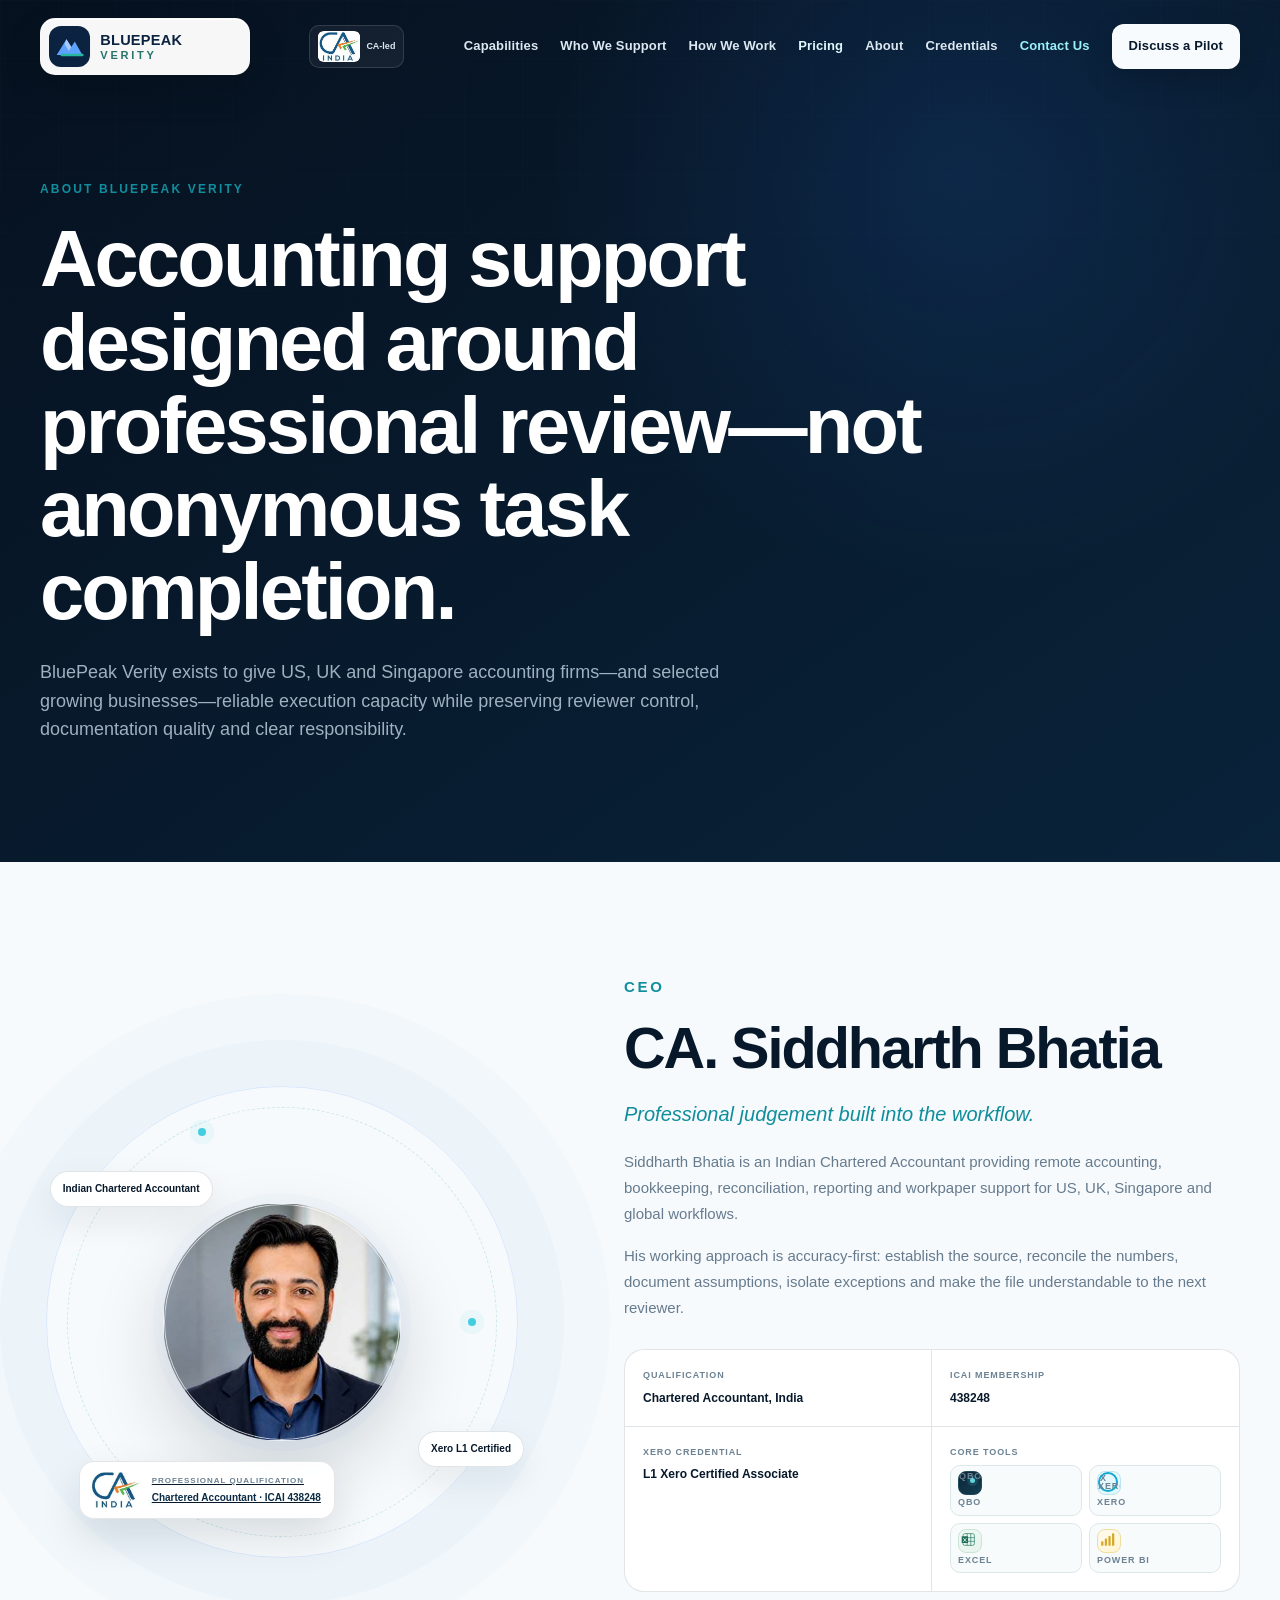
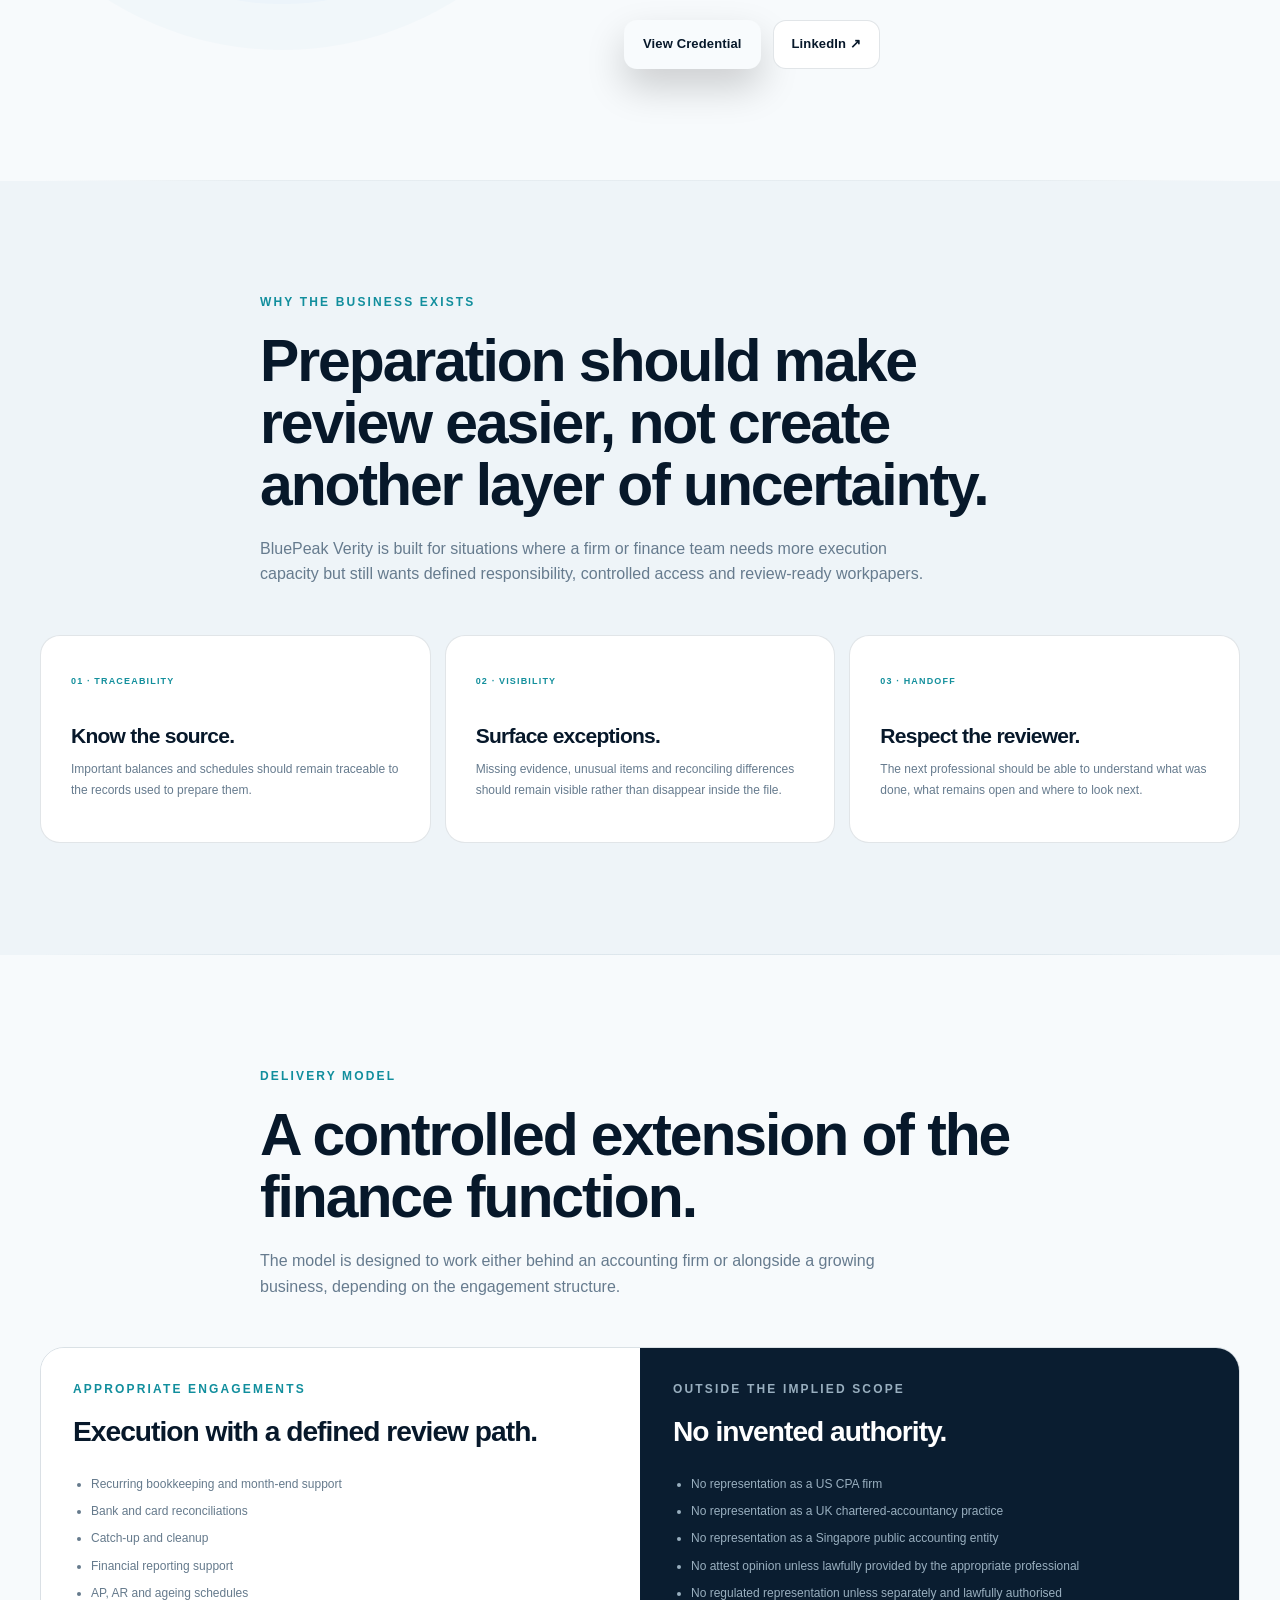
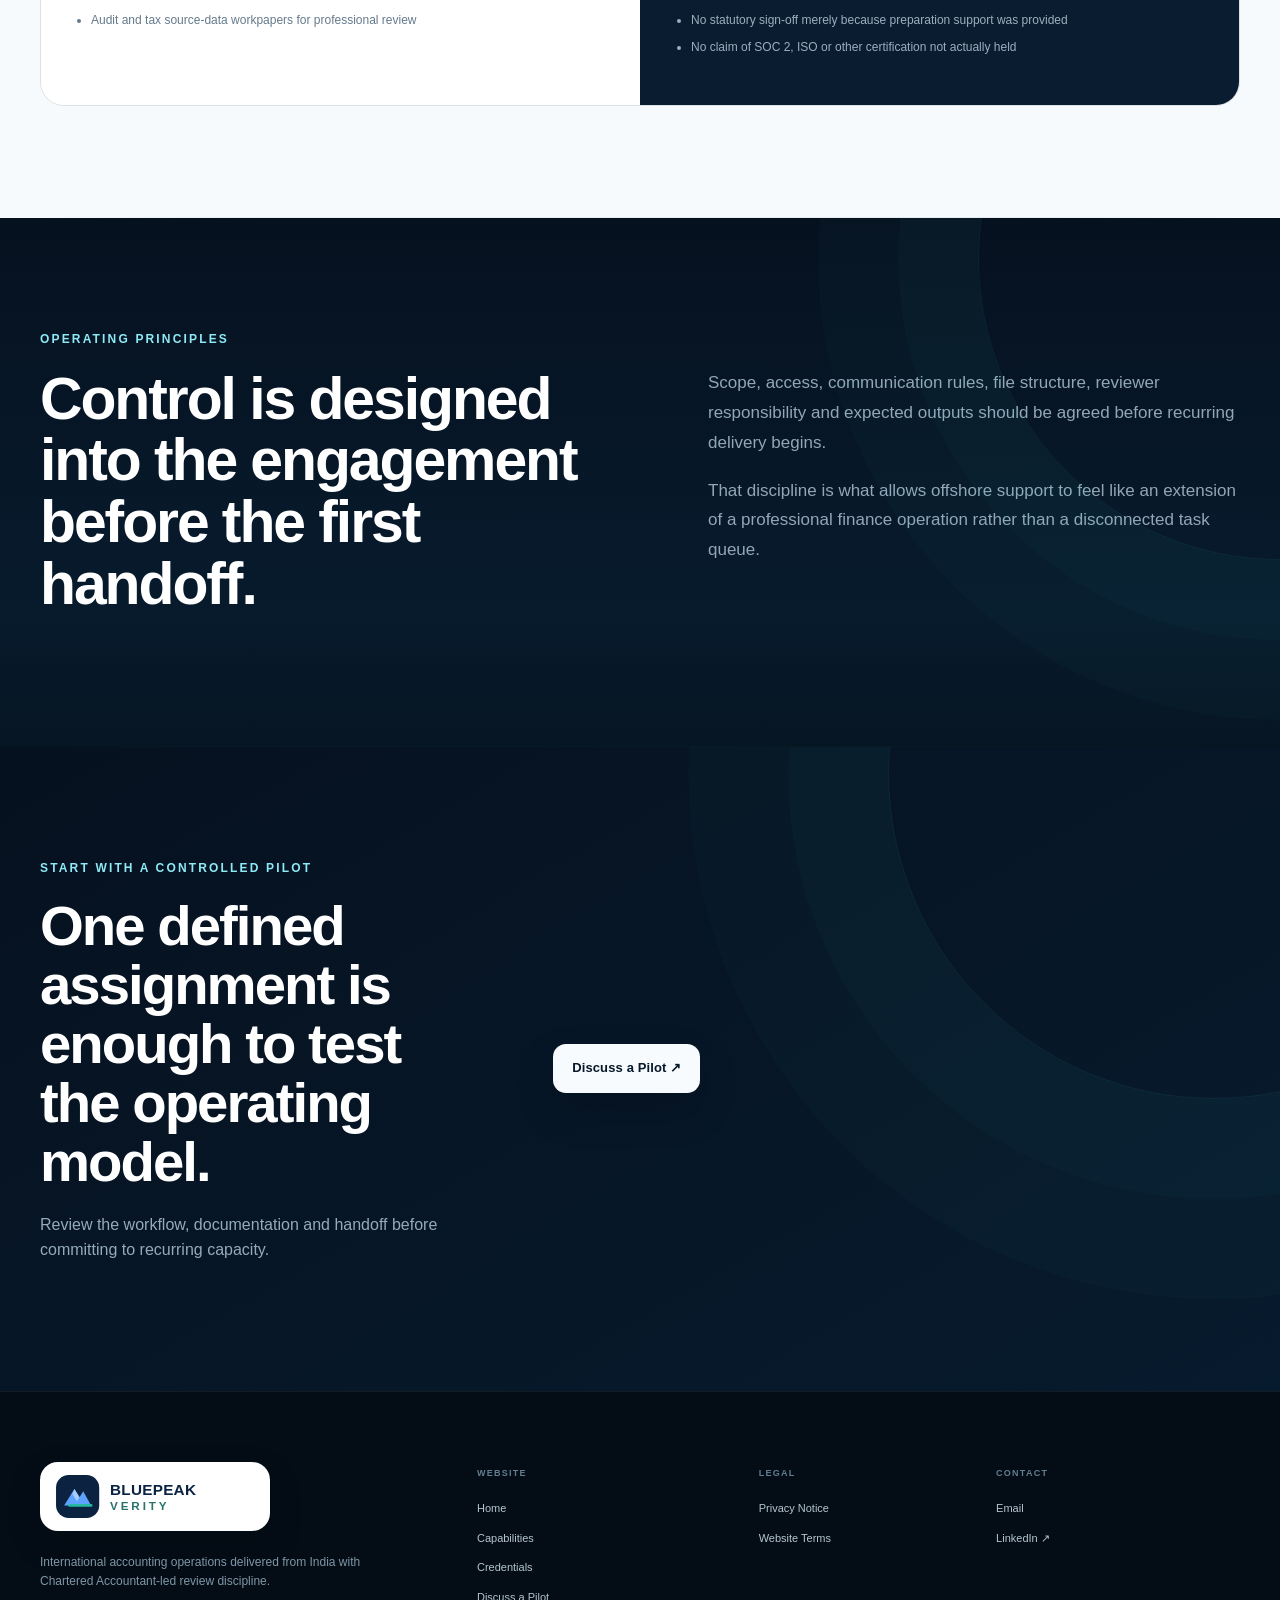
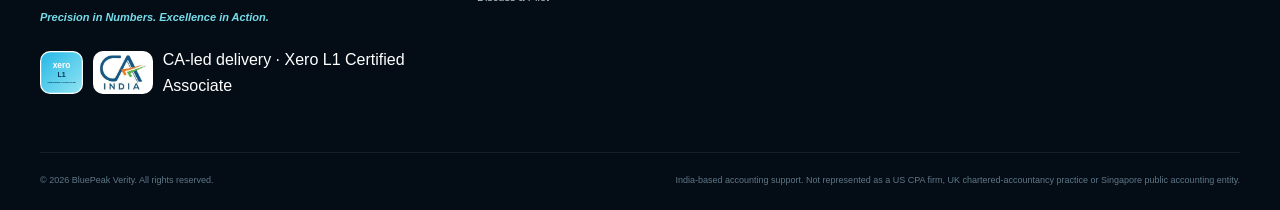
==== commit 81eb3e65: "Activate elite v3 platform and insight polish" ====
--- a/about.html
+++ b/about.html
@@ -7,7 +7,7 @@
   <link rel="canonical" href="https://bluepeakverity.com/about.html">
   <meta name="robots" content="index,follow,max-image-preview:large"><meta name="theme-color" content="#06111f"><meta name="referrer" content="strict-origin-when-cross-origin">
   <meta property="og:type" content="website"><meta property="og:title" content="About BluePeak Verity"><meta property="og:description" content="Chartered Accountant-led international accounting support built around control, reviewability and disciplined handoffs."><meta property="og:url" content="https://bluepeakverity.com/about.html"><meta property="og:image" content="https://bluepeakverity.com/assets/og-card.svg">
-  <link rel="icon" href="assets/favicon.svg" type="image/svg+xml"><link rel="stylesheet" href="assets/styles.css?v=20260807-definitive-1"><script defer src="assets/script.js?v=20260912-ceo-r1"></script>
+  <link rel="icon" href="assets/favicon.svg" type="image/svg+xml"><link rel="stylesheet" href="assets/styles.css?v=20260807-definitive-1"><script defer src="assets/script.js?v=20260914-elite-v3-r1"></script>
 </head>
 <body class="page-shell">
 <a class="skip-link" href="#main">Skip to main content</a><div class="site-progress" aria-hidden="true"><span></span></div>
